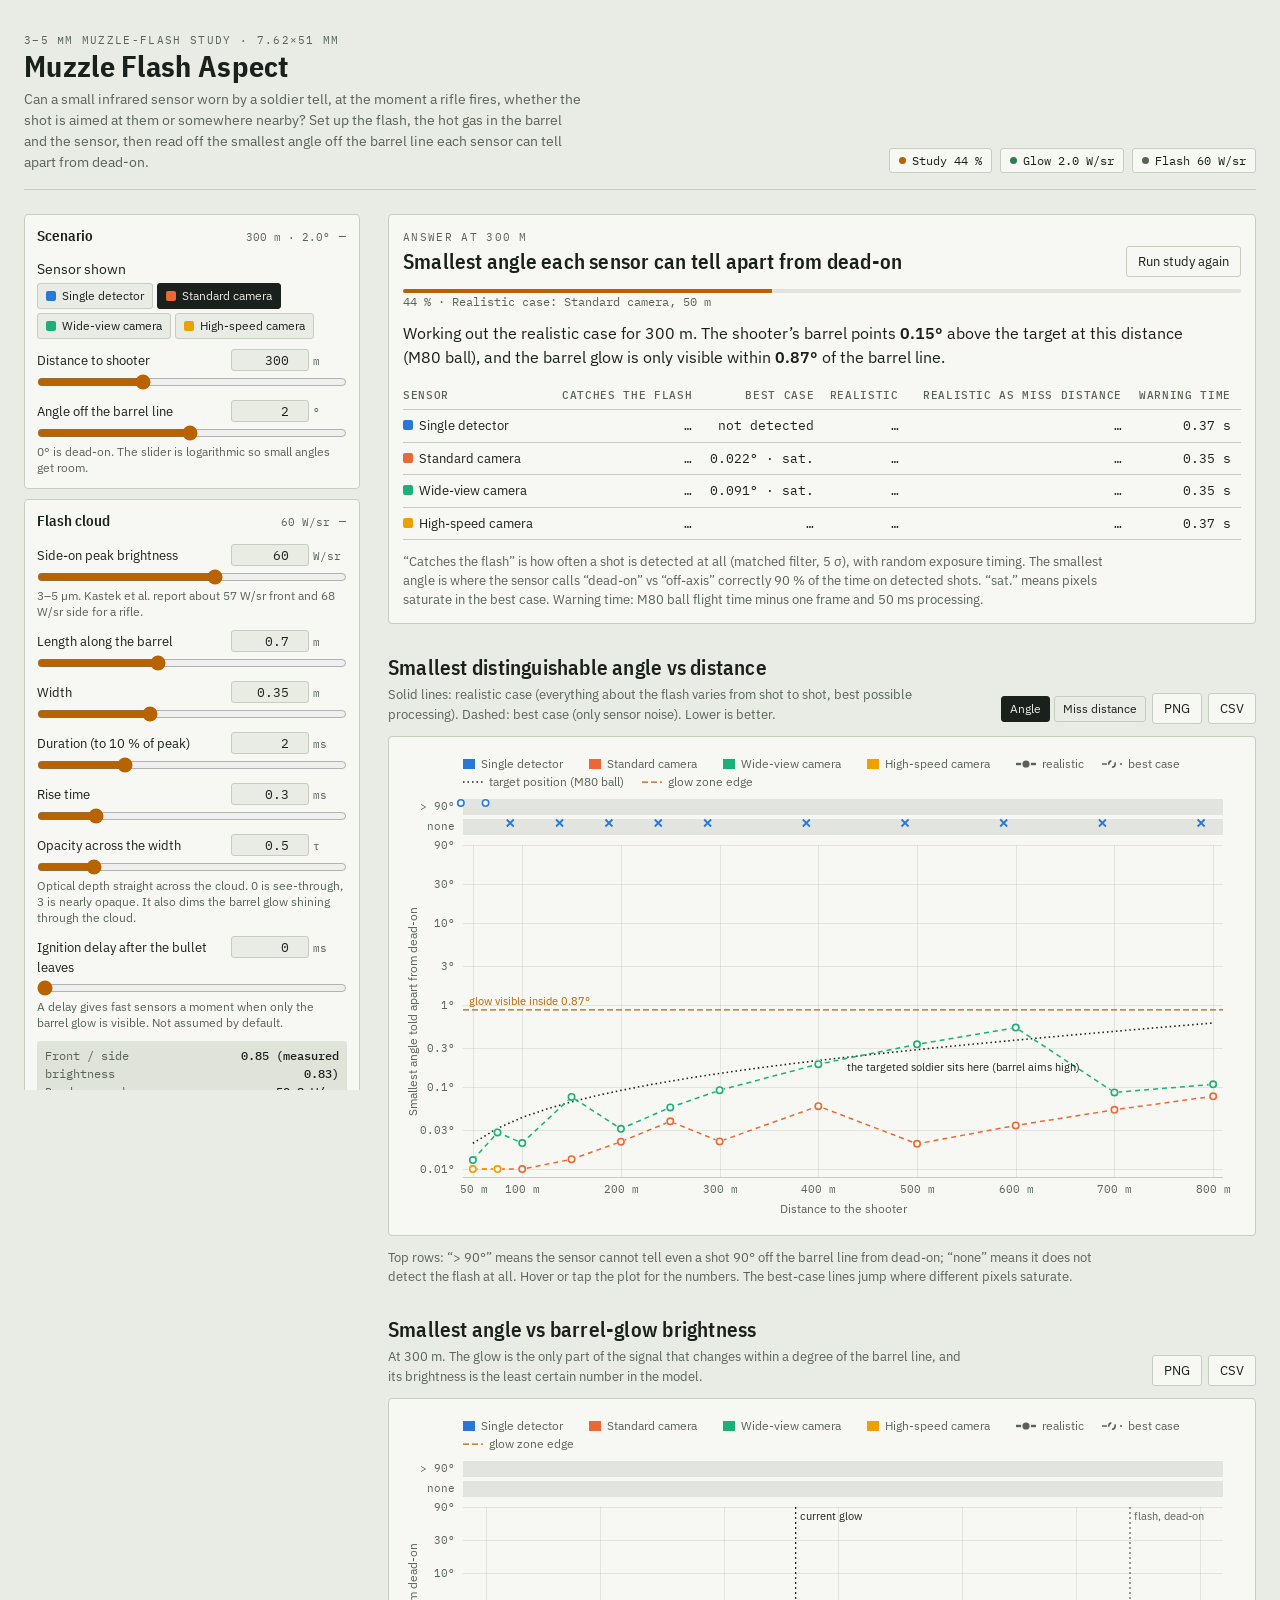
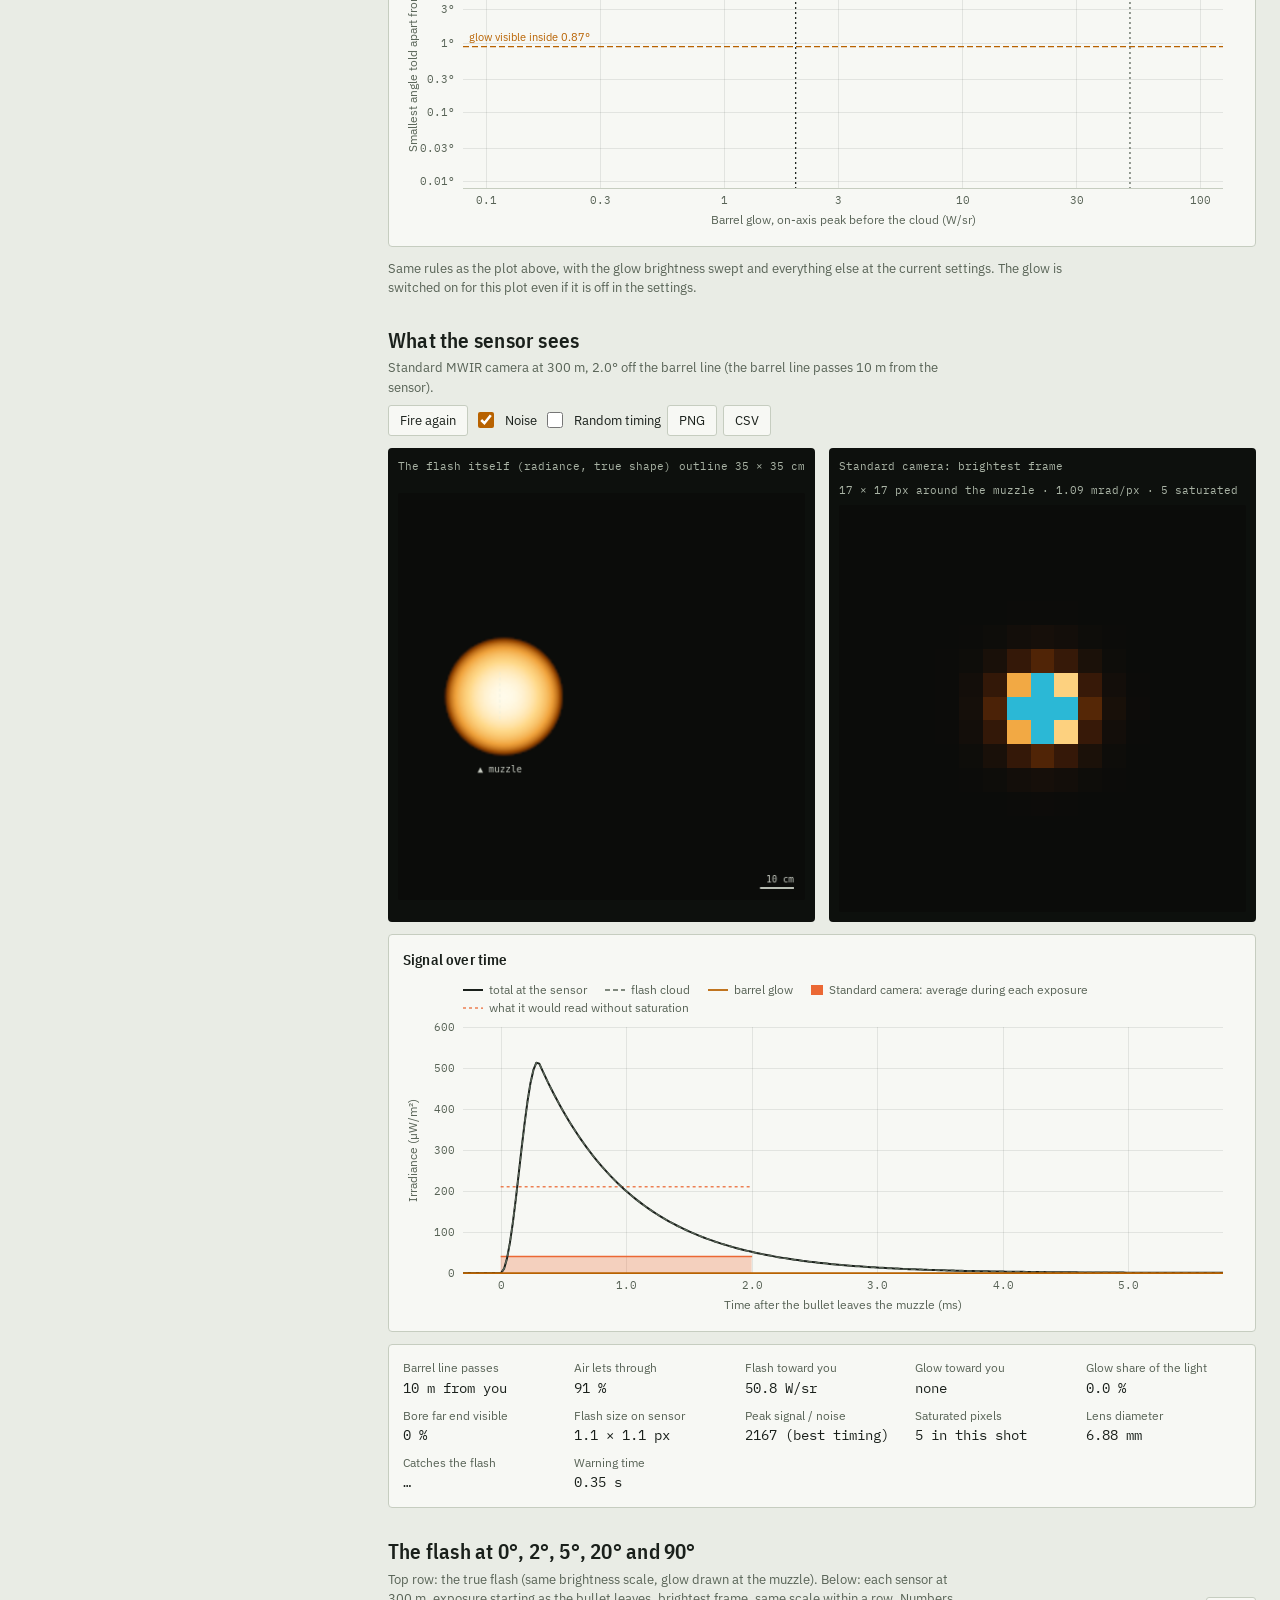
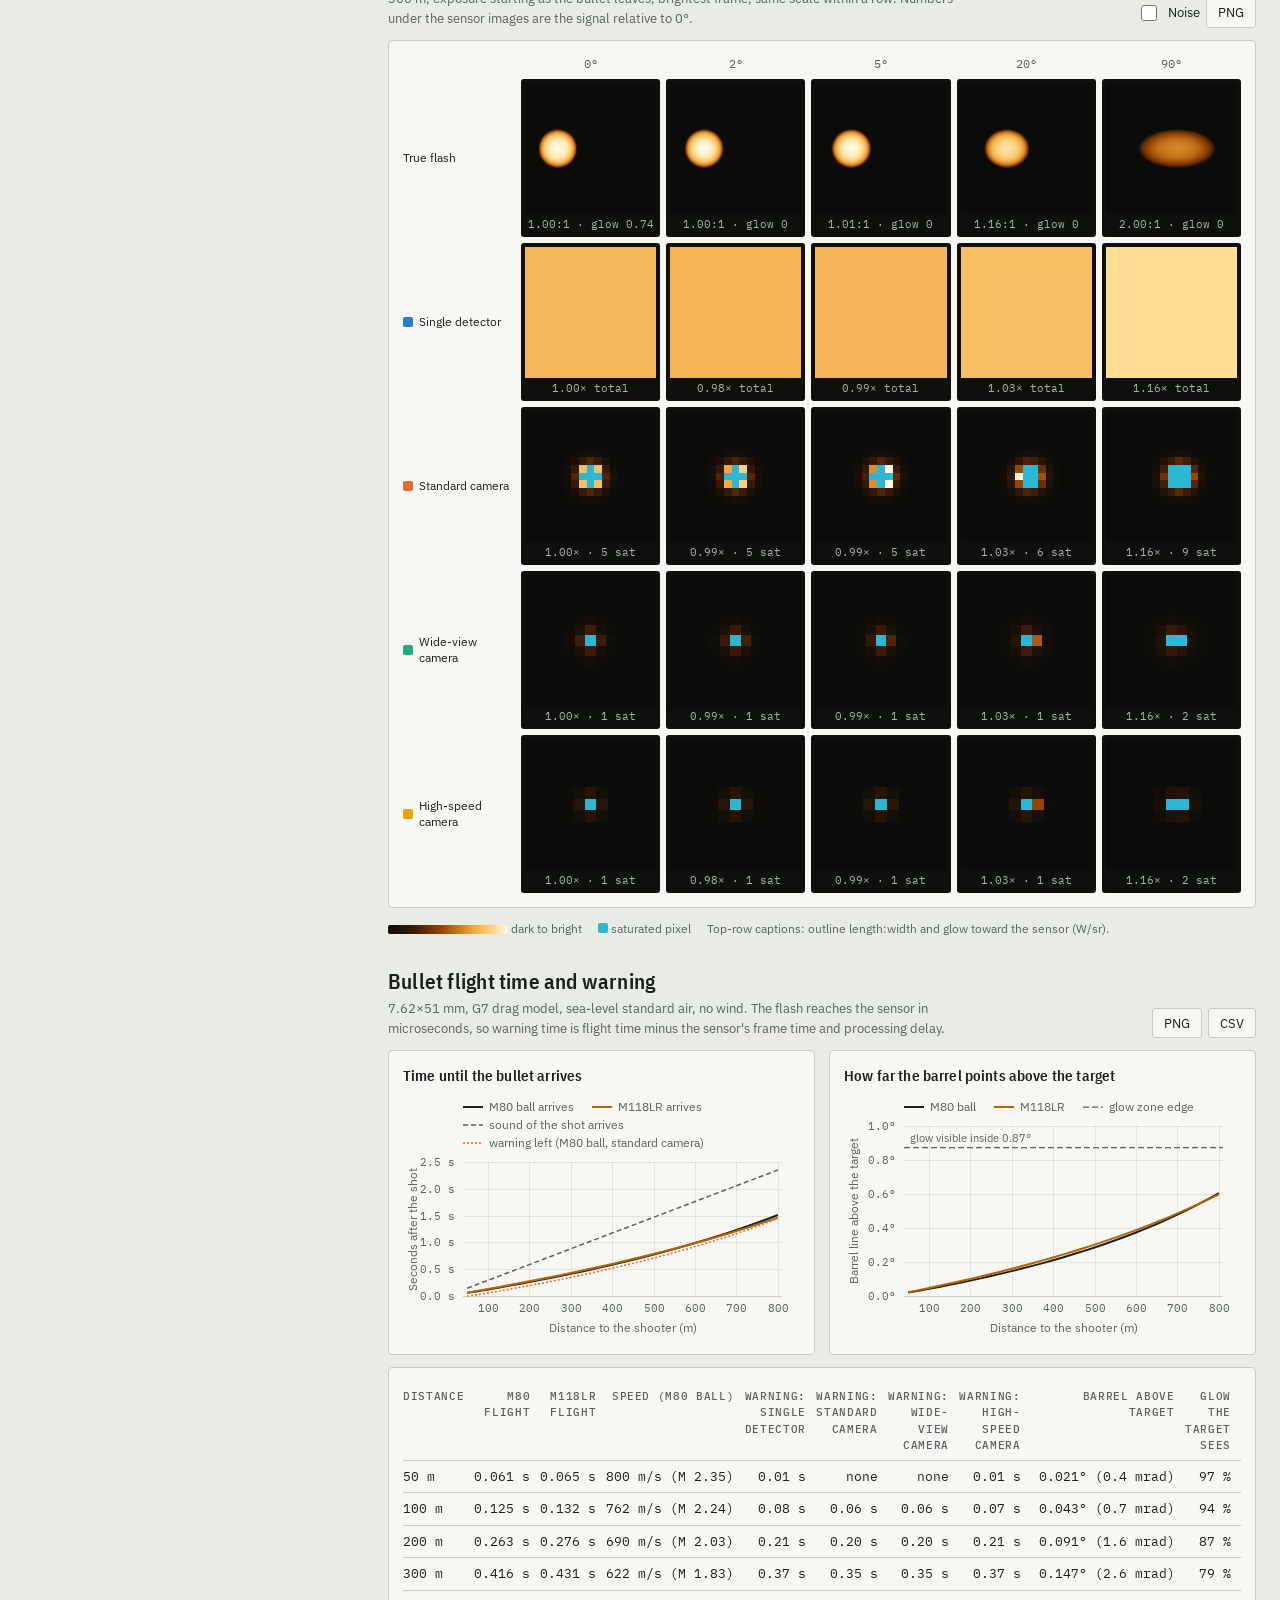
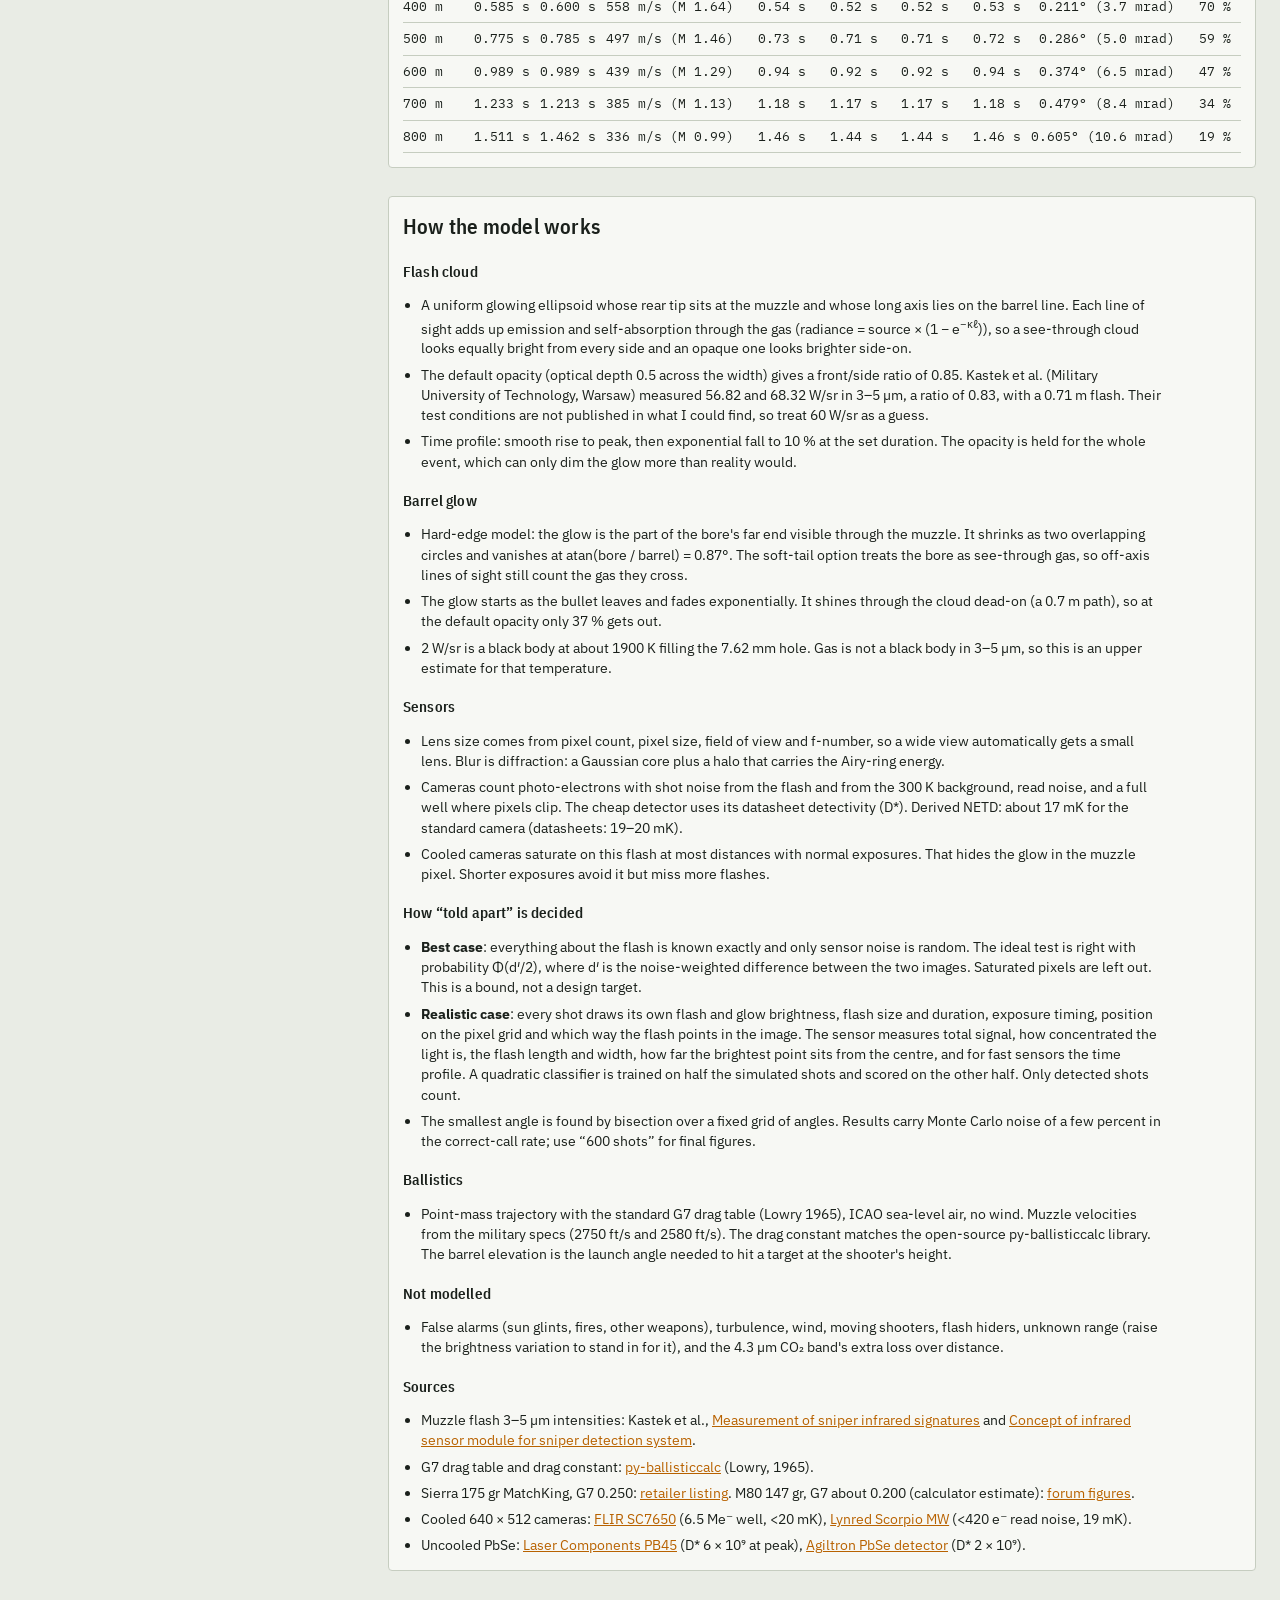
==== flash-sim/index.html @ 9031a37e "Add muzzle flash aspect simulator Browser sim asking whether a wearable 3-5 um sensor can tell, from" ====
<!doctype html>
<html lang="en">
<head>
<meta charset="utf-8">
<meta name="viewport" content="width=device-width, initial-scale=1, viewport-fit=cover">
</head>
<body>
<title>Muzzle Flash Aspect</title>
<meta name="claude:viewport-fit-sides" content="cover">
<link rel="preconnect" href="https://fonts.googleapis.com">
<link rel="preconnect" href="https://fonts.gstatic.com" crossorigin>
<link rel="stylesheet" href="https://fonts.googleapis.com/css2?family=IBM+Plex+Mono:wght@400;500&family=IBM+Plex+Sans+Condensed:wght@500;600;700&family=IBM+Plex+Sans:wght@400;500;600&display=swap">
<style>
/* Layout: range-test console. Settings rail on the left, the answer and its plots in the main column, the evidence (images, traces, ballistics) below. Same family as sim/. */
:root {
  --bg: #e9ece5;
  --surface: #f7f8f4;
  --surface-2: #dfe3d9;
  --ink: #1a201b;
  --muted: #586356;
  --line: #c6cdc0;
  --accent: #b86200;
  --accent-ink: #ffffff;
  --ok: #2e7d4f;
  --warn: #a8700f;
  --bad: #b3261e;
  --view-bg: #0d100d;
  --view-ink: #e6ebe1;
  --s1: #2a78d6;
  --s2: #eb6834;
  --s3: #1baf7a;
  --s4: #eda100;
  --sat: #2bb8d6;
  --font-display: "IBM Plex Sans Condensed", "Arial Narrow", system-ui, sans-serif;
  --font-body: "IBM Plex Sans", system-ui, -apple-system, "Segoe UI", sans-serif;
  --font-data: "IBM Plex Mono", ui-monospace, "SFMono-Regular", Menlo, monospace;
}
@media (prefers-color-scheme: dark) {
  :root:not([data-theme="light"]) {
    --bg: #111511; --surface: #191e19; --surface-2: #222922; --ink: #e1e7dc; --muted: #93a08f; --line: #2d362d;
    --accent: #f0a23b; --accent-ink: #1a1408; --ok: #5cc48a; --warn: #e3b04b; --bad: #ef6b5e;
    --view-bg: #080a08; --view-ink: #e6ebe1;
    --s1: #3987e5; --s2: #d95926; --s3: #199e70; --s4: #c98500; --sat: #3fc9e6;
    color-scheme: dark;
  }
}
:root[data-theme="dark"] {
  --bg: #111511; --surface: #191e19; --surface-2: #222922; --ink: #e1e7dc; --muted: #93a08f; --line: #2d362d;
  --accent: #f0a23b; --accent-ink: #1a1408; --ok: #5cc48a; --warn: #e3b04b; --bad: #ef6b5e;
  --view-bg: #080a08; --view-ink: #e6ebe1;
  --s1: #3987e5; --s2: #d95926; --s3: #199e70; --s4: #c98500; --sat: #3fc9e6;
  color-scheme: dark;
}
* { box-sizing: border-box; }
body {
  background: var(--bg); color: var(--ink); font-family: var(--font-body); font-size: 14px; line-height: 1.5;
  padding-left: max(16px, env(safe-area-inset-left, 0px)); padding-right: max(16px, env(safe-area-inset-right, 0px));
  padding-block: 0 56px;
}
.wrap { max-width: 1360px; margin: 0 auto; display: grid; gap: 24px; }
h1, h2, h3 { font-family: var(--font-display); text-wrap: balance; margin: 0; letter-spacing: 0.01em; }
h1 { font-size: 30px; font-weight: 700; line-height: 1.15; }
h2 { font-size: 21px; font-weight: 600; }
h3 { font-size: 15px; font-weight: 600; }
p { margin: 0; max-width: 72ch; }
a { color: var(--accent); }
.eyebrow { font-family: var(--font-data); font-size: 11px; letter-spacing: 0.12em; text-transform: uppercase; color: var(--muted); }
.mono, .num { font-family: var(--font-data); font-variant-numeric: tabular-nums; }
.muted { color: var(--muted); }
header.top { display: flex; flex-wrap: wrap; justify-content: space-between; align-items: end; gap: 12px 24px; padding-block: 24px 16px; border-bottom: 1px solid var(--line); }
header.top .lede { color: var(--muted); max-width: 70ch; margin-top: 6px; }
.status-strip { display: flex; gap: 8px; flex-wrap: wrap; }
.chip { display: inline-flex; align-items: center; gap: 6px; font-family: var(--font-data); font-size: 11.5px; padding: 3px 9px; border-radius: 3px; border: 1px solid var(--line); background: var(--surface); white-space: nowrap; }
.chip i { width: 7px; height: 7px; border-radius: 50%; background: var(--muted); display: inline-block; }
.chip.ok i { background: var(--ok); } .chip.warn i { background: var(--warn); } .chip.bad i { background: var(--bad); } .chip.run i { background: var(--accent); }

.layout { display: grid; grid-template-columns: minmax(290px, 340px) minmax(0, 1fr); gap: 24px; align-items: start; }
@media (max-width: 1020px) { .layout { grid-template-columns: minmax(0, 1fr); } }

/* settings rail */
.rail { display: grid; grid-template-columns: minmax(0, 1fr); gap: 10px; min-width: 0; position: sticky; top: calc(env(safe-area-inset-top, 0px) + 12px); max-height: calc(100vh - 24px); overflow-y: auto; padding-right: 4px; overscroll-behavior: contain; }
@media (max-width: 1020px) { .rail { position: static; max-height: none; overflow: visible; order: 2; } .main { order: 1; } }
details.group { min-width: 0; background: var(--surface); border: 1px solid var(--line); border-radius: 4px; }
details.group > summary { list-style: none; cursor: pointer; padding: 10px 12px; display: flex; justify-content: space-between; align-items: baseline; gap: 8px; font-family: var(--font-display); font-weight: 600; font-size: 14.5px; }
details.group > summary::-webkit-details-marker { display: none; }
details.group > summary::after { content: "+"; font-family: var(--font-data); color: var(--muted); }
details.group[open] > summary::after { content: "–"; }
details.group > summary .sub { font-family: var(--font-data); font-size: 11px; color: var(--muted); font-weight: 400; margin-left: auto; }
.group-body { padding: 2px 12px 12px; display: grid; gap: 10px; }
.ctl { display: grid; gap: 3px; }
.ctl-head { display: flex; justify-content: space-between; align-items: baseline; gap: 8px; }
.ctl label { font-size: 13px; }
.ctl .val { display: inline-flex; align-items: baseline; gap: 4px; }
.ctl input[type="number"] { width: 78px; font-family: var(--font-data); font-size: 12.5px; padding: 2px 4px; text-align: right; background: var(--bg); color: var(--ink); border: 1px solid var(--line); border-radius: 3px; }
.ctl .unit { font-family: var(--font-data); font-size: 11px; color: var(--muted); min-width: 34px; }
.ctl .hint { font-size: 11.5px; color: var(--muted); line-height: 1.4; }
input[type="range"] { width: 100%; accent-color: var(--accent); margin: 0; }
select, button { font: inherit; }
select { background: var(--bg); color: var(--ink); border: 1px solid var(--line); border-radius: 3px; padding: 3px 6px; font-size: 13px; width: 100%; min-width: 0; text-overflow: ellipsis; }
.toggle { display: flex; align-items: center; gap: 8px; font-size: 13px; }
.toggle input { accent-color: var(--accent); width: 16px; height: 16px; }
.derived { font-family: var(--font-data); font-size: 11.5px; color: var(--muted); display: grid; grid-template-columns: auto auto; gap: 1px 10px; padding: 6px 8px; background: var(--surface-2); border-radius: 3px; }
.derived b { color: var(--ink); font-weight: 500; text-align: right; }
.seg { display: flex; flex-wrap: wrap; gap: 4px; }
.seg button { border: 1px solid var(--line); background: var(--bg); color: var(--ink); padding: 3px 8px; border-radius: 3px; font-size: 12px; cursor: pointer; display: inline-flex; align-items: center; gap: 6px; }
.seg button[aria-pressed="true"] { background: var(--ink); color: var(--bg); border-color: var(--ink); }
.swatch { width: 10px; height: 10px; border-radius: 2px; display: inline-block; flex: none; }
.btn { border: 1px solid var(--line); background: var(--surface); color: var(--ink); padding: 5px 11px; border-radius: 3px; cursor: pointer; font-size: 12.5px; display: inline-flex; align-items: center; gap: 6px; }
.btn:hover { border-color: var(--muted); }
.btn.primary { background: var(--accent); border-color: var(--accent); color: var(--accent-ink); font-weight: 600; }
.btn[disabled] { opacity: 0.5; cursor: default; }
button:focus-visible, select:focus-visible, input:focus-visible, summary:focus-visible { outline: 2px solid var(--accent); outline-offset: 2px; }
.rail-actions { display: flex; gap: 8px; flex-wrap: wrap; }

/* main column */
.main { display: grid; gap: 28px; min-width: 0; }
section.panel { display: grid; gap: 12px; min-width: 0; }
.panel-head { display: flex; flex-wrap: wrap; justify-content: space-between; align-items: end; gap: 8px 16px; }
.panel-head p { color: var(--muted); font-size: 13px; margin-top: 2px; }
.tools { display: flex; gap: 6px; flex-wrap: wrap; align-items: center; }
.card { background: var(--surface); border: 1px solid var(--line); border-radius: 4px; padding: 14px; min-width: 0; }
.chart-box { position: relative; width: 100%; }
.chart-box canvas { display: block; width: 100%; }
.tip { position: absolute; pointer-events: none; background: var(--surface); border: 1px solid var(--line); border-radius: 3px; padding: 6px 8px; font-family: var(--font-data); font-size: 11.5px; line-height: 1.45; box-shadow: 0 2px 10px rgba(0,0,0,0.12); white-space: nowrap; z-index: 3; }
.tip .row { display: flex; gap: 8px; align-items: center; justify-content: space-between; }
.tip .swatch { width: 9px; height: 3px; border-radius: 1px; }
.note { font-size: 12.5px; color: var(--muted); max-width: 90ch; }

/* answer block */
.answer { display: grid; gap: 12px; }
.answer-lead { font-size: 15.5px; max-width: 80ch; }
.answer-lead strong { font-weight: 600; }
.progress { height: 4px; background: var(--surface-2); border-radius: 2px; overflow: hidden; }
.progress > i { display: block; height: 100%; width: 0; background: var(--accent); transition: width 0.2s; }
.progress-label { font-family: var(--font-data); font-size: 11.5px; color: var(--muted); }
.tbl-wrap { overflow-x: auto; }
table { border-collapse: collapse; width: 100%; font-size: 13px; }
th, td { text-align: left; padding: 6px 10px 6px 0; border-bottom: 1px solid var(--line); vertical-align: top; }
th { font-family: var(--font-data); font-size: 11px; letter-spacing: 0.06em; text-transform: uppercase; color: var(--muted); font-weight: 500; }
td.num, th.num { text-align: right; font-family: var(--font-data); font-variant-numeric: tabular-nums; }
td.num { white-space: nowrap; }
.pill { display: inline-block; font-family: var(--font-data); font-size: 11px; padding: 1px 6px; border-radius: 3px; border: 1px solid var(--line); white-space: nowrap; }
.pill.bad { color: var(--bad); border-color: currentColor; } .pill.ok { color: var(--ok); border-color: currentColor; } .pill.warn { color: var(--warn); border-color: currentColor; }

/* live view */
.live { display: grid; grid-template-columns: minmax(0, 1fr) minmax(0, 1fr); gap: 14px; }
@media (max-width: 760px) { .live { grid-template-columns: minmax(0, 1fr); } }
.viewer { background: var(--view-bg); border-radius: 4px; padding: 10px; display: grid; gap: 6px; color: var(--view-ink); min-width: 0; }
.viewer canvas { width: 100%; height: auto; aspect-ratio: 1 / 1; image-rendering: pixelated; display: block; border-radius: 2px; }
.viewer canvas.wide { aspect-ratio: 16 / 10; image-rendering: auto; }
.viewer .cap { font-family: var(--font-data); font-size: 11px; color: #a9b3a5; display: flex; justify-content: space-between; gap: 8px; flex-wrap: wrap; }
.readouts { display: grid; grid-template-columns: repeat(auto-fill, minmax(150px, 1fr)); gap: 8px 16px; }
.readout { display: grid; gap: 1px; }
.readout .k { font-size: 11.5px; color: var(--muted); }
.readout .v { font-family: var(--font-data); font-size: 14px; font-variant-numeric: tabular-nums; }

/* angle strip */
.strip-wrap { overflow-x: auto; }
.strip { display: grid; grid-template-columns: 112px repeat(5, minmax(84px, 1fr)); gap: 6px; min-width: 560px; align-items: center; }
.strip .hd { font-family: var(--font-data); font-size: 12px; text-align: center; color: var(--muted); }
.strip .rowlab { font-size: 12px; line-height: 1.3; display: flex; gap: 6px; align-items: center; }
.strip .cell { background: var(--view-bg); border-radius: 3px; padding: 4px; display: grid; gap: 3px; }
.strip .cell canvas { width: 100%; aspect-ratio: 1 / 1; image-rendering: pixelated; display: block; }
.strip .cell .c { font-family: var(--font-data); font-size: 10.5px; color: #a9b3a5; text-align: center; white-space: nowrap; overflow: hidden; text-overflow: ellipsis; }
.legend-row { display: flex; flex-wrap: wrap; gap: 6px 16px; font-size: 12px; color: var(--muted); align-items: center; }
.ramp { width: 120px; height: 9px; border-radius: 2px; display: inline-block; vertical-align: middle; }

.two { display: grid; grid-template-columns: minmax(0, 1fr) minmax(0, 1fr); gap: 14px; }
@media (max-width: 860px) { .two { grid-template-columns: minmax(0, 1fr); } }

.notes { display: grid; gap: 10px; font-size: 13.5px; }
.notes ul { margin: 0; padding-left: 18px; display: grid; gap: 6px; max-width: 95ch; }
.notes h3 { margin-top: 6px; }
.toast { position: fixed; left: 50%; bottom: calc(18px + env(safe-area-inset-bottom, 0px)); transform: translateX(-50%); background: var(--ink); color: var(--bg); padding: 8px 14px; border-radius: 4px; font-size: 13px; z-index: 20; }
@media (prefers-reduced-motion: reduce) { .progress > i { transition: none; } }
</style>

<div class="wrap">
  <header class="top">
    <div>
      <div class="eyebrow">3–5 µm muzzle-flash study · 7.62×51 mm</div>
      <h1>Muzzle Flash Aspect</h1>
      <p class="lede">Can a small infrared sensor worn by a soldier tell, at the moment a rifle fires, whether the shot is aimed at them or somewhere nearby? Set up the flash, the hot gas in the barrel and the sensor, then read off the smallest angle off the barrel line each sensor can tell apart from dead-on.</p>
    </div>
    <div class="status-strip" id="chips"></div>
  </header>

  <div class="layout">
    <aside class="rail" id="rail" aria-label="Settings"></aside>

    <main class="main">
      <section class="panel answer card" aria-labelledby="answer-h">
        <div class="panel-head">
          <div>
            <div class="eyebrow" id="answer-eyebrow">Answer at 300 m</div>
            <h2 id="answer-h">Smallest angle each sensor can tell apart from dead-on</h2>
          </div>
          <div class="tools"><button class="btn" id="run-btn" type="button">Run study again</button></div>
        </div>
        <div>
          <div class="progress" aria-hidden="true"><i id="prog-bar"></i></div>
          <div class="progress-label" id="prog-label" role="status">Starting…</div>
        </div>
        <p class="answer-lead" id="answer-lead"></p>
        <div class="tbl-wrap"><table id="answer-table"></table></div>
        <p class="note" id="answer-note"></p>
      </section>

      <section class="panel" aria-labelledby="main-h">
        <div class="panel-head">
          <div>
            <h2 id="main-h">Smallest distinguishable angle vs distance</h2>
            <p>Solid lines: realistic case (everything about the flash varies from shot to shot, best possible processing). Dashed: best case (only sensor noise). Lower is better.</p>
          </div>
          <div class="tools">
            <div class="seg" role="group" aria-label="Plot units">
              <button type="button" id="mode-angle" aria-pressed="true">Angle</button>
              <button type="button" id="mode-miss" aria-pressed="false">Miss distance</button>
            </div>
            <button class="btn" type="button" id="exp-main-png">PNG</button>
            <button class="btn" type="button" id="exp-main-csv">CSV</button>
          </div>
        </div>
        <div class="card"><div class="chart-box" id="chart-main"></div></div>
        <p class="note">Top rows: “&gt; 90°” means the sensor cannot tell even a shot 90° off the barrel line from dead-on; “none” means it does not detect the flash at all. Hover or tap the plot for the numbers. The best-case lines jump where different pixels saturate.</p>
      </section>

      <section class="panel" aria-labelledby="sweep-h">
        <div class="panel-head">
          <div>
            <h2 id="sweep-h">Smallest angle vs barrel-glow brightness</h2>
            <p id="sweep-sub">At 300 m. The glow is the only part of the signal that changes within a degree of the barrel line, and its brightness is the least certain number in the model.</p>
          </div>
          <div class="tools">
            <button class="btn" type="button" id="exp-sweep-png">PNG</button>
            <button class="btn" type="button" id="exp-sweep-csv">CSV</button>
          </div>
        </div>
        <div class="card"><div class="chart-box" id="chart-sweep"></div></div>
        <p class="note">Same rules as the plot above, with the glow brightness swept and everything else at the current settings. The glow is switched on for this plot even if it is off in the settings.</p>
      </section>

      <section class="panel" aria-labelledby="live-h">
        <div class="panel-head">
          <div>
            <h2 id="live-h">What the sensor sees</h2>
            <p id="live-sub">One shot at the distance and angle set in the Scenario group.</p>
          </div>
          <div class="tools">
            <button class="btn" type="button" id="fire-btn">Fire again</button>
            <label class="toggle"><input type="checkbox" id="live-noise" checked> Noise</label>
            <label class="toggle"><input type="checkbox" id="live-random" > Random timing</label>
            <button class="btn" type="button" id="exp-live-png">PNG</button>
            <button class="btn" type="button" id="exp-live-csv">CSV</button>
          </div>
        </div>
        <div class="live">
          <div class="viewer">
            <div class="cap"><span>The flash itself (radiance, true shape)</span><span id="true-cap"></span></div>
            <canvas id="true-canvas" width="440" height="440" style="image-rendering:auto"></canvas>
          </div>
          <div class="viewer">
            <div class="cap"><span id="sens-title">Sensor image</span><span id="sens-cap"></span></div>
            <canvas id="sens-canvas" width="320" height="320"></canvas>
          </div>
        </div>
        <div class="card">
          <h3 style="margin-bottom:6px">Signal over time</h3>
          <div class="chart-box" id="chart-time"></div>
        </div>
        <div class="readouts card" id="readouts"></div>
      </section>

      <section class="panel" aria-labelledby="strip-h">
        <div class="panel-head">
          <div>
            <h2 id="strip-h">The flash at 0°, 2°, 5°, 20° and 90°</h2>
            <p id="strip-sub">Top row: the true flash. Below: each sensor at the scenario distance, exposure starting as the bullet leaves.</p>
          </div>
          <div class="tools">
            <label class="toggle"><input type="checkbox" id="strip-noise"> Noise</label>
            <button class="btn" type="button" id="exp-strip-png">PNG</button>
          </div>
        </div>
        <div class="card strip-wrap"><div class="strip" id="strip"></div></div>
        <div class="legend-row" id="strip-legend"></div>
      </section>

      <section class="panel" aria-labelledby="bal-h">
        <div class="panel-head">
          <div>
            <h2 id="bal-h">Bullet flight time and warning</h2>
            <p>7.62×51 mm, G7 drag model, sea-level standard air, no wind. The flash reaches the sensor in microseconds, so warning time is flight time minus the sensor's frame time and processing delay.</p>
          </div>
          <div class="tools">
            <button class="btn" type="button" id="exp-bal-png">PNG</button>
            <button class="btn" type="button" id="exp-bal-csv">CSV</button>
          </div>
        </div>
        <div class="two">
          <div class="card"><h3 style="margin-bottom:6px">Time until the bullet arrives</h3><div class="chart-box" id="chart-tof"></div></div>
          <div class="card"><h3 style="margin-bottom:6px">How far the barrel points above the target</h3><div class="chart-box" id="chart-se"></div></div>
        </div>
        <div class="card tbl-wrap"><table id="bal-table"></table></div>
      </section>

      <section class="panel notes card" aria-labelledby="notes-h" id="notes"></section>
    </main>
  </div>
</div>
<div class="toast" id="toast" hidden></div>
<script id="core-src">/*
 * Muzzle Flash Aspect: physics core.
 * Pure functions, no DOM. Runs in the browser (window.FlashCore) and in Node (module.exports).
 * SI units internally: metres, seconds, radians, watts. Angles in the public API are degrees where named *Deg.
 */
(function (root) {
  'use strict';

  // ------------------------------------------------------------------ constants
  const PHYS = { h: 6.62607015e-34, c: 2.99792458e8, kB: 1.380649e-23 };
  const BAND = [3e-6, 5e-6];          // sensor band, m
  const LAMBDA_EFF = 4.3e-6;          // effective flash wavelength: photon energy and diffraction blur
  const E_PHOT = PHYS.h * PHYS.c / LAMBDA_EFF;
  const DEG = Math.PI / 180;
  const RHO_STD = 1.2250;             // ICAO sea-level air density, kg/m^3
  const SOUND_STD = 340.29;           // ICAO sea-level speed of sound, m/s
  const G = 9.80665;
  const LB_IN2_TO_KG_M2 = 703.0696;   // 1 lb/in^2 in kg/m^2 (ballistic coefficient units)

  // ------------------------------------------------------------------ maths helpers
  // erf, Abramowitz & Stegun 7.1.26 (|error| < 1.5e-7)
  function erf(x) {
    const s = x < 0 ? -1 : 1;
    const ax = Math.abs(x);
    const t = 1 / (1 + 0.3275911 * ax);
    const y = 1 - ((((1.061405429 * t - 1.453152027) * t + 1.421413741) * t - 0.284496736) * t + 0.254829592) * t * Math.exp(-ax * ax);
    return s * y;
  }
  function normCdf(x) { return 0.5 * (1 + erf(x / Math.SQRT2)); }
  // Inverse normal CDF (Acklam), relative error < 1.2e-9
  function normInv(p) {
    if (p <= 0) return -Infinity;
    if (p >= 1) return Infinity;
    const a = [-3.969683028665376e+01, 2.209460984245205e+02, -2.759285104469687e+02, 1.383577518672690e+02, -3.066479806614716e+01, 2.506628277459239e+00];
    const b = [-5.447609879822406e+01, 1.615858368580409e+02, -1.556989798598866e+02, 6.680131188771972e+01, -1.328068155288572e+01];
    const c = [-7.784894002430293e-03, -3.223964580411365e-01, -2.400758277161838e+00, -2.549732539343734e+00, 4.374664141464968e+00, 2.938163982698783e+00];
    const d = [7.784695709041462e-03, 3.224671290700398e-01, 2.445134137142996e+00, 3.754408661907416e+00];
    const pl = 0.02425;
    let q, r;
    if (p < pl) {
      q = Math.sqrt(-2 * Math.log(p));
      return (((((c[0] * q + c[1]) * q + c[2]) * q + c[3]) * q + c[4]) * q + c[5]) / ((((d[0] * q + d[1]) * q + d[2]) * q + d[3]) * q + 1);
    }
    if (p > 1 - pl) {
      q = Math.sqrt(-2 * Math.log(1 - p));
      return -(((((c[0] * q + c[1]) * q + c[2]) * q + c[3]) * q + c[4]) * q + c[5]) / ((((d[0] * q + d[1]) * q + d[2]) * q + d[3]) * q + 1);
    }
    q = p - 0.5; r = q * q;
    return (((((a[0] * r + a[1]) * r + a[2]) * r + a[3]) * r + a[4]) * r + a[5]) * q / (((((b[0] * r + b[1]) * r + b[2]) * r + b[3]) * r + b[4]) * r + 1);
  }
  // Seeded PRNG (mulberry32) with Gaussian draws (Box-Muller)
  function makeRng(seed) {
    let a = seed >>> 0;
    let spare = null;
    function u() {
      a = (a + 0x6D2B79F5) | 0;
      let t = Math.imul(a ^ (a >>> 15), 1 | a);
      t = (t + Math.imul(t ^ (t >>> 7), 61 | t)) ^ t;
      return ((t ^ (t >>> 14)) >>> 0) / 4294967296;
    }
    function n() {
      if (spare !== null) { const s = spare; spare = null; return s; }
      let u1 = u();
      while (u1 <= 1e-300) u1 = u();
      const u2 = u();
      const r = Math.sqrt(-2 * Math.log(u1));
      spare = r * Math.sin(2 * Math.PI * u2);
      return r * Math.cos(2 * Math.PI * u2);
    }
    return { u, n };
  }
  function hashSeed() {
    let h = 2166136261 >>> 0;
    for (let i = 0; i < arguments.length; i++) {
      let v = Math.floor(arguments[i] * 1000003) | 0;
      for (let k = 0; k < 4; k++) { h ^= (v & 0xff); h = Math.imul(h, 16777619) >>> 0; v >>>= 8; }
    }
    return h >>> 0;
  }
  function simpson(f, a, b, n) {
    if (n % 2) n++;
    const h = (b - a) / n;
    let s = f(a) + f(b);
    for (let i = 1; i < n; i++) s += f(a + i * h) * (i % 2 ? 4 : 2);
    return s * h / 3;
  }
  function logSumExp(arr, n) {
    let m = -Infinity;
    for (let i = 0; i < n; i++) if (arr[i] > m) m = arr[i];
    if (m === -Infinity) return -Infinity;
    let s = 0;
    for (let i = 0; i < n; i++) s += Math.exp(arr[i] - m);
    return m + Math.log(s);
  }

  // ------------------------------------------------------------------ black-body helpers
  const C2 = PHYS.h * PHYS.c / PHYS.kB;
  // Photon radiance in band, photons s^-1 m^-2 sr^-1
  function planckPhotonRadiance(T, l1, l2) {
    l1 = l1 || BAND[0]; l2 = l2 || BAND[1];
    if (!(T > 0)) return 0;
    return simpson(l => 2 * PHYS.c / Math.pow(l, 4) / Math.expm1(C2 / (l * T)), l1, l2, 400);
  }
  // Band radiance, W m^-2 sr^-1
  function planckBandRadiance(T, l1, l2) {
    l1 = l1 || BAND[0]; l2 = l2 || BAND[1];
    if (!(T > 0)) return 0;
    return simpson(l => 2 * PHYS.h * PHYS.c * PHYS.c / Math.pow(l, 5) / Math.expm1(C2 / (l * T)), l1, l2, 400);
  }
  // Black-body temperature that gives radiance L (W m^-2 sr^-1) in band (bisection)
  function bandRadianceToTemperature(L) {
    if (!(L > 0)) return 0;
    let lo = 200, hi = 6000;
    for (let i = 0; i < 60; i++) {
      const mid = 0.5 * (lo + hi);
      if (planckBandRadiance(mid) < L) lo = mid; else hi = mid;
    }
    return 0.5 * (lo + hi);
  }

  // ------------------------------------------------------------------ defaults
  const DEFAULTS = {
    flash: {
      length: 0.7,        // m, along the barrel line
      width: 0.35,        // m
      peakSide: 60,       // W/sr, side-on peak radiant intensity, 3-5 um
      duration: 2.0e-3,   // s, onset to 10 % of peak
      rise: 0.3e-3,       // s, onset to peak
      opacity: 0.5,       // optical depth straight across the cloud's width
      onset: 0            // s, delay of cloud ignition after the bullet leaves
    },
    glow: {
      on: true,
      peak: 2.0,          // W/sr, on-axis peak before passing through the cloud
      decay: 1.0e-3,      // s, exponential fade time
      model: 'edge',      // 'edge' = seen only while the far end of the bore is visible; 'column' = see-through gas column
      bore: 7.62e-3,      // m
      barrel: 0.5         // m
    },
    suppressor: { on: false, flashFactor: 10, glowMode: 'unchanged' }, // glowMode: unchanged | dimmed | hidden
    atmosphere: { beta: 0.3, sceneT: 300 },  // beta: extinction per km (Beer-Lambert); scene temperature K
    study: { flashVar: 0.30, glowVar: 0.15, shapeVar: 0.15, timeVar: 0.15, detSNR: 5, pc: 0.90, latency: 0.05, ammo: 'M80', quality: 'normal', sweepRange: 300 }
  };

  // Sensor presets. All optics are derived from pixel count, pitch, field of view and f-number,
  // so a wide view automatically gets a small lens.
  const SENSORS = [
    {
      id: 'single', name: 'Single detector', short: 'Single detector',
      desc: 'One uncooled PbSe-type element, 2 × 2 mm, 3–5 µm filter. No image.',
      nx: 1, ny: 1, pitch: 2e-3, fov: 60, fnum: 1.0, tau: 0.8,
      frameRate: 10000, tint: 1.0e-4, qe: 0.5, well: Infinity, read: 0, dark: 0, dstar: 2e9
    },
    {
      id: 'std', name: 'Standard MWIR camera', short: 'Standard camera',
      desc: 'Cooled 640 × 512 camera, 15 µm pixels, 60 frames/s, 40° view.',
      nx: 640, ny: 512, pitch: 15e-6, fov: 40, fnum: 2.0, tau: 0.85,
      frameRate: 60, tint: 2.0e-3, qe: 0.8, well: 6.5e6, read: 400, dark: 0, dstar: 0
    },
    {
      id: 'wide', name: 'Standard MWIR camera, wide view', short: 'Wide-view camera',
      desc: 'Same camera with a 120° lens. Covers more sky with coarser pixels and a smaller lens.',
      nx: 640, ny: 512, pitch: 15e-6, fov: 120, fnum: 2.0, tau: 0.85,
      frameRate: 60, tint: 2.0e-3, qe: 0.8, well: 6.5e6, read: 400, dark: 0, dstar: 0
    },
    {
      id: 'fast', name: 'High-speed MWIR camera (best case)', short: 'High-speed camera',
      desc: 'Cooled lab camera, 320 × 256 window of a 25 µm array at 2000 frames/s. Not wearable.',
      nx: 320, ny: 256, pitch: 25e-6, fov: 40, fnum: 2.0, tau: 0.85,
      frameRate: 2000, tint: 0.45e-3, qe: 0.8, well: 1.1e7, read: 500, dark: 0, dstar: 0
    }
  ];

  function clone(o) { return JSON.parse(JSON.stringify(o, (k, v) => (v === Infinity ? 'Infinity' : v)), (k, v) => (v === 'Infinity' ? Infinity : v)); }
  function defaultParams() {
    return { flash: clone(DEFAULTS.flash), glow: clone(DEFAULTS.glow), suppressor: clone(DEFAULTS.suppressor), atmosphere: clone(DEFAULTS.atmosphere), study: clone(DEFAULTS.study) };
  }
  function defaultSensors() { return SENSORS.map(clone); }

  // ------------------------------------------------------------------ flash cloud (ellipsoid)
  // Homogeneous ellipsoid, semi-axes a (along barrel) and b, rear tip at the muzzle.
  // Absorption coefficient kappa = opacity / width. Emission coefficient j (W m^-3 sr^-1).
  // Radiance of a line of sight with chord l: L = (j/kappa) (1 - exp(-kappa l)).
  // Seen at angle theta from the barrel axis the projected outline is an ellipse with semi-axes ap, b,
  // and the chord through the projected point at normalised elliptical radius r is lc sqrt(1 - r^2).
  function plumeGeom(fl, th) {
    const a = fl.length / 2, b = fl.width / 2;
    const s = Math.sin(th), c = Math.cos(th);
    const ap = Math.sqrt(a * a * s * s + b * b * c * c);
    return { a, b, ap, lc: 2 * a * b / ap, uc: a * s, kappa: fl.opacity / fl.width };
  }
  // H(tau) = F(tau)/tau with F(tau) = 1/2 - (1 - e^-tau (1 + tau))/tau^2.  H(0) = 1/3.
  function Hfun(t) {
    if (t < 0.02) return 1 / 3 - t / 8 + t * t / 30 - t * t * t / 144 + t * t * t * t / 840;
    return 0.5 / t - (1 - Math.exp(-t) * (1 + t)) / (t * t * t);
  }
  // phi(x) = (1 - e^-x)/x
  function phiFun(x) { return x < 1e-6 ? 1 - x / 2 : -Math.expm1(-x) / x; }
  function flashScale(p) { return p.suppressor && p.suppressor.on ? 1 / Math.max(1, p.suppressor.flashFactor) : 1; }
  // Emission coefficient set so that the side-on peak equals peakSide.
  function plumeEmission(p) {
    const fl = p.flash, a = fl.length / 2, b = fl.width / 2;
    const kappa = fl.opacity / fl.width;
    return fl.peakSide * flashScale(p) / (4 * Math.PI * a * b * b * Hfun(kappa * fl.width));
  }
  // Peak radiant intensity of the cloud seen at angle th (W/sr): I = j 4 pi a b^2 H(kappa lc)
  function plumeIntensity(p, th) {
    const g = plumeGeom(p.flash, th);
    return plumeEmission(p) * 4 * Math.PI * g.a * g.b * g.b * Hfun(g.kappa * g.lc);
  }
  // Radiance at a projected point (u along the projected barrel, v across), metres from the muzzle
  function plumeRadiance(p, th, u, v, geom) {
    const g = geom || plumeGeom(p.flash, th);
    const du = (u - g.uc) / g.ap, dv = v / g.b;
    const r2 = du * du + dv * dv;
    if (r2 >= 1) return 0;
    const l = g.lc * Math.sqrt(1 - r2);
    return plumeEmission(p) * l * phiFun(g.kappa * l);
  }
  // Path length inside the cloud for light leaving the muzzle (rear tip) towards the sensor
  function glowCloudPath(fl, th) {
    const a = fl.length / 2, b = fl.width / 2;
    const c = Math.cos(th), s = Math.sin(th);
    if (c <= 0) return 0;
    return 2 * c / a / (c * c / (a * a) + s * s / (b * b));
  }

  // ------------------------------------------------------------------ barrel glow
  // Visible fraction of the bore's hot gas seen down the barrel at angle th.
  // 'edge':   fraction of the bore's far end visible through the muzzle (overlap of two circles).
  // 'column': see-through gas: each line of sight counts its path length inside the bore, up to the full barrel.
  // Both multiplied by cos(th) for the projected muzzle area.
  function boreFraction(gl, th) {
    if (th <= 0) return 1;
    const r = gl.bore / 2, s = gl.barrel * Math.tan(th), c = Math.cos(th);
    if (gl.model !== 'column') {
      if (s >= 2 * r) return 0;
      const x = s / (2 * r);
      return (2 / Math.PI) * (Math.acos(x) - x * Math.sqrt(1 - x * x)) * c;
    }
    // integrate over chords across the muzzle: y = r sin(f), chord length 2w, w = r cos(f)
    const N = 400;
    let acc = 0;
    for (let i = 0; i < N; i++) {
      const f = -Math.PI / 2 + (i + 0.5) * Math.PI / N;
      const w = r * Math.cos(f);
      const len = 2 * w;
      const inner = len <= s ? len * len / (2 * s) : len - s / 2;
      acc += inner * r * Math.cos(f) * (Math.PI / N);
    }
    return Math.min(1, acc / (Math.PI * r * r)) * c;
  }
  function glowCutoffDeg(gl) { return Math.atan(gl.bore / gl.barrel) / DEG; }
  function glowSuppressorScale(p) {
    if (!p.suppressor || !p.suppressor.on) return 1;
    if (p.suppressor.glowMode === 'hidden') return 0;
    if (p.suppressor.glowMode === 'dimmed') return 1 / Math.max(1, p.suppressor.flashFactor);
    return 1;
  }
  function glowCloudTransmission(p, th) {
    const g = plumeGeom(p.flash, th);
    return Math.exp(-g.kappa * glowCloudPath(p.flash, th));
  }
  // Peak glow intensity reaching the sensor direction (after the cloud), W/sr
  function glowIntensity(p, th) {
    if (!p.glow.on) return 0;
    return p.glow.peak * boreFraction(p.glow, th) * glowSuppressorScale(p) * glowCloudTransmission(p, th);
  }
  // Equivalent black-body temperature of the glow (radiance = peak / bore area)
  function glowEquivalentTemperature(gl) {
    const A = Math.PI * gl.bore * gl.bore / 4;
    return bandRadianceToTemperature(gl.peak / A);
  }

  // ------------------------------------------------------------------ time profiles
  // Cloud: sin^2 rise over 'rise', then exponential fall reaching 10 % of peak at 'duration' after onset.
  function plumePulse(fl, scale) {
    scale = scale || 1;
    const t0 = fl.onset || 0;
    const tr = Math.max(1e-6, fl.rise * scale);
    const D = Math.max(fl.duration * scale, tr * 1.05);
    const td = (D - tr) / Math.LN10;
    function g(t) {
      const s = t - t0;
      if (s <= 0) return 0;
      if (s < tr) { const q = Math.sin(Math.PI * s / (2 * tr)); return q * q; }
      return Math.exp(-(s - tr) / td);
    }
    function Gc(t) {
      const s = t - t0;
      if (s <= 0) return 0;
      if (s < tr) return s / 2 - tr / (2 * Math.PI) * Math.sin(Math.PI * s / tr);
      return tr / 2 + td * (1 - Math.exp(-(s - tr) / td));
    }
    return { g, G: Gc, tEnd: t0 + tr + td * Math.log(100), energy: tr / 2 + td, t0, tr, td };
  }
  // Glow: visible from the moment the bullet leaves (t = 0), exponential fade.
  function glowPulse(gl, scale) {
    const tau = Math.max(1e-6, gl.decay * (scale || 1));
    return {
      g: t => (t < 0 ? 0 : Math.exp(-t / tau)),
      G: t => (t <= 0 ? 0 : tau * (1 - Math.exp(-t / tau))),
      tEnd: tau * Math.log(100), energy: tau, tau
    };
  }
  function atmTransmission(p, R) { return Math.exp(-(p.atmosphere.beta || 0) * R / 1000); }

  // ------------------------------------------------------------------ sensor radiometry
  // PSF: diffraction from a circular aperture, fitted as 84 % core Gaussian (sigma 0.42 lambda/D, matches the
  // Airy core) plus 16 % halo Gaussian (sigma 2.0 lambda/D, carries the ring energy). Encircled energy within
  // 1.22 and 2.23 lambda/D: 0.85 and 0.91 (Airy: 0.84 and 0.91).
  const PSF_CORE_W = 0.84, PSF_CORE_K = 0.42, PSF_HALO_K = 2.0;
  function sensorDerived(s, atm) {
    const ifov = s.fov * DEG / s.nx;                  // rad per pixel (equal-angle lens mapping)
    const f = s.pitch / ifov;
    const D = f / s.fnum;
    const Aap = Math.PI * D * D / 4;
    const Apix = s.pitch * s.pitch;
    const sigPsf = PSF_CORE_K * LAMBDA_EFF / D;
    const sigHalo = PSF_HALO_K * LAMBDA_EFF / D;
    const Tf = 1 / s.frameRate;
    const tint = Math.min(s.tint, Tf);
    const T = (atm && atm.sceneT) || 300;
    const Lq = planckPhotonRadiance(T);
    const geomFactor = Math.PI / (4 * s.fnum * s.fnum + 1);
    const bgRate = s.qe * geomFactor * Lq * Apix;     // electrons/s/pixel from a black-body scene and optics at T
    const Nbg = bgRate * tint;
    const df = 1 / (2 * tint);
    const nep = s.dstar > 0 ? Math.sqrt(Apix * 1e4 * df) / s.dstar : 0;  // noise power in the sample bandwidth, W
    const sigDet = nep / E_PHOT * s.qe * tint;        // detector noise expressed in electrons
    const varBase = Nbg + (s.dark || 0) * tint + s.read * s.read + sigDet * sigDet;
    const dLq = (planckPhotonRadiance(T + 0.5) - planckPhotonRadiance(T - 0.5));
    const dN = s.qe * geomFactor * dLq * Apix * tint;
    const netd = Math.sqrt(varBase) / dN;
    return {
      ifov, f, D, Aap, Apix, sigPsf, sigHalo, sigPsfPx: sigPsf / ifov,
      haloPx: Math.sqrt(Math.max(0, sigHalo * sigHalo - sigPsf * sigPsf)) / ifov,
      Tf, tint, bgRate, Nbg, bgMean: Nbg + (s.dark || 0) * tint, varBase, sigma: Math.sqrt(varBase), nep, netd,
      wellFill: isFinite(s.well) ? Nbg / s.well : 0, tintClamped: s.tint > Tf
    };
  }
  // Electrons per (W/sr of source) per (second of the normalised time profile) at range R
  function electronsPerJoulePerSr(p, s, sd, R) {
    return sd.Aap * s.tau * s.qe / E_PHOT / (R * R) * atmTransmission(p, R);
  }

  // ------------------------------------------------------------------ image formation
  // Point samples of the cloud's projected radiance on a polar grid in normalised elliptical coordinates.
  // The grid deforms smoothly with viewing angle and size, so two renders differ only through the physics.
  // Weights sum to 1; the absolute level comes from the analytic intensity.
  const _sampleCache = new Map();
  function plumeSamples(fl, th, nr, nps, noCache) {
    const key = noCache ? null : [fl.length, fl.width, fl.opacity, th.toFixed(12), nr, nps].join('|');
    if (key) { const hit = _sampleCache.get(key); if (hit) return hit; }
    const g = plumeGeom(fl, th);
    const n = nr * nps;
    const u = new Float64Array(n), v = new Float64Array(n), w = new Float64Array(n);
    let tot = 0, k = 0;
    for (let i = 0; i < nr; i++) {
      const rho = (i + 0.5) / nr;
      const l = g.lc * Math.sqrt(1 - rho * rho);
      const wr = l * phiFun(g.kappa * l) * rho;          // radiance x ring area element
      for (let m = 0; m < nps; m++) {
        const psi = (m + 0.5) * 2 * Math.PI / nps;
        u[k] = g.uc + rho * Math.cos(psi) * g.ap;
        v[k] = rho * Math.sin(psi) * g.b;
        w[k] = wr; tot += wr; k++;
      }
    }
    for (let i = 0; i < n; i++) w[i] /= tot;
    const out = { u, v, w };
    if (key) { if (_sampleCache.size > 600) _sampleCache.clear(); _sampleCache.set(key, out); }
    return out;
  }
  // Quadrature density for a sensor and range (independent of angle)
  function quadrature(p, sd, R) {
    const Lpx = Math.max(p.flash.length, p.flash.width) / (R * sd.ifov);
    const nr = Math.max(6, Math.min(40, Math.ceil(1.8 * Lpx)));
    const nps = Math.max(32, 8 * Math.ceil(0.75 * nr));
    return { nr, nps };
  }
  // Separable pixel response: Gaussian PSF core integrated over square pixels. Adds weight*PRF into img.
  function splat(img, h, x, y, weight, sp) {
    const W = 2 * h + 1;
    const ext = 0.5 + 4 * sp;
    const i0 = Math.max(-h, Math.floor(x - ext)), i1 = Math.min(h, Math.ceil(x + ext));
    const j0 = Math.max(-h, Math.floor(y - ext)), j1 = Math.min(h, Math.ceil(y + ext));
    if (i0 > i1 || j0 > j1) return;
    const k = 1 / (Math.SQRT2 * Math.max(sp, 1e-4));
    const wx = [], wy = [];
    let prev = erf((i0 - 0.5 - x) * k);
    for (let i = i0; i <= i1; i++) { const e = erf((i + 0.5 - x) * k); wx.push(0.5 * (e - prev)); prev = e; }
    prev = erf((j0 - 0.5 - y) * k);
    for (let j = j0; j <= j1; j++) { const e = erf((j + 0.5 - y) * k); wy.push(0.5 * (e - prev)); prev = e; }
    for (let j = j0; j <= j1; j++) {
      const wyj = wy[j - j0] * weight;
      if (wyj === 0) continue;
      const row = (j + h) * W + h;
      for (let i = i0; i <= i1; i++) img[row + i] += wx[i - i0] * wyj;
    }
  }
  // Add the PSF halo: img = core_w * img + (1 - core_w) * (img (x) Gaussian), separable, energy leaving the ROI is lost.
  function applyHalo(img, W, sig) {
    if (W === 1 || sig <= 0) return img;
    const r = Math.max(1, Math.ceil(3 * sig));
    const ker = new Float64Array(2 * r + 1);
    let ks = 0;
    for (let i = -r; i <= r; i++) {
      const v = erf((i + 0.5) / (Math.SQRT2 * sig)) - erf((i - 0.5) / (Math.SQRT2 * sig));
      ker[i + r] = v; ks += v;
    }
    for (let i = 0; i < ker.length; i++) ker[i] /= ks;
    const tmp = new Float64Array(W * W), out = new Float64Array(W * W);
    for (let j = 0; j < W; j++) for (let i = 0; i < W; i++) {
      let a = 0;
      for (let q = -r; q <= r; q++) { const ii = i + q; if (ii >= 0 && ii < W) a += img[j * W + ii] * ker[q + r]; }
      tmp[j * W + i] = a;
    }
    for (let j = 0; j < W; j++) for (let i = 0; i < W; i++) {
      let a = 0;
      for (let q = -r; q <= r; q++) { const jj = j + q; if (jj >= 0 && jj < W) a += tmp[jj * W + i] * ker[q + r]; }
      out[j * W + i] = PSF_CORE_W * img[j * W + i] + (1 - PSF_CORE_W) * a;
    }
    return out;
  }
  function roiHalf(p, s, sd, R) {
    if (s.nx === 1) return 0;
    const L = 1.5 * Math.max(p.flash.length, p.flash.width);   // room for shot-to-shot size variation
    return Math.min(48, Math.ceil(L / (R * sd.ifov) + 0.5 + 4 * sd.sigPsfPx + 2 * sd.haloPx + 0.5));
  }
  // Fractions of cloud and glow energy landing in each ROI pixel.
  // Muzzle at sub-pixel offset (dx, dy) from the centre pixel; cloud axis points along angle phi in the image.
  function renderSpatial(q, s, sd, R, th, phi, dx, dy, h, noCache) {
    const W = 2 * h + 1, npix = W * W;
    let plume = new Float64Array(npix), glow = new Float64Array(npix);
    if (s.nx === 1) { plume[0] = 1; glow[0] = 1; return { plume, glow }; }
    const qd = quadrature(q, sd, R);
    const smp = plumeSamples(q.flash, th, qd.nr, qd.nps, noCache);
    const cs = Math.cos(phi), sn = Math.sin(phi);
    const kpx = 1 / (R * sd.ifov);
    const sp = sd.sigPsfPx;
    for (let n = 0; n < smp.w.length; n++) {
      const u = smp.u[n], v = smp.v[n];
      splat(plume, h, (u * cs - v * sn) * kpx + dx, (u * sn + v * cs) * kpx + dy, smp.w[n], sp);
    }
    splat(glow, h, dx, dy, 1, sp);
    plume = applyHalo(plume, W, sd.haloPx);
    glow = applyHalo(glow, W, sd.haloPx);
    return { plume, glow };
  }
  function frameStarts(sd, phase, K) {
    const st = new Float64Array(K);
    for (let k = 0; k < K; k++) st[k] = -phase + k * sd.Tf;
    return st;
  }

  // ------------------------------------------------------------------ evaluation context
  // Everything fixed for one (sensor, range) pair.
  function makeContext(p, s, R) {
    const sd = sensorDerived(s, p.atmosphere);
    const h = roiHalf(p, s, sd, R);
    const W = 2 * h + 1;
    const npix = W * W;
    const pp = plumePulse(p.flash, 1.5), gp = glowPulse(p.glow, 1.5);   // room for timing variation
    const tEnd = Math.max(pp.tEnd, p.glow.on ? gp.tEnd : 0);
    const K = Math.max(1, Math.ceil((tEnd + sd.Tf) / sd.Tf));
    const eK = electronsPerJoulePerSr(p, s, sd, R);
    const nomPP = plumePulse(p.flash, 1), nomGP = glowPulse(p.glow, 1);
    const multiFrame = Math.max(nomPP.tEnd, p.glow.on ? nomGP.tEnd : 0) / sd.Tf >= 3;
    return { p, s, sd, R, h, W, npix, K, n: npix * K, eK, multiFrame, well: s.well, sat: s.well - sd.bgMean };
  }
  // Mean signal (electrons above background), dense over (frame, pixel), for one realisation.
  function buildMean(ctx, q, th, spatial, phase, ap, ag, out) {
    const { sd, K, npix, eK } = ctx;
    const pp = plumePulse(q.flash, 1), gp = glowPulse(q.glow, 1);
    const st = frameStarts(sd, phase, K);
    const Ip = plumeIntensity(q, th) * (ap == null ? 1 : ap);
    const Ig = glowIntensity(q, th) * (ag == null ? 1 : ag);
    const mean = out || new Float64Array(ctx.n);
    for (let k = 0; k < K; k++) {
      const wp = (pp.G(st[k] + sd.tint) - pp.G(st[k])) * Ip * eK;
      const wg = Ig > 0 ? (gp.G(st[k] + sd.tint) - gp.G(st[k])) * Ig * eK : 0;
      const off = k * npix;
      if (wp <= 0 && wg <= 0) { for (let i = 0; i < npix; i++) mean[off + i] = 0; continue; }
      for (let i = 0; i < npix; i++) mean[off + i] = wp * spatial.plume[i] + wg * spatial.glow[i];
    }
    return mean;
  }
  // Detection statistic: per-pixel matched filter over frames on the expected pulse shape.
  // stat = max over pixels of sum_k x_k mu_k / (sigma sqrt(sum_k mu_k^2)).
  function matchedStat(ctx, x, mu) {
    const { npix, K } = ctx;
    let best = 0;
    for (let i = 0; i < npix; i++) {
      let num = 0, den = 0;
      for (let k = 0; k < K; k++) { const m = mu[k * npix + i]; if (m > 0) { num += x[k * npix + i] * m; den += m * m; } }
      if (den > 0) { const st = num / Math.sqrt(den); if (st > best) best = st; }
    }
    return best / ctx.sd.sigma;
  }

  // ------------------------------------------------------------------ best case (only sensor noise)
  // Everything about the flash is known: timing (exposure starts as the bullet leaves), muzzle centred on a pixel,
  // nominal brightness, size and orientation. Ideal observer for two known signals in Gaussian noise:
  // P(correct) = Phi(d'/2), d'^2 = sum (mu1 - mu0)^2 / var, saturated pixels excluded.
  function bestCaseMean(ctx, th) {
    const sp = renderSpatial(ctx.p, ctx.s, ctx.sd, ctx.R, th, 0, 0, 0, ctx.h);
    return buildMean(ctx, ctx.p, th, sp, 0, 1, 1);
  }
  function bestCaseDprime(ctx, th, mu0) {
    const mu1 = bestCaseMean(ctx, th);
    const v0 = ctx.sd.varBase, sat = ctx.sat;
    let d2 = 0;
    for (let i = 0; i < ctx.n; i++) {
      const a = mu0[i], b = mu1[i];
      if (a === 0 && b === 0) continue;
      if (a >= sat || b >= sat) continue;
      const df = b - a;
      d2 += df * df / (v0 + 0.5 * (a + b));
    }
    return Math.sqrt(d2);
  }
  function bestCaseReference(ctx) {
    const mu0 = bestCaseMean(ctx, 0);
    let peak = 0;
    for (let i = 0; i < ctx.n; i++) if (mu0[i] > peak) peak = mu0[i];
    const clipped = mu0.map(v => Math.min(v, ctx.sat));
    return { mu0, peakSNR: matchedStat(ctx, clipped, mu0), pixelSNR: Math.min(peak, ctx.sat) / ctx.sd.sigma, saturated: peak >= ctx.sat };
  }

  // ------------------------------------------------------------------ realistic case
  // Every unknown varies continuously from shot to shot: flash and glow brightness, flash size and duration,
  // muzzle position on the pixel grid, which way the flash points in the image, and exposure timing.
  // The sensor measures features of the image and time series; a quadratic classifier trained on simulated
  // shots decides 'dead-on' or 'off-axis'. P(correct) is measured on shots it was not trained on.
  function qualityN(q) { return q === 'fast' ? 150 : q === 'fine' ? 600 : 300; }
  function variantParams(p, rng) {
    const st = p.study;
    const f = () => Math.max(0.4, 1 + (st.shapeVar || 0) * rng.n());
    const ft = () => Math.max(0.4, 1 + (st.timeVar || 0) * rng.n());
    const fl = Object.assign({}, p.flash), gl = Object.assign({}, p.glow);
    fl.length = p.flash.length * f(); fl.width = p.flash.width * f();
    const dsc = ft(); fl.duration = p.flash.duration * dsc; fl.rise = p.flash.rise * dsc;
    gl.decay = p.glow.decay * ft();
    return { flash: fl, glow: gl, suppressor: p.suppressor, atmosphere: p.atmosphere, study: st };
  }
  function featureKind(ctx) {
    if (ctx.s.nx === 1) return 'temporal';
    return ctx.multiFrame ? 'imaging+temporal' : 'imaging';
  }
  const FEATURE_NAMES = {
    temporal: ['log total signal', 'peak sample share', 'share before peak', 'pulse width'],
    imaging: ['log total signal', 'brightest-pixel share', 'log length', 'log width', 'brightest-pixel offset'],
    'imaging+temporal': ['log total signal', 'brightest-pixel share', 'log length', 'log width', 'brightest-pixel offset',
      'peak frame share', 'share before peak', 'pulse width', 'brightest-pixel share before peak']
  };
  function computeFeatures(ctx, x, kind) {
    const { npix, K, W, h } = ctx;
    const sig = ctx.sd.sigma;
    const f = [];
    // frame totals
    const sk = new Float64Array(K);
    let E = 0;
    for (let k = 0; k < K; k++) { let a = 0; for (let i = 0; i < npix; i++) a += x[k * npix + i]; sk[k] = a; E += a; }
    f.push(Math.log(Math.max(E, sig)));
    if (kind !== 'temporal') {
      const S = new Float64Array(npix);
      for (let k = 0; k < K; k++) for (let i = 0; i < npix; i++) S[i] += x[k * npix + i];
      let pk = -Infinity, ipk = 0;
      for (let i = 0; i < npix; i++) if (S[i] > pk) { pk = S[i]; ipk = i; }
      f.push(Math.max(pk, 0) / Math.max(E, pk, sig));
      const thr = 3 * sig * Math.sqrt(K);
      let sw = 0, sx = 0, sy = 0;
      for (let i = 0; i < npix; i++) if (S[i] > thr) { const xi = (i % W) - h, yi = Math.floor(i / W) - h; sw += S[i]; sx += S[i] * xi; sy += S[i] * yi; }
      let l1 = 0, l2 = 0, off = 0;
      if (sw > 0) {
        const cx = sx / sw, cy = sy / sw;
        let cxx = 0, cyy = 0, cxy = 0;
        for (let i = 0; i < npix; i++) if (S[i] > thr) { const dx = (i % W) - h - cx, dy = Math.floor(i / W) - h - cy; cxx += S[i] * dx * dx; cyy += S[i] * dy * dy; cxy += S[i] * dx * dy; }
        cxx /= sw; cyy /= sw; cxy /= sw;
        const tr = cxx + cyy, dt = Math.sqrt(Math.max(0, (cxx - cyy) * (cxx - cyy) / 4 + cxy * cxy));
        l1 = tr / 2 + dt; l2 = Math.max(0, tr / 2 - dt);
        off = Math.hypot((ipk % W) - h - cx, Math.floor(ipk / W) - h - cy);
      }
      f.push(Math.log(Math.sqrt(l1) + 0.1), Math.log(Math.sqrt(l2) + 0.1), off);
      if (kind === 'imaging') return f;
      // temporal part for multi-frame imagers, plus the brightest pixel's own time profile
      pushTemporal(f, sk, K);
      let km = 0; for (let k = 1; k < K; k++) if (sk[k] > sk[km]) km = k;
      let a = 0, b = 0;
      for (let k = 0; k < K; k++) { const v = Math.max(0, x[k * npix + ipk]); b += v; if (k < km) a += v; }
      f.push(b > 0 ? a / b : 0);
      return f;
    }
    pushTemporal(f, sk, K);
    return f;
  }
  function pushTemporal(f, sk, K) {
    let tot = 0, km = 0;
    for (let k = 0; k < K; k++) { tot += Math.max(0, sk[k]); if (sk[k] > sk[km]) km = k; }
    if (tot <= 0) { f.push(0, 0, 0); return; }
    let before = 0, m1 = 0;
    for (let k = 0; k < K; k++) { const v = Math.max(0, sk[k]); if (k < km) before += v; m1 += v * k; }
    m1 /= tot;
    let m2 = 0;
    for (let k = 0; k < K; k++) { const v = Math.max(0, sk[k]); m2 += v * (k - m1) * (k - m1); }
    f.push(Math.max(0, sk[km]) / tot, before / tot, Math.sqrt(m2 / tot));
  }
  function makeBuf(ctx) { return { x: new Float64Array(ctx.n), mean: new Float64Array(ctx.n) }; }
  // One simulated shot with random unknowns. Returns {detected, f}.
  function drawRealistic(ctx, thDeg, rng, buf, kind) {
    const { p, s, sd, R, h, n } = ctx;
    const st = p.study;
    const q = variantParams(p, rng);
    const ap = Math.max(0.05, 1 + st.flashVar * rng.n());
    const ag = Math.max(0.05, 1 + st.glowVar * rng.n());
    const phi = 2 * Math.PI * rng.u(), dx = rng.u() - 0.5, dy = rng.u() - 0.5, phase = rng.u() * sd.Tf;
    const spatial = renderSpatial(q, s, sd, R, thDeg * DEG, phi, dx, dy, h, true);
    const mean = buildMean(ctx, q, thDeg * DEG, spatial, phase, ap, ag, buf.mean);
    const x = buf.x, v0 = sd.varBase, sat = ctx.sat;
    for (let i = 0; i < n; i++) {
      const mu = mean[i];
      let v = mu + Math.sqrt(v0 + (mu > 0 ? mu : 0)) * rng.n();
      if (v > sat) v = sat;
      x[i] = v;
    }
    const detected = matchedStat(ctx, x, mean) >= st.detSNR;
    return { detected, f: detected ? computeFeatures(ctx, x, kind) : null };
  }
  // Gaussian fit with a small ridge, via Cholesky
  function fitGauss(rows) {
    const d = rows[0].length, n = rows.length;
    const mu = new Float64Array(d);
    for (const r of rows) for (let j = 0; j < d; j++) mu[j] += r[j] / n;
    const C = [];
    for (let a = 0; a < d; a++) { C.push(new Float64Array(d)); }
    for (const r of rows) for (let a = 0; a < d; a++) { const da = r[a] - mu[a]; for (let b = 0; b <= a; b++) C[a][b] += da * (r[b] - mu[b]) / (n - 1); }
    for (let a = 0; a < d; a++) for (let b = 0; b < a; b++) C[b][a] = C[a][b];
    for (let a = 0; a < d; a++) C[a][a] += 1e-4 * C[a][a] + 1e-10;
    // Cholesky
    const L = C.map(r => new Float64Array(d));
    for (let i = 0; i < d; i++) {
      for (let j = 0; j <= i; j++) {
        let sum = C[i][j];
        for (let k = 0; k < j; k++) sum -= L[i][k] * L[j][k];
        if (i === j) L[i][i] = Math.sqrt(Math.max(sum, 1e-300)); else L[i][j] = sum / L[j][j];
      }
    }
    let logdet = 0;
    for (let i = 0; i < d; i++) logdet += 2 * Math.log(L[i][i]);
    return { mu, L, logdet, d };
  }
  function gaussLogPdf(g, r) {
    const d = g.d, z = new Float64Array(d);
    for (let i = 0; i < d; i++) {
      let s = r[i] - g.mu[i];
      for (let k = 0; k < i; k++) s -= g.L[i][k] * z[k];
      z[i] = s / g.L[i][i];
    }
    let q = 0;
    for (let i = 0; i < d; i++) q += z[i] * z[i];
    return -0.5 * (q + g.logdet);
  }
  // Rank-based normal scores: each feature is mapped through the empirical distribution of the training data,
  // so heavy tails (shots where only the flash's faint tail was caught) cannot dominate the Gaussian fits.
  function makeNormalizer(rows) {
    const d = rows[0].length, n = rows.length;
    const cols = [];
    for (let j = 0; j < d; j++) cols.push(Float64Array.from(rows.map(r => r[j])).sort());
    return function (r) {
      const out = new Float64Array(d);
      for (let j = 0; j < d; j++) {
        const c = cols[j], v = r[j];
        let lo = 0, hi = n;
        while (lo < hi) { const m = (lo + hi) >> 1; if (c[m] < v) lo = m + 1; else hi = m; }
        let hi2 = lo;
        while (hi2 < n && c[hi2] === v) hi2++;
        const rank = 0.5 * (lo + hi2);                      // mid-rank for ties
        out[j] = normInv((rank + 0.5) / (n + 1));
      }
      return out;
    };
  }
  // Two-fold cross-validated balanced accuracy of a quadratic classifier on normal scores
  function qdaPc(F0, F1) {
    let acc = 0;
    for (let fold = 0; fold < 2; fold++) {
      const tr0 = F0.filter((_, i) => i % 2 !== fold), te0 = F0.filter((_, i) => i % 2 === fold);
      const tr1 = F1.filter((_, i) => i % 2 !== fold), te1 = F1.filter((_, i) => i % 2 === fold);
      const norm = makeNormalizer(tr0.concat(tr1));
      const g0 = fitGauss(tr0.map(norm)), g1 = fitGauss(tr1.map(norm));
      let c0 = 0, c1 = 0;
      for (const r of te0) { const z = norm(r); if (gaussLogPdf(g0, z) >= gaussLogPdf(g1, z)) c0++; }
      for (const r of te1) { const z = norm(r); if (gaussLogPdf(g1, z) > gaussLogPdf(g0, z)) c1++; }
      acc += 0.5 * (c0 / te0.length + c1 / te1.length);
    }
    return acc / 2;
  }
  // Collect N detected shots at angle thDeg (up to 4N attempts). Generator; returns {F, attempts}.
  function* collectShots(ctx, thDeg, cls, N, sIdx, rIdx, buf, kind) {
    const F = [];
    let attempts = 0;
    for (let i = 0; F.length < N && i < 4 * N; i++) {
      const rng = makeRng(hashSeed(sIdx, rIdx, cls, i));
      const r = drawRealistic(ctx, thDeg, rng, buf, kind);
      attempts++;
      if (r.detected) F.push(r.f);
      if ((i & 3) === 3) yield 1;
    }
    return { F, attempts };
  }

  // ------------------------------------------------------------------ threshold searches
  const ANG_GRID = [0.02, 0.03, 0.05, 0.07, 0.1, 0.15, 0.2, 0.3, 0.4, 0.5, 0.6, 0.7, 0.8, 0.9, 1.0, 1.2, 1.5, 2, 3, 4, 5, 7, 10, 15, 20, 30, 45, 60, 75, 90];
  function interpLogTheta(thLo, pLo, thHi, pHi, req) {
    const f = (pHi === pLo) ? 0.5 : Math.min(1, Math.max(0, (req - pLo) / (pHi - pLo)));
    return Math.exp(Math.log(thLo) + f * (Math.log(thHi) - Math.log(thLo)));
  }
  // Best case: smallest angle above which the ideal observer is right at least pc of the time.
  function bestCaseThreshold(p, s, R) {
    const ctx = makeContext(p, s, R);
    const ref = bestCaseReference(ctx);
    const req = p.study.pc;
    const dreq = 2 * normInv(req);
    const res = { detected: ref.peakSNR >= p.study.detSNR, peakSNR: ref.peakSNR, saturated: ref.saturated, value: null, flag: null };
    if (!res.detected) { res.flag = 'undetected'; return res; }
    const grid = [];
    for (let i = 0; i <= 44; i++) grid.push(0.01 * Math.pow(9000, i / 44)); // 0.01 .. 90 deg
    const dp = grid.map(g => bestCaseDprime(ctx, g * DEG, ref.mu0));
    let k = grid.length;
    while (k > 0 && dp[k - 1] >= dreq) k--;
    if (k === grid.length) { res.flag = 'gt90'; return res; }
    if (k === 0) { res.value = grid[0]; res.flag = 'lt'; return res; }
    let lo = grid[k - 1], hi = grid[k];
    for (let it = 0; it < 12; it++) {
      const mid = Math.sqrt(lo * hi);
      if (bestCaseDprime(ctx, mid * DEG, ref.mu0) >= dreq) hi = mid; else lo = mid;
    }
    res.value = Math.sqrt(lo * hi);
    return res;
  }
  // Realistic: P(correct) rises with angle; bisection over ANG_GRID. Generator returning a result object.
  function* realisticThreshold(p, s, R, sIdx, rIdx) {
    const ctx = makeContext(p, s, R);
    const kind = featureKind(ctx);
    const N = qualityN(p.study.quality);
    const buf = makeBuf(ctx);
    const res = { value: null, flag: null, pd: null, evals: [], kind };
    const h0 = yield* collectShots(ctx, 0, 0, N, sIdx, rIdx, buf, kind);
    res.pd = h0.F.length / h0.attempts;
    if (h0.F.length < 40) { res.flag = 'undetected'; return res; }
    const req = p.study.pc;
    const cache = new Map();
    function* pcAt(i) {
      if (cache.has(i)) return cache.get(i);
      const h1 = yield* collectShots(ctx, ANG_GRID[i], 1, N, sIdx, rIdx, buf, kind);
      const n = Math.min(h0.F.length, h1.F.length);
      const pc = n < 40 ? null : qdaPc(h0.F.slice(0, n), h1.F.slice(0, n));
      cache.set(i, pc);
      res.evals.push([ANG_GRID[i], pc, n]);
      return pc;
    }
    const last = ANG_GRID.length - 1;
    const pTop = yield* pcAt(last);
    if (pTop === null) { res.flag = 'undetected'; return res; }
    if (pTop < req) { res.flag = 'gt90'; return res; }
    let lo = -1, hi = last;
    while (hi - lo > 1) {
      const mid = (lo + hi) >> 1;
      const pm = yield* pcAt(mid);
      if (pm !== null && pm >= req) hi = mid; else lo = mid;
    }
    if (lo < 0) { res.value = ANG_GRID[0]; res.flag = 'lt'; return res; }
    const pl = cache.get(lo);
    res.value = interpLogTheta(ANG_GRID[lo], pl == null ? 0.5 : pl, ANG_GRID[hi], cache.get(hi), req);
    return res;
  }

  // ------------------------------------------------------------------ ballistics (G7, ICAO standard atmosphere, no wind)
  const G7_TABLE = [
    [0.00, 0.1198], [0.05, 0.1197], [0.10, 0.1196], [0.15, 0.1194], [0.20, 0.1193], [0.25, 0.1194], [0.30, 0.1194], [0.35, 0.1194],
    [0.40, 0.1193], [0.45, 0.1193], [0.50, 0.1194], [0.55, 0.1193], [0.60, 0.1194], [0.65, 0.1197], [0.70, 0.1202], [0.725, 0.1207],
    [0.75, 0.1215], [0.775, 0.1226], [0.80, 0.1242], [0.825, 0.1266], [0.85, 0.1306], [0.875, 0.1368], [0.90, 0.1464], [0.925, 0.1660],
    [0.95, 0.2054], [0.975, 0.2993], [1.0, 0.3803], [1.025, 0.4015], [1.05, 0.4043], [1.075, 0.4034], [1.10, 0.4014], [1.125, 0.3987],
    [1.15, 0.3955], [1.20, 0.3884], [1.25, 0.3810], [1.30, 0.3732], [1.35, 0.3657], [1.40, 0.3580], [1.50, 0.3440], [1.55, 0.3376],
    [1.60, 0.3315], [1.65, 0.3260], [1.70, 0.3209], [1.75, 0.3160], [1.80, 0.3117], [1.85, 0.3078], [1.90, 0.3042], [1.95, 0.3010],
    [2.00, 0.2980], [2.05, 0.2951], [2.10, 0.2922], [2.15, 0.2892], [2.20, 0.2864], [2.25, 0.2835], [2.30, 0.2807], [2.35, 0.2779],
    [2.40, 0.2752], [2.45, 0.2725], [2.50, 0.2697], [2.55, 0.2670], [2.60, 0.2643], [2.65, 0.2615], [2.70, 0.2588], [2.75, 0.2561],
    [2.80, 0.2533], [2.85, 0.2506], [2.90, 0.2479], [2.95, 0.2451], [3.00, 0.2424], [3.10, 0.2368], [3.20, 0.2313], [3.30, 0.2258],
    [3.40, 0.2205], [3.50, 0.2154], [3.60, 0.2106], [3.70, 0.2060], [3.80, 0.2017], [3.90, 0.1975], [4.00, 0.1935], [4.20, 0.1861],
    [4.40, 0.1793], [4.60, 0.1730], [4.80, 0.1672], [5.00, 0.1618]
  ];
  function cdG7(M) {
    const t = G7_TABLE;
    if (M <= t[0][0]) return t[0][1];
    if (M >= t[t.length - 1][0]) return t[t.length - 1][1];
    let lo = 0, hi = t.length - 1;
    while (hi - lo > 1) { const mid = (lo + hi) >> 1; if (t[mid][0] <= M) lo = mid; else hi = mid; }
    const f = (M - t[lo][0]) / (t[hi][0] - t[lo][0]);
    return t[lo][1] + f * (t[hi][1] - t[lo][1]);
  }
  const AMMO = {
    M80: { id: 'M80', name: 'M80 ball', detail: '147 gr (9.5 g) FMJ, 838 m/s, G7 BC 0.200 (estimate)', mv: 838, bc7: 0.200 },
    M118LR: { id: 'M118LR', name: 'M118LR', detail: '175 gr (11.3 g) Sierra MatchKing, 786 m/s, G7 BC 0.250', mv: 786, bc7: 0.250 }
  };
  // Integrate a flat-fire trajectory launched at angle alpha (rad) above the line to the target.
  function trajectory(ammo, alpha, xMax) {
    const k0 = RHO_STD * Math.PI / (8 * ammo.bc7 * LB_IN2_TO_KG_M2);
    let x = 0, y = 0, vx = ammo.mv * Math.cos(alpha), vy = ammo.mv * Math.sin(alpha), t = 0;
    const dt = 2e-4;
    const out = [[0, 0, 0, ammo.mv]];
    function acc(vx_, vy_) {
      const v = Math.hypot(vx_, vy_);
      const k = k0 * cdG7(v / SOUND_STD) * v;
      return [-k * vx_, -k * vy_ - G];
    }
    while (x < xMax && t < 6) {
      const a1 = acc(vx, vy);
      const a2 = acc(vx + 0.5 * dt * a1[0], vy + 0.5 * dt * a1[1]);
      const a3 = acc(vx + 0.5 * dt * a2[0], vy + 0.5 * dt * a2[1]);
      const a4 = acc(vx + dt * a3[0], vy + dt * a3[1]);
      const nx = x + dt * (vx + dt / 6 * (a1[0] + a2[0] + a3[0]));
      const ny = y + dt * (vy + dt / 6 * (a1[1] + a2[1] + a3[1]));
      vx += dt / 6 * (a1[0] + 2 * a2[0] + 2 * a3[0] + a4[0]);
      vy += dt / 6 * (a1[1] + 2 * a2[1] + 2 * a3[1] + a4[1]);
      x = nx; y = ny; t += dt;
      out.push([t, x, y, Math.hypot(vx, vy)]);
    }
    return out;
  }
  function interpAtX(tr, X) {
    for (let i = 1; i < tr.length; i++) {
      if (tr[i][1] >= X) {
        const a = tr[i - 1], b = tr[i];
        const f = (X - a[1]) / (b[1] - a[1]);
        return { t: a[0] + f * (b[0] - a[0]), y: a[2] + f * (b[2] - a[2]), v: a[3] + f * (b[3] - a[3]) };
      }
    }
    return null;
  }
  // Launch angle (above the muzzle-to-target line) that puts the bullet on target at range R.
  function superelevation(ammo, R) {
    let a0 = 0, a1 = 0.002;
    let f0 = interpAtX(trajectory(ammo, a0, R + 1), R).y;
    let f1 = interpAtX(trajectory(ammo, a1, R + 1), R).y;
    for (let i = 0; i < 30 && Math.abs(f1) > 1e-6; i++) {
      const a2 = a1 - f1 * (a1 - a0) / (f1 - f0);
      a0 = a1; f0 = f1; a1 = a2;
      f1 = interpAtX(trajectory(ammo, a1, R + 1), R).y;
    }
    return a1;
  }
  function ballisticsTable(ammo, ranges) {
    const flat = trajectory(ammo, 0, Math.max.apply(null, ranges) + 5);
    return ranges.map(R => {
      const r = interpAtX(flat, R);
      const se = superelevation(ammo, R);
      return { R, tof: r.t, v: r.v, mach: r.v / SOUND_STD, dropBore: -r.y, superDeg: se / DEG, superMrad: se * 1000, soundArrival: R / SOUND_STD };
    });
  }

  // ------------------------------------------------------------------ live view helpers
  // Irradiance at the sensor (W/m^2) over time, for cloud and glow separately.
  function irradianceSeries(p, R, thDeg, t0, t1, n) {
    const th = thDeg * DEG;
    const Tat = atmTransmission(p, R);
    const Ip = plumeIntensity(p, th) * Tat / (R * R), Ig = glowIntensity(p, th) * Tat / (R * R);
    const pp = plumePulse(p.flash, 1), gp = glowPulse(p.glow, 1);
    const t = [], ep = [], eg = [];
    for (let i = 0; i < n; i++) {
      const ti = t0 + (t1 - t0) * i / (n - 1);
      t.push(ti); ep.push(Ip * pp.g(ti)); eg.push(Ig * gp.g(ti));
    }
    return { t, ep, eg };
  }
  // One simulated capture: per-frame images (electrons above background), saturation flags,
  // and the equivalent irradiance per frame (sum over the region / collecting factor).
  function simulateCapture(p, s, R, thDeg, opts) {
    opts = opts || {};
    const th = thDeg * DEG;
    const ctx = makeContext(p, s, R);
    const { sd, npix, K, h } = ctx;
    const spatial = renderSpatial(p, s, sd, R, th, opts.orient || 0, opts.dx || 0, opts.dy || 0, h);
    const phase = opts.phase == null ? 0 : opts.phase;
    const mean = buildMean(ctx, p, th, spatial, phase, 1, 1);
    const sat = ctx.sat;
    const rng = opts.noise ? makeRng(opts.seed || 1) : null;
    const frames = [];
    const starts = frameStarts(sd, phase, K);
    // irradiance-equivalent of one electron in one frame: E = N * E_ph / (Aap tau qe tint)
    const eToIrr = E_PHOT / (sd.Aap * s.tau * s.qe * sd.tint);
    for (let k = 0; k < K; k++) {
      const img = new Float64Array(npix), satm = new Uint8Array(npix);
      let sum = 0, nsat = 0;
      for (let i = 0; i < npix; i++) {
        const mu = mean[k * npix + i];
        let v = mu;
        if (rng) v = mu + Math.sqrt(sd.varBase + Math.max(mu, 0)) * rng.n();
        if (v >= sat) { v = sat; satm[i] = 1; nsat++; }
        img[i] = v; sum += v;
      }
      frames.push({ start: starts[k], end: starts[k] + sd.tint, img, sat: satm, nsat, sum, irr: sum * eToIrr, meanSum: 0 });
    }
    for (let k = 0; k < K; k++) {
      let ms = 0;
      for (let i = 0; i < npix; i++) ms += mean[k * npix + i];
      frames[k].meanSum = ms; frames[k].meanIrr = ms * eToIrr;
    }
    return { ctx, frames, h, W: 2 * h + 1, sigma: sd.sigma, satLevel: sat, eToIrr };
  }
  // High-resolution radiance map of the cloud for display (W m^-2 sr^-1), muzzle at the left-centre region.
  function radianceMap(p, thDeg, nx, ny, spanX, spanY, x0) {
    const th = thDeg * DEG;
    const g = plumeGeom(p.flash, th);
    const out = new Float64Array(nx * ny);
    let mx = 0;
    for (let j = 0; j < ny; j++) {
      const v = (0.5 - (j + 0.5) / ny) * spanY;
      for (let i = 0; i < nx; i++) {
        const u = x0 + (i + 0.5) / nx * spanX;
        const L = plumeRadiance(p, th, u, v, g);
        out[j * nx + i] = L; if (L > mx) mx = L;
      }
    }
    return { data: out, max: mx };
  }

  const API = {
    PHYS, BAND, LAMBDA_EFF, E_PHOT, DEG, SOUND_STD, ANG_GRID, AMMO, SENSORS, DEFAULTS, G7_TABLE, FEATURE_NAMES,
    erf, normCdf, normInv, makeRng, hashSeed, planckPhotonRadiance, planckBandRadiance, bandRadianceToTemperature,
    defaultParams, defaultSensors, clone,
    plumeGeom, Hfun, plumeEmission, plumeIntensity, plumeRadiance, glowCloudPath, boreFraction, glowCutoffDeg,
    glowCloudTransmission, glowIntensity, glowEquivalentTemperature, flashScale, glowSuppressorScale,
    plumePulse, glowPulse, atmTransmission, sensorDerived, electronsPerJoulePerSr,
    plumeSamples, quadrature, renderSpatial, applyHalo, roiHalf, makeContext, buildMean, matchedStat,
    bestCaseMean, bestCaseReference, bestCaseDprime, bestCaseThreshold,
    qualityN, variantParams, featureKind, computeFeatures, drawRealistic, fitGauss, gaussLogPdf, qdaPc, collectShots,
    makeBuf, realisticThreshold,
    cdG7, trajectory, superelevation, ballisticsTable, interpAtX,
    irradianceSeries, simulateCapture, radianceMap
  };
  if (typeof module !== 'undefined' && module.exports) module.exports = API;
  else root.FlashCore = API;
})(typeof window !== 'undefined' ? window : this);
</script>
<script>/* Muzzle Flash Aspect: page logic (controls, study runner, charts, images, exports). */
(function () {
  'use strict';
  const C = window.FlashCore;
  const D = C.DEG;
  const RANGES = [50, 75, 100, 150, 200, 250, 300, 400, 500, 600, 700, 800];
  const BAL_RANGES = []; for (let r = 25; r <= 800; r += 25) BAL_RANGES.push(r);
  const SWEEP = [0.1, 0.2, 0.5, 1, 2, 5, 10, 20, 50, 100];
  const STRIP_ANGLES = [0, 2, 5, 20, 90];

  const state = {
    p: C.defaultParams(),
    sensors: C.defaultSensors(),
    view: { sensor: 1, range: 300, angle: 2, noise: true, random: false, seed: 1, stripNoise: false },
    mode: 'angle',
    editSensor: 1,
    results: null,
    job: null,
    progress: { frac: 0, label: 'Starting…', running: false, stale: true }
  };

  // ------------------------------------------------------------------ helpers
  const $ = id => document.getElementById(id);
  const el = (tag, attrs, kids) => {
    const e = document.createElement(tag);
    if (attrs) for (const k in attrs) {
      if (k === 'class') e.className = attrs[k];
      else if (k === 'text') e.textContent = attrs[k];
      else if (k === 'html') e.innerHTML = attrs[k];
      else if (k.startsWith('on')) e.addEventListener(k.slice(2), attrs[k]);
      else e.setAttribute(k, attrs[k]);
    }
    (kids || []).forEach(c => c != null && e.appendChild(typeof c === 'string' ? document.createTextNode(c) : c));
    return e;
  };
  const clamp = (v, a, b) => Math.min(b, Math.max(a, v));
  function sig(v, n) {
    if (!isFinite(v)) return String(v);
    if (v === 0) return '0';
    const a = Math.abs(v);
    const d = Math.max(0, Math.min(6, n - 1 - Math.floor(Math.log10(a))));
    return v.toFixed(d);
  }
  function fmtAngle(v) {
    if (v == null) return '—';
    if (v === 0) return '0°';
    if (v < 0.1) return v.toFixed(3) + '°';
    if (v < 1) return v.toFixed(2) + '°';
    if (v < 10) return v.toFixed(1) + '°';
    return Math.round(v) + '°';
  }
  function fmtLen(m) {
    if (m == null || !isFinite(m)) return '—';
    if (m < 0.01) return (m * 1000).toFixed(1) + ' mm';
    if (m < 1) return (m * 100).toFixed(m < 0.1 ? 1 : 0) + ' cm';
    if (m < 10) return m.toFixed(1) + ' m';
    return Math.round(m) + ' m';
  }
  const PREFIX = [[1e-12, 'p'], [1e-9, 'n'], [1e-6, 'µ'], [1e-3, 'm'], [1, '']];
  function siScale(maxv) {
    let best = PREFIX[0];
    for (const pr of PREFIX) if (maxv >= pr[0]) best = pr;
    return { k: 1 / best[0], p: best[1] };
  }
  function resText(r) {
    if (!r) return '…';
    if (r.flag === 'undetected') return 'not detected';
    if (r.flag === 'gt90') return '> 90°';
    if (r.flag === 'lt') return '< ' + fmtAngle(r.value);
    return fmtAngle(r.value);
  }
  function nearestRangeIndex(R) {
    let bi = 0;
    RANGES.forEach((r, i) => { if (Math.abs(r - R) < Math.abs(RANGES[bi] - R)) bi = i; });
    return bi;
  }
  let toastTimer = null;
  function toast(msg) {
    const t = $('toast'); t.textContent = msg; t.hidden = false;
    clearTimeout(toastTimer); toastTimer = setTimeout(() => { t.hidden = true; }, 2600);
  }

  // ------------------------------------------------------------------ theme
  const LIGHT = {
    bg: '#ffffff', ink: '#1a201b', muted: '#586356', line: '#c6cdc0', accent: '#b86200',
    s: ['#2a78d6', '#eb6834', '#1baf7a', '#eda100'], sat: '#2bb8d6', grid: 'rgba(26,32,27,0.09)'
  };
  let TH = null;
  function readTheme() {
    const cs = getComputedStyle(document.documentElement);
    const g = n => cs.getPropertyValue(n).trim();
    const dark = (cs.getPropertyValue('color-scheme') || '').indexOf('dark') >= 0 ||
      document.documentElement.getAttribute('data-theme') === 'dark' ||
      (!document.documentElement.getAttribute('data-theme') && window.matchMedia && matchMedia('(prefers-color-scheme: dark)').matches);
    TH = {
      bg: g('--surface'), ink: g('--ink'), muted: g('--muted'), line: g('--line'), accent: g('--accent'),
      s: [g('--s1'), g('--s2'), g('--s3'), g('--s4')], sat: g('--sat'),
      grid: dark ? 'rgba(225,231,220,0.08)' : 'rgba(26,32,27,0.09)'
    };
  }
  const FONT_BODY = '"IBM Plex Sans", system-ui, sans-serif';
  const FONT_DATA = '"IBM Plex Mono", ui-monospace, monospace';

  // ------------------------------------------------------------------ chart engine (canvas)
  function axisMap(ax, a, b) {
    if (ax.type === 'log') {
      const l0 = Math.log(ax.min), l1 = Math.log(ax.max);
      return v => a + (Math.log(clamp(v, ax.min * 1e-3, ax.max * 1e3)) - l0) / (l1 - l0) * (b - a);
    }
    return v => a + (v - ax.min) / (ax.max - ax.min) * (b - a);
  }
  function axisInv(ax, a, b) {
    if (ax.type === 'log') { const l0 = Math.log(ax.min), l1 = Math.log(ax.max); return px => Math.exp(l0 + (px - a) / (b - a) * (l1 - l0)); }
    return px => ax.min + (px - a) / (b - a) * (ax.max - ax.min);
  }
  function drawChart(g, W, H, spec, T, hoverX, exportMode) {
    g.save();
    g.clearRect(0, 0, W, H);
    if (exportMode) { g.fillStyle = T.bg; g.fillRect(0, 0, W, H); }
    let top = 4;
    if (exportMode && spec.title) {
      g.fillStyle = T.ink; g.font = `600 17px ${FONT_BODY}`; g.textBaseline = 'alphabetic';
      g.fillText(spec.title, 14, top + 20); top += 28;
      if (spec.subtitle) { g.fillStyle = T.muted; g.font = `12px ${FONT_BODY}`; g.fillText(spec.subtitle, 14, top + 12); top += 20; }
    }
    const padL = 60, padR = 18;
    const foot = exportMode && spec.footnote ? (Array.isArray(spec.footnote) ? spec.footnote : [spec.footnote]) : [];
    const padB = 44 + foot.length * 15;
    // legend
    g.font = `12px ${FONT_BODY}`;
    let lx = padL, ly = top + 12;
    for (const it of (spec.legend || [])) {
      const w = 26 + g.measureText(it.label).width + 18;
      if (lx + w > W - padR && lx > padL) { lx = padL; ly += 18; }
      g.save();
      if (it.kind === 'block') { g.fillStyle = it.color; g.fillRect(lx, ly - 8, 12, 10); }
      else {
        g.strokeStyle = it.color; g.lineWidth = it.width || 2; g.setLineDash(it.dash || []);
        g.beginPath(); g.moveTo(lx, ly - 3); g.lineTo(lx + 20, ly - 3); g.stroke();
        if (it.marker) drawMarker(g, lx + 10, ly - 3, it.marker, it.color, T);
      }
      g.restore();
      g.fillStyle = T.muted; g.textBaseline = 'alphabetic';
      g.fillText(it.label, lx + (it.kind === 'block' ? 18 : 26), ly + 1);
      lx += w;
    }
    top = (spec.legend && spec.legend.length) ? ly + 12 : top + 6;
    const bands = spec.bands || [];
    const bandH = 20;
    const bandTop = top;
    const y0 = top + bands.length * bandH + (bands.length ? 8 : 4);
    const x0 = padL, x1 = W - padR, y1 = H - padB;
    const sx = axisMap(spec.x, x0, x1), sy = axisMap(spec.y, y1, y0);
    // bands
    bands.forEach((b, i) => {
      const by = bandTop + i * bandH;
      g.fillStyle = T.grid; g.fillRect(x0, by + 2, x1 - x0, bandH - 4);
      g.fillStyle = T.muted; g.font = `11px ${FONT_DATA}`; g.textAlign = 'right'; g.textBaseline = 'middle';
      g.fillText(b.short, x0 - 8, by + bandH / 2);
    });
    // grid + ticks
    g.lineWidth = 1; g.strokeStyle = T.grid; g.setLineDash([]);
    g.font = `11px ${FONT_DATA}`; g.fillStyle = T.muted;
    g.textAlign = 'right'; g.textBaseline = 'middle';
    for (const t of spec.y.ticks) {
      const yy = Math.round(sy(t)) + 0.5;
      g.beginPath(); g.moveTo(x0, yy); g.lineTo(x1, yy); g.stroke();
      g.fillText(spec.y.fmt ? spec.y.fmt(t) : String(t), x0 - 8, yy);
    }
    g.textAlign = 'center'; g.textBaseline = 'top';
    for (const t of spec.x.ticks) {
      const xx = Math.round(sx(t)) + 0.5;
      g.beginPath(); g.moveTo(xx, y0); g.lineTo(xx, y1); g.stroke();
      g.fillText(spec.x.fmt ? spec.x.fmt(t) : String(t), xx, y1 + 7);
    }
    g.strokeStyle = T.line; g.beginPath(); g.moveTo(x0, y1 + 0.5); g.lineTo(x1, y1 + 0.5); g.stroke();
    // axis labels
    g.fillStyle = T.muted; g.font = `12px ${FONT_BODY}`; g.textAlign = 'center'; g.textBaseline = 'alphabetic';
    if (spec.x.label) g.fillText(spec.x.label, (x0 + x1) / 2, y1 + 36);
    if (spec.y.label) { g.save(); g.translate(14, (y0 + y1) / 2); g.rotate(-Math.PI / 2); g.fillText(spec.y.label, 0, 0); g.restore(); }
    // clip plot area
    g.save(); g.beginPath(); g.rect(x0, y0 - 2, x1 - x0, y1 - y0 + 4); g.clip();
    for (const r of (spec.rects || [])) {
      const a = sx(r.x0), b = sx(r.x1);
      g.globalAlpha = r.alpha == null ? 0.25 : r.alpha; g.fillStyle = r.color;
      const ya = sy(Math.max(spec.y.min, r.y)), yb = sy(spec.y.min);
      g.fillRect(Math.min(a, b), Math.min(ya, yb), Math.max(1.5, Math.abs(b - a)), Math.abs(yb - ya));
      g.globalAlpha = 1;
      if (r.edge) { g.strokeStyle = r.color; g.lineWidth = 1.5; g.beginPath(); g.moveTo(Math.min(a, b), ya); g.lineTo(Math.max(a, b) + 0.5, ya); g.stroke(); }
    }
    for (const rf of (spec.refs || [])) {
      g.strokeStyle = rf.color || T.muted; g.lineWidth = rf.width || 1.25; g.setLineDash(rf.dash || [4, 4]);
      g.beginPath();
      if (rf.kind === 'h') { const yy = sy(rf.y); g.moveTo(x0, yy); g.lineTo(x1, yy); }
      else if (rf.kind === 'v') { const xx = sx(rf.x); g.moveTo(xx, y0); g.lineTo(xx, y1); }
      else if (rf.kind === 'curve') rf.pts.forEach((pt, i) => { const X = sx(pt[0]), Y = sy(pt[1]); if (i) g.lineTo(X, Y); else g.moveTo(X, Y); });
      else if (rf.kind === 'seg') { g.moveTo(sx(rf.x0), sy(rf.y)); g.lineTo(sx(rf.x1), sy(rf.y)); }
      g.stroke(); g.setLineDash([]);
    }
    for (const s of spec.series) {
      g.strokeStyle = s.color; g.lineWidth = s.width || 2; g.setLineDash(s.dash || []); g.lineJoin = 'round';
      g.beginPath();
      let pen = false;
      for (const pt of s.pts) {
        if (pt.y == null || !isFinite(pt.y)) { pen = false; continue; }
        const X = sx(pt.x), Y = sy(pt.y);
        if (pen) g.lineTo(X, Y); else { g.moveTo(X, Y); pen = true; }
      }
      g.stroke(); g.setLineDash([]);
    }
    g.restore();
    // markers (unclipped so edge points stay whole)
    for (const s of spec.series) {
      if (!s.marker) continue;
      for (const pt of s.pts) {
        if (pt.y != null && isFinite(pt.y)) drawMarker(g, sx(pt.x), sy(pt.y), s.marker, s.color, T);
        else if (pt.flag && s.bandSlot != null) {
          const bi = bands.findIndex(b => b.key === pt.flag);
          if (bi < 0) continue;
          const by = bandTop + bi * bandH + bandH / 2 + (s.bandRow ? 4 : -4);
          drawMarker(g, sx(pt.x) + s.bandSlot, by, pt.flag === 'undetected' ? 'x' : s.marker, s.color, T);
        }
      }
    }
    // reference labels
    g.font = `11px ${FONT_BODY}`; g.textBaseline = 'bottom';
    for (const rf of (spec.refs || [])) {
      if (!rf.label) continue;
      g.fillStyle = rf.color || T.muted;
      if (rf.kind === 'h') { g.textAlign = rf.align || 'left'; g.fillText(rf.label, rf.align === 'right' ? x1 - 4 : x0 + 6, sy(rf.y) - 3); }
      else if (rf.kind === 'v') { g.textAlign = 'left'; g.save(); g.translate(sx(rf.x) + 4, y0 + 4); g.textBaseline = 'top'; g.fillText(rf.label, 0, 0); g.restore(); }
      else if (rf.kind === 'curve' && rf.pts.length) {
        const pt = rf.pts[rf.labelAt == null ? rf.pts.length - 1 : clamp(rf.labelAt, 0, rf.pts.length - 1)];
        if (rf.labelBelow) { g.textAlign = 'left'; g.textBaseline = 'top'; g.fillText(rf.label, sx(pt[0]) + 4, sy(pt[1]) + 5); g.textBaseline = 'bottom'; }
        else { g.textAlign = 'right'; g.fillText(rf.label, Math.min(sx(pt[0]), x1 - 2), sy(pt[1]) - 4); }
      }
    }
    // hover crosshair
    if (hoverX != null) {
      const xx = sx(hoverX);
      g.strokeStyle = T.muted; g.lineWidth = 1; g.setLineDash([2, 3]);
      g.beginPath(); g.moveTo(xx, bandTop); g.lineTo(xx, y1); g.stroke(); g.setLineDash([]);
    }
    if (foot.length) {
      g.fillStyle = T.muted; g.font = `11px ${FONT_BODY}`; g.textAlign = 'left'; g.textBaseline = 'alphabetic';
      foot.forEach((f, i) => g.fillText(f, 14, H - 8 - (foot.length - 1 - i) * 15));
    }
    g.restore();
    return { x0, x1, y0, y1, sx, sy, inv: axisInv(spec.x, x0, x1) };
  }
  function drawMarker(g, x, y, kind, color, T) {
    g.save();
    if (kind === 'dot') {
      g.fillStyle = T.bg; g.beginPath(); g.arc(x, y, 5, 0, 2 * Math.PI); g.fill();
      g.fillStyle = color; g.beginPath(); g.arc(x, y, 3.6, 0, 2 * Math.PI); g.fill();
    } else if (kind === 'ring') {
      g.fillStyle = T.bg; g.beginPath(); g.arc(x, y, 4.4, 0, 2 * Math.PI); g.fill();
      g.strokeStyle = color; g.lineWidth = 1.6; g.beginPath(); g.arc(x, y, 3.2, 0, 2 * Math.PI); g.stroke();
    } else if (kind === 'x') {
      g.strokeStyle = color; g.lineWidth = 1.8; g.beginPath();
      g.moveTo(x - 3.5, y - 3.5); g.lineTo(x + 3.5, y + 3.5); g.moveTo(x + 3.5, y - 3.5); g.lineTo(x - 3.5, y + 3.5); g.stroke();
    }
    g.restore();
  }
  class Chart {
    constructor(box, heightFn) {
      this.box = box; this.heightFn = heightFn || (w => clamp(w * 0.55, 260, 430));
      this.canvas = el('canvas'); this.tip = el('div', { class: 'tip', hidden: '' });
      box.appendChild(this.canvas); box.appendChild(this.tip);
      this.spec = null; this.hoverX = null; this.layout = null;
      this.canvas.addEventListener('pointermove', e => this.onMove(e));
      this.canvas.addEventListener('pointerleave', () => { this.hoverX = null; this.tip.hidden = true; this.draw(); });
      if (window.ResizeObserver) { let lastW = 0; new ResizeObserver(() => { const w = this.box.clientWidth; if (Math.abs(w - lastW) > 1) { lastW = w; this.draw(); } }).observe(box); }
    }
    set(spec) { this.spec = spec; this.draw(); }
    draw() {
      if (!this.spec || !TH) return;
      const w = Math.max(280, this.box.clientWidth || 600), h = this.heightFn(w);
      const dpr = window.devicePixelRatio || 1;
      this.canvas.width = Math.round(w * dpr); this.canvas.height = Math.round(h * dpr);
      this.canvas.style.height = h + 'px';
      const g = this.canvas.getContext('2d'); g.setTransform(dpr, 0, 0, dpr, 0, 0);
      this.layout = drawChart(g, w, h, this.spec, TH, this.hoverX, false);
    }
    onMove(e) {
      if (!this.spec || !this.layout) return;
      const r = this.canvas.getBoundingClientRect();
      const px = e.clientX - r.left, py = e.clientY - r.top;
      const L = this.layout;
      if (px < L.x0 - 10 || px > L.x1 + 10) { this.hoverX = null; this.tip.hidden = true; this.draw(); return; }
      const xs = this.spec.hoverXs || [...new Set(this.spec.series.flatMap(s => s.pts.map(p => p.x)))].sort((a, b) => a - b);
      if (!xs.length) return;
      let best = xs[0], bd = Infinity;
      for (const x of xs) { const d = Math.abs(L.sx(x) - px); if (d < bd) { bd = d; best = x; } }
      this.hoverX = best; this.draw();
      const html = this.spec.tooltip ? this.spec.tooltip(best) : null;
      if (!html) { this.tip.hidden = true; return; }
      this.tip.innerHTML = html; this.tip.hidden = false;
      const tw = this.tip.offsetWidth, bw = this.box.clientWidth;
      let left = L.sx(best) + 14; if (left + tw > bw) left = L.sx(best) - tw - 14;
      this.tip.style.left = Math.max(0, left) + 'px'; this.tip.style.top = clamp(py - 20, 0, 9999) + 'px';
    }
    exportBlob(width, height) {
      const cv = document.createElement('canvas'); const s = 2;
      cv.width = width * s; cv.height = height * s;
      const g = cv.getContext('2d'); g.setTransform(s, 0, 0, s, 0, 0);
      drawChart(g, width, height, this.spec, LIGHT, null, true);
      return new Promise(res => cv.toBlob(res, 'image/png'));
    }
  }

  // ------------------------------------------------------------------ downloads
  async function saveFile(filename, data) {
    try {
      if (window.claude && typeof window.claude.use === 'function') {
        const dl = await window.claude.use('downloads');
        if (dl) {
          try { await dl.save({ filename, data }); toast('Saved ' + filename); }
          catch (e) {
            const code = e && e.code;
            if (code === 'declined') toast('Save cancelled');
            else if (code === 'rate_limited') toast('Another save is still open. Try again in a moment.');
            else toast('This view cannot save files (' + (code || 'unavailable') + ').');
          }
          return;
        }
      }
    } catch (e) { /* fall through to a plain browser download */ }
    const blob = data instanceof Blob ? data : new Blob([data], { type: filename.endsWith('.csv') ? 'text/csv' : 'application/octet-stream' });
    const a = document.createElement('a');
    a.href = URL.createObjectURL(blob); a.download = filename;
    document.body.appendChild(a); a.click();
    setTimeout(() => { URL.revokeObjectURL(a.href); a.remove(); }, 1500);
    toast('Saved ' + filename);
  }
  function settingsLines() {
    const p = state.p, f = p.flash, gl = p.glow, st = p.study;
    return [
      `Flash cloud: ${f.length} m x ${f.width} m, side-on peak ${f.peakSide} W/sr (3-5 um), duration ${(f.duration * 1e3).toFixed(2)} ms, rise ${(f.rise * 1e3).toFixed(2)} ms, opacity ${f.opacity}, ignition delay ${(f.onset * 1e3).toFixed(2)} ms`,
      `Barrel glow: ${gl.on ? 'on' : 'off'}, on-axis peak ${gl.peak} W/sr before the cloud, fade ${(gl.decay * 1e3).toFixed(2)} ms, model ${gl.model}, bore ${(gl.bore * 1e3).toFixed(2)} mm, barrel ${gl.barrel} m`,
      `Suppressor: ${p.suppressor.on ? 'on, flash /' + p.suppressor.flashFactor + ', glow ' + p.suppressor.glowMode : 'off'}`,
      `Air: extinction ${p.atmosphere.beta} /km, scene ${p.atmosphere.sceneT} K`,
      `Realistic case: flash brightness +/-${Math.round(st.flashVar * 100)}%, glow +/-${Math.round(st.glowVar * 100)}%, size +/-${Math.round(st.shapeVar * 100)}%, timing +/-${Math.round(st.timeVar * 100)}% (1 sigma); detection ${st.detSNR} sigma; required ${Math.round(st.pc * 100)}% correct; ${C.qualityN(st.quality)} detected shots per class`,
      'Sensors: ' + state.sensors.map(s => `${s.short} ${s.nx}x${s.ny} ${s.fov}deg F/${s.fnum} ${s.frameRate} Hz exposure ${(s.tint * 1e3).toFixed(3)} ms`).join('; ')
    ];
  }
  function csv(rows) { return rows.map(r => r.map(v => { const s = v == null ? '' : String(v); return /[",\n]/.test(s) ? '"' + s.replace(/"/g, '""') + '"' : s; }).join(',')).join('\n') + '\n'; }
  function csvWithHeader(rows) { return settingsLines().map(l => '# ' + l).join('\n') + '\n' + csv(rows); }

  // ------------------------------------------------------------------ controls
  const KIND = { MODEL: 1, VIEW: 2, STUDY: 3, BALLISTIC: 4 };
  const ctlRefs = [];
  function numCtl(o) {
    const id = 'c-' + o.id;
    const wrap = el('div', { class: 'ctl' });
    const num = el('input', { type: 'number', id: id + '-n', step: o.step || 'any', 'aria-label': o.label + (o.unit ? ' (' + o.unit + ')' : '') });
    const rng = el('input', { type: 'range', id, min: o.log || o.map ? 0 : o.min, max: o.log || o.map ? 1000 : o.max, step: o.log || o.map ? 1 : (o.step || 'any') });
    const toSlider = v => {
      if (o.map) return o.map.to(v);
      if (o.log) return Math.round(1000 * Math.log(v / o.min) / Math.log(o.max / o.min));
      return v;
    };
    const fromSlider = s => {
      if (o.map) return o.map.from(+s);
      if (o.log) return o.min * Math.pow(o.max / o.min, s / 1000);
      return +s;
    };
    const show = () => { const v = o.get(); num.value = o.fmt ? o.fmt(v) : v; rng.value = toSlider(v); };
    rng.addEventListener('input', () => { let v = fromSlider(rng.value); if (o.round) v = o.round(v); o.set(v); num.value = o.fmt ? o.fmt(o.get()) : o.get(); changed(o.kind); });
    num.addEventListener('change', () => { let v = parseFloat(num.value); if (!isFinite(v)) { show(); return; } v = clamp(v, o.min, o.max); o.set(v); show(); changed(o.kind); });
    wrap.appendChild(el('div', { class: 'ctl-head' }, [el('label', { for: id, text: o.label }), el('span', { class: 'val' }, [num, el('span', { class: 'unit', text: o.unit || '' })])]));
    wrap.appendChild(rng);
    if (o.hint) wrap.appendChild(el('div', { class: 'hint', text: o.hint }));
    show();
    ctlRefs.push(show);
    return wrap;
  }
  function selectCtl(o) {
    const id = 'c-' + o.id;
    const s = el('select', { id });
    o.options.forEach(([v, t]) => s.appendChild(el('option', { value: v, text: t })));
    s.value = o.get();
    s.addEventListener('change', () => { o.set(s.value); changed(o.kind); });
    ctlRefs.push(() => { s.value = o.get(); });
    const w = el('div', { class: 'ctl' }, [el('div', { class: 'ctl-head' }, [el('label', { for: id, text: o.label })]), s]);
    if (o.hint) w.appendChild(el('div', { class: 'hint', text: o.hint }));
    return w;
  }
  function toggleCtl(o) {
    const id = 'c-' + o.id;
    const cb = el('input', { type: 'checkbox', id });
    cb.checked = !!o.get();
    cb.addEventListener('change', () => { o.set(cb.checked); changed(o.kind); });
    ctlRefs.push(() => { cb.checked = !!o.get(); });
    const w = el('div', { class: 'ctl' }, [el('label', { class: 'toggle', for: id }, [cb, o.label])]);
    if (o.hint) w.appendChild(el('div', { class: 'hint', text: o.hint }));
    return w;
  }
  function group(title, open, kids, subFn) {
    const sub = el('span', { class: 'sub' });
    const d = el('details', { class: 'group' }, [el('summary', {}, [el('span', { text: title }), sub]), el('div', { class: 'group-body' }, kids)]);
    if (open) d.open = true;
    if (subFn) ctlRefs.push(() => { sub.textContent = subFn(); });
    return d;
  }
  const ANGLE_MAP = {
    to: v => (v <= 0 ? 0 : Math.round(1 + 999 * Math.log(v / 0.05) / Math.log(90 / 0.05))),
    from: s => (s <= 0 ? 0 : 0.05 * Math.pow(90 / 0.05, (s - 1) / 999))
  };
  let derivedBoxes = {};
  function buildRail() {
    const p = state.p, v = state.view;
    const rail = $('rail');
    rail.innerHTML = '';
    // Scenario
    const sensSeg = el('div', { class: 'seg', role: 'group', 'aria-label': 'Sensor for the live view' });
    state.sensors.forEach((s, i) => {
      const b = el('button', { type: 'button', 'aria-pressed': String(i === v.sensor) }, [el('span', { class: 'swatch', style: `background:var(--s${i + 1})` }), s.short]);
      b.addEventListener('click', () => { v.sensor = i; [...sensSeg.children].forEach((c, j) => c.setAttribute('aria-pressed', String(j === i))); changed(KIND.VIEW); });
      sensSeg.appendChild(b);
    });
    rail.appendChild(group('Scenario', true, [
      el('div', { class: 'ctl' }, [el('div', { class: 'ctl-head' }, [el('span', { text: 'Sensor shown' })]), sensSeg]),
      numCtl({ id: 'range', label: 'Distance to shooter', unit: 'm', min: 50, max: 800, step: 5, get: () => v.range, set: x => { v.range = Math.round(x / 5) * 5; }, kind: KIND.VIEW }),
      numCtl({ id: 'angle', label: 'Angle off the barrel line', unit: '°', min: 0, max: 90, step: 0.01, map: ANGLE_MAP, get: () => v.angle, set: x => { v.angle = x; }, fmt: x => +x.toPrecision(3), round: x => +x.toPrecision(2), kind: KIND.VIEW, hint: '0° is dead-on. The slider is logarithmic so small angles get room.' })
    ], () => `${v.range} m · ${fmtAngle(v.angle)}`));
    // Flash
    rail.appendChild(group('Flash cloud', true, [
      numCtl({ id: 'fpeak', label: 'Side-on peak brightness', unit: 'W/sr', min: 5, max: 100, step: 1, get: () => p.flash.peakSide, set: x => { p.flash.peakSide = x; }, kind: KIND.MODEL, hint: '3–5 µm. Kastek et al. report about 57 W/sr front and 68 W/sr side for a rifle.' }),
      numCtl({ id: 'flen', label: 'Length along the barrel', unit: 'm', min: 0.2, max: 1.5, step: 0.01, get: () => p.flash.length, set: x => { p.flash.length = x; }, kind: KIND.MODEL }),
      numCtl({ id: 'fwid', label: 'Width', unit: 'm', min: 0.1, max: 0.8, step: 0.01, get: () => p.flash.width, set: x => { p.flash.width = x; }, kind: KIND.MODEL }),
      numCtl({ id: 'fdur', label: 'Duration (to 10 % of peak)', unit: 'ms', min: 0.5, max: 6, step: 0.1, get: () => p.flash.duration * 1e3, set: x => { p.flash.duration = x / 1e3; }, kind: KIND.MODEL }),
      numCtl({ id: 'frise', label: 'Rise time', unit: 'ms', min: 0.05, max: 1.5, step: 0.01, get: () => p.flash.rise * 1e3, set: x => { p.flash.rise = x / 1e3; }, kind: KIND.MODEL }),
      numCtl({ id: 'fopa', label: 'Opacity across the width', unit: 'τ', min: 0, max: 3, step: 0.05, get: () => p.flash.opacity, set: x => { p.flash.opacity = x; }, kind: KIND.MODEL, hint: 'Optical depth straight across the cloud. 0 is see-through, 3 is nearly opaque. It also dims the barrel glow shining through the cloud.' }),
      numCtl({ id: 'fdel', label: 'Ignition delay after the bullet leaves', unit: 'ms', min: 0, max: 1, step: 0.05, get: () => p.flash.onset * 1e3, set: x => { p.flash.onset = x / 1e3; }, kind: KIND.MODEL, hint: 'A delay gives fast sensors a moment when only the barrel glow is visible. Not assumed by default.' }),
      derivedBox('flash')
    ], () => `${p.flash.peakSide} W/sr`));
    // Glow
    rail.appendChild(group('Barrel glow', true, [
      toggleCtl({ id: 'gon', label: 'Hot gas in the barrel is visible', get: () => p.glow.on, set: x => { p.glow.on = x; }, kind: KIND.MODEL }),
      numCtl({ id: 'gpeak', label: 'On-axis peak brightness', unit: 'W/sr', min: 0.1, max: 100, log: true, step: 'any', fmt: x => +x.toPrecision(3), get: () => p.glow.peak, set: x => { p.glow.peak = x; }, kind: KIND.MODEL, hint: 'Before passing through the cloud. 1–4 W/sr matches gas at 1500–2500 K filling a 7.62 mm hole.' }),
      numCtl({ id: 'gdec', label: 'Fade time', unit: 'ms', min: 0.2, max: 5, step: 0.05, get: () => p.glow.decay * 1e3, set: x => { p.glow.decay = x / 1e3; }, kind: KIND.MODEL }),
      selectCtl({ id: 'gmodel', label: 'How it fades off-axis', options: [['edge', 'Hard edge: only while the far end of the bore is visible'], ['column', 'Soft tail: see-through gas column']], get: () => p.glow.model, set: x => { p.glow.model = x; }, kind: KIND.MODEL }),
      numCtl({ id: 'gbore', label: 'Bore diameter', unit: 'mm', min: 5, max: 13, step: 0.01, get: () => p.glow.bore * 1e3, set: x => { p.glow.bore = x / 1e3; }, kind: KIND.MODEL }),
      numCtl({ id: 'gbar', label: 'Barrel length', unit: 'm', min: 0.3, max: 0.8, step: 0.01, get: () => p.glow.barrel, set: x => { p.glow.barrel = x; }, kind: KIND.MODEL }),
      derivedBox('glow')
    ], () => p.glow.on ? `${sig(p.glow.peak, 2)} W/sr` : 'off'));
    // Suppressor
    rail.appendChild(group('Suppressor', false, [
      toggleCtl({ id: 'son', label: 'Suppressor fitted', get: () => p.suppressor.on, set: x => { p.suppressor.on = x; }, kind: KIND.MODEL }),
      numCtl({ id: 'sfac', label: 'Flash made dimmer by', unit: '×', min: 2, max: 50, step: 1, get: () => p.suppressor.flashFactor, set: x => { p.suppressor.flashFactor = Math.round(x); }, kind: KIND.MODEL }),
      selectCtl({ id: 'sglow', label: 'Barrel glow with the suppressor', options: [['unchanged', 'Unchanged'], ['dimmed', 'Dimmed by the same factor'], ['hidden', 'Hidden completely']], get: () => p.suppressor.glowMode, set: x => { p.suppressor.glowMode = x; }, kind: KIND.MODEL, hint: 'Unknown, so it is a separate choice.' })
    ], () => p.suppressor.on ? `on, ÷${p.suppressor.flashFactor}` : 'off'));
    // Air
    rail.appendChild(group('Air', false, [
      numCtl({ id: 'beta', label: 'Loss rate in 3–5 µm', unit: '/km', min: 0, max: 2, step: 0.05, get: () => p.atmosphere.beta, set: x => { p.atmosphere.beta = x; }, kind: KIND.MODEL, hint: 'Simple exponential loss. 0.3 /km loses 21 % at 800 m. Real 3–5 µm loss depends on humidity and is stronger for hot CO₂ emission; run MODTRAN for real numbers.' }),
      numCtl({ id: 'sceneT', label: 'Background temperature', unit: 'K', min: 250, max: 330, step: 1, get: () => p.atmosphere.sceneT, set: x => { p.atmosphere.sceneT = x; }, kind: KIND.MODEL, hint: 'Sets the background light in each pixel and so the cameras’ noise and how full their pixels are.' })
    ], () => `${p.atmosphere.beta} /km`));
    // Sensors
    rail.appendChild(buildSensorGroup());
    // Study
    const st = p.study;
    rail.appendChild(group('Study settings', false, [
      numCtl({ id: 'pc', label: 'Required correct calls', unit: '%', min: 70, max: 99, step: 1, get: () => Math.round(st.pc * 100), set: x => { st.pc = Math.round(x) / 100; }, kind: KIND.STUDY, hint: 'A sensor can tell an angle apart from dead-on when it calls the two correctly this often.' }),
      numCtl({ id: 'det', label: 'Detection threshold', unit: 'σ', min: 3, max: 10, step: 0.5, get: () => st.detSNR, set: x => { st.detSNR = x; }, kind: KIND.STUDY }),
      numCtl({ id: 'fvar', label: 'Flash brightness variation', unit: '%', min: 0, max: 60, step: 1, get: () => Math.round(st.flashVar * 100), set: x => { st.flashVar = x / 100; }, kind: KIND.STUDY, hint: 'Shot-to-shot spread (1 σ), realistic case only.' }),
      numCtl({ id: 'gvar', label: 'Glow brightness variation', unit: '%', min: 0, max: 60, step: 1, get: () => Math.round(st.glowVar * 100), set: x => { st.glowVar = x / 100; }, kind: KIND.STUDY }),
      numCtl({ id: 'svar', label: 'Flash size variation', unit: '%', min: 0, max: 40, step: 1, get: () => Math.round(st.shapeVar * 100), set: x => { st.shapeVar = x / 100; }, kind: KIND.STUDY }),
      numCtl({ id: 'tvar', label: 'Flash and glow timing variation', unit: '%', min: 0, max: 40, step: 1, get: () => Math.round(st.timeVar * 100), set: x => { st.timeVar = x / 100; }, kind: KIND.STUDY }),
      selectCtl({ id: 'qual', label: 'Simulated shots per angle', options: [['fast', '150 (fast)'], ['normal', '300'], ['fine', '600 (slow)']], get: () => st.quality, set: x => { st.quality = x; }, kind: KIND.STUDY }),
      numCtl({ id: 'swr', label: 'Distance for the glow-brightness plot', unit: 'm', min: 50, max: 800, step: 50, get: () => st.sweepRange, set: x => { st.sweepRange = Math.round(x / 50) * 50; }, kind: KIND.STUDY }),
      selectCtl({ id: 'ammo', label: 'Round', options: [['M80', 'M80 ball, 147 gr'], ['M118LR', 'M118LR sniper, 175 gr']], get: () => st.ammo, set: x => { st.ammo = x; }, kind: KIND.BALLISTIC }),
      numCtl({ id: 'lat', label: 'Processing delay', unit: 'ms', min: 0, max: 300, step: 5, get: () => Math.round(st.latency * 1e3), set: x => { st.latency = x / 1e3; }, kind: KIND.BALLISTIC })
    ], () => `${Math.round(st.pc * 100)} % correct`));
    rail.appendChild(el('div', { class: 'rail-actions' }, [
      el('button', { class: 'btn', type: 'button', onclick: () => { state.p = C.defaultParams(); state.sensors = C.defaultSensors(); state.view = Object.assign(state.view, { sensor: 1, range: 300, angle: 2 }); buildRail(); changed(KIND.MODEL); toast('Defaults restored'); } }, ['Restore defaults'])
    ]));
    refreshDerived();
    ctlRefs.forEach(f => f());
  }
  function derivedBox(key) { const b = el('div', { class: 'derived' }); derivedBoxes[key] = b; return b; }
  function buildSensorGroup() {
    const seg = el('div', { class: 'seg', role: 'group', 'aria-label': 'Sensor to edit' });
    const body = el('div', { style: 'display:grid;gap:10px' });
    function renderBody() {
      body.innerHTML = '';
      const s = state.sensors[state.editSensor];
      body.appendChild(el('p', { class: 'hint', text: s.desc }));
      const K = KIND.MODEL;
      body.appendChild(numCtl({ id: 'snx', label: 'Pixels across', unit: 'px', min: 1, max: 2048, step: 1, get: () => s.nx, set: x => { s.nx = Math.max(1, Math.round(x)); s.ny = Math.max(1, Math.round(s.nx * 0.8)); }, kind: K }));
      body.appendChild(numCtl({ id: 'spitch', label: 'Pixel size', unit: 'µm', min: 5, max: 3000, log: true, fmt: x => +x.toPrecision(3), get: () => s.pitch * 1e6, set: x => { s.pitch = x / 1e6; }, kind: K }));
      body.appendChild(numCtl({ id: 'sfov', label: 'Field of view (across)', unit: '°', min: 2, max: 140, step: 1, get: () => s.fov, set: x => { s.fov = x; }, kind: K }));
      body.appendChild(numCtl({ id: 'sfn', label: 'Lens f-number', unit: 'F/', min: 0.7, max: 8, step: 0.1, get: () => s.fnum, set: x => { s.fnum = x; }, kind: K }));
      body.appendChild(numCtl({ id: 'sfr', label: 'Frame rate', unit: 'Hz', min: 10, max: 20000, log: true, fmt: x => Math.round(x), get: () => s.frameRate, set: x => { s.frameRate = Math.round(x); }, kind: K }));
      body.appendChild(numCtl({ id: 'stint', label: 'Exposure time', unit: 'ms', min: 0.005, max: 50, log: true, fmt: x => +x.toPrecision(3), get: () => s.tint * 1e3, set: x => { s.tint = x / 1e3; }, kind: K, hint: 'Capped at one frame period.' }));
      body.appendChild(numCtl({ id: 'sqe', label: 'Quantum efficiency', unit: '', min: 0.05, max: 1, step: 0.01, get: () => s.qe, set: x => { s.qe = x; }, kind: K }));
      body.appendChild(numCtl({ id: 'stau', label: 'Optics transmission', unit: '', min: 0.2, max: 1, step: 0.01, get: () => s.tau, set: x => { s.tau = x; }, kind: K }));
      if (isFinite(s.well)) body.appendChild(numCtl({ id: 'swell', label: 'Full well', unit: 'Me⁻', min: 0.1, max: 100, log: true, fmt: x => +x.toPrecision(3), get: () => s.well / 1e6, set: x => { s.well = x * 1e6; }, kind: K, hint: 'Pixels clip here. Saturated pixels carry no shape or brightness information.' }));
      if (s.read > 0 || isFinite(s.well)) body.appendChild(numCtl({ id: 'sread', label: 'Read noise', unit: 'e⁻', min: 0, max: 2000, step: 10, get: () => s.read, set: x => { s.read = x; }, kind: K }));
      if (s.dstar > 0) body.appendChild(numCtl({ id: 'sdstar', label: 'Detectivity D*', unit: 'Jones', min: 1e8, max: 1e11, log: true, fmt: x => x.toExponential(2), get: () => s.dstar, set: x => { s.dstar = x; }, kind: K, hint: 'Uncooled PbSe datasheets give 2–6 × 10⁹ at peak; the default is lower because the response falls off above about 4.7 µm.' }));
      body.appendChild(derivedBox('sensor'));
      refreshDerived();
    }
    state.sensors.forEach((s, i) => {
      const b = el('button', { type: 'button', 'aria-pressed': String(i === state.editSensor) }, [el('span', { class: 'swatch', style: `background:var(--s${i + 1})` }), s.short]);
      b.addEventListener('click', () => { state.editSensor = i; [...seg.children].forEach((c, j) => c.setAttribute('aria-pressed', String(j === i))); renderBody(); });
      seg.appendChild(b);
    });
    renderBody();
    return group('Sensors', false, [seg, body], () => state.sensors[state.editSensor].short);
  }
  function kv(box, rows) { box.innerHTML = ''; rows.forEach(([k, v]) => { box.appendChild(el('span', { text: k })); box.appendChild(el('b', { text: v })); }); }
  function refreshDerived() {
    const p = state.p;
    if (derivedBoxes.flash) {
      const fr = C.plumeIntensity(p, 0) / C.plumeIntensity(p, 90 * D);
      kv(derivedBoxes.flash, [
        ['Front / side brightness', fr.toFixed(2) + ' (measured 0.83)'],
        ['Dead-on peak', sig(C.plumeIntensity(p, 0), 3) + ' W/sr'],
        ['Glow let through dead-on', Math.round(100 * C.glowCloudTransmission(p, 0)) + ' %']
      ]);
    }
    if (derivedBoxes.glow) {
      kv(derivedBoxes.glow, [
        ['Visible within', C.glowCutoffDeg(p.glow).toFixed(2) + '° of the barrel'],
        ['Same as a black body at', Math.round(C.glowEquivalentTemperature(p.glow)) + ' K'],
        ['Reaches a dead-on sensor', sig(C.glowIntensity(p, 0), 3) + ' W/sr']
      ]);
    }
    if (derivedBoxes.sensor) {
      const s = state.sensors[state.editSensor];
      const d = C.sensorDerived(s, p.atmosphere);
      const rows = [
        ['Lens diameter', (d.D * 1e3).toFixed(2) + ' mm'],
        ['Focal length', (d.f * 1e3).toFixed(2) + ' mm'],
        ['Pixel angle', s.nx > 1 ? (d.ifov * 1e3).toFixed(2) + ' mrad' : s.fov + '° (whole view)'],
        ['Exposure used', (d.tint * 1e3).toFixed(3) + ' ms' + (d.tintClamped ? ' (capped)' : '')]
      ];
      if (isFinite(s.well)) rows.push(['Background fills', Math.round(100 * d.wellFill) + ' % of a pixel']);
      rows.push(['Noise per reading', sig(d.sigma, 3) + ' e⁻'], ['NETD (300 K scene)', (d.netd * 1e3).toFixed(1) + ' mK']);
      kv(derivedBoxes.sensor, rows);
    }
  }

  // ------------------------------------------------------------------ change handling
  let liveTimer = null, studyTimer = null;
  function changed(kind) {
    ctlRefs.forEach(f => f());
    refreshDerived();
    renderChips();
    if (kind === KIND.MODEL || kind === KIND.STUDY) {
      cancelStudy();
      state.progress = { frac: 0, label: 'Settings changed. Updating…', running: false, stale: true };
      renderProgress();
      clearTimeout(studyTimer); studyTimer = setTimeout(startStudy, 650);
    }
    if (kind === KIND.MODEL || kind === KIND.BALLISTIC) { balCache = null; }
    clearTimeout(liveTimer);
    liveTimer = setTimeout(() => { renderLive(); renderStrip(); renderBallistics(); renderAnswer(); renderMain(); renderSweep(); }, 40);
  }
  function renderChips() {
    const p = state.p, c = $('chips');
    c.innerHTML = '';
    const chip = (cls, txt) => c.appendChild(el('span', { class: 'chip ' + cls }, [el('i'), txt]));
    const pr = state.progress;
    if (pr.running) chip('run', `Study ${Math.round(pr.frac * 100)} %`);
    else if (pr.stale) chip('warn', 'Study out of date');
    else chip('ok', 'Study up to date');
    chip(p.glow.on ? 'ok' : 'warn', p.glow.on ? `Glow ${sig(p.glow.peak, 2)} W/sr` : 'Glow off');
    if (p.suppressor.on) chip('warn', `Suppressor ÷${p.suppressor.flashFactor}`);
    chip('', `Flash ${p.flash.peakSide} W/sr`);
  }

  // ------------------------------------------------------------------ study runner (time-sliced)
  function* studyGen(P, sensors) {
    const nS = sensors.length;
    const res = { ranges: RANGES.slice(), best: sensors.map(() => []), real: sensors.map(() => []), sweepVals: SWEEP.slice(), sweepRange: P.study.sweepRange, sweepBest: sensors.map(() => []), sweepReal: sensors.map(() => []), done: false };
    state.results = res;
    const units = nS * RANGES.length * 2 + nS * SWEEP.length;
    let done = 0;
    const prog = (label) => { state.progress.frac = done / units; state.progress.label = label; };
    for (let si = 0; si < nS; si++) for (let ri = 0; ri < RANGES.length; ri++) {
      res.best[si][ri] = C.bestCaseThreshold(P, sensors[si], RANGES[ri]);
      done++; prog(`Best case: ${sensors[si].short}, ${RANGES[ri]} m`);
      yield 'best';
    }
    for (let si = 0; si < nS; si++) for (let ri = 0; ri < RANGES.length; ri++) {
      prog(`Realistic case: ${sensors[si].short}, ${RANGES[ri]} m`);
      const r = yield* C.realisticThreshold(P, sensors[si], RANGES[ri], si, ri);
      res.real[si][ri] = r; done++;
      yield 'real';
    }
    for (let gi = 0; gi < SWEEP.length; gi++) {
      const Q = C.clone(P); Q.glow.on = true; Q.glow.peak = SWEEP[gi];
      for (let si = 0; si < nS; si++) {
        prog(`Glow brightness ${SWEEP[gi]} W/sr: ${sensors[si].short}`);
        res.sweepBest[si][gi] = C.bestCaseThreshold(Q, sensors[si], P.study.sweepRange);
        const r = yield* C.realisticThreshold(Q, sensors[si], P.study.sweepRange, si, 100 + gi);
        res.sweepReal[si][gi] = r; done++;
        yield 'sweep';
      }
    }
    res.done = true;
  }
  function cancelStudy() { if (state.job) state.job.cancelled = true; state.job = null; }
  function startStudy() {
    cancelStudy();
    const P = C.clone(state.p), sensors = C.clone(state.sensors);
    const job = { gen: studyGen(P, sensors), cancelled: false, lastDraw: 0 };
    state.job = job;
    state.progress = { frac: 0, label: 'Starting…', running: true, stale: false };
    renderChips(); renderProgress();
    const pump = () => {
      if (job.cancelled) return;
      const t0 = performance.now();
      let r = null, kinds = new Set();
      while (performance.now() - t0 < 14) {
        r = job.gen.next();
        if (r.done) break;
        if (r.value && r.value !== 1) kinds.add(r.value);
      }
      const now = performance.now();
      if (r && r.done) {
        state.progress = { frac: 1, label: 'Study complete.', running: false, stale: false };
        state.job = null;
        renderProgress(); renderChips(); renderAnswer(); renderMain(); renderSweep(); renderLiveReadouts();
        return;
      }
      if (now - job.lastDraw > 350) {
        job.lastDraw = now;
        renderProgress(); renderChips();
        if (kinds.size) { renderAnswer(); renderMain(); renderSweep(); }
      }
      setTimeout(pump, 0);
    };
    setTimeout(pump, 0);
  }
  function renderProgress() {
    const pr = state.progress;
    $('prog-bar').style.width = Math.round(pr.frac * 100) + '%';
    $('prog-label').textContent = pr.running ? `${Math.round(pr.frac * 100)} % · ${pr.label}` : pr.label;
  }

  // ------------------------------------------------------------------ ballistics
  let balCache = null;
  function ballistics() {
    if (balCache) return balCache;
    balCache = { M80: C.ballisticsTable(C.AMMO.M80, BAL_RANGES), M118LR: C.ballisticsTable(C.AMMO.M118LR, BAL_RANGES) };
    return balCache;
  }
  function balAt(ammoId, R) {
    const t = ballistics()[ammoId];
    if (R <= t[0].R) return t[0];
    for (let i = 1; i < t.length; i++) if (t[i].R >= R) {
      const a = t[i - 1], b = t[i], f = (R - a.R) / (b.R - a.R);
      const o = {}; for (const k in a) o[k] = a[k] + f * (b[k] - a[k]);
      return o;
    }
    return t[t.length - 1];
  }
  function fmtWarn(t) { return t <= 0 ? 'none' : t.toFixed(2) + ' s'; }
  function warningTime(s, ammoId, R) {
    const sd = C.sensorDerived(s, state.p.atmosphere);
    return balAt(ammoId, R).tof - state.p.study.latency - sd.Tf;
  }

  // ------------------------------------------------------------------ answer block
  function renderAnswer() {
    const res = state.results, v = state.view, p = state.p;
    const ri = nearestRangeIndex(v.range), R = RANGES[ri];
    const ammo = p.study.ammo;
    const se = balAt(ammo, R).superDeg;
    $('answer-eyebrow').textContent = `Answer at ${R} m` + (R !== v.range ? ` (nearest computed distance to ${v.range} m)` : '');
    const tbl = $('answer-table');
    tbl.innerHTML = '';
    tbl.appendChild(el('thead', {}, [el('tr', {}, [
      el('th', { text: 'Sensor' }), el('th', { class: 'num', text: 'Catches the flash' }), el('th', { class: 'num', text: 'Best case' }),
      el('th', { class: 'num', text: 'Realistic' }), el('th', { class: 'num', text: 'Realistic as miss distance' }), el('th', { class: 'num', text: 'Warning time' })
    ])]));
    const tb = el('tbody');
    state.sensors.forEach((s, si) => {
      const b = res && res.best[si] ? res.best[si][ri] : null;
      const r = res && res.real[si] ? res.real[si][ri] : null;
      const pd = r && r.pd != null ? Math.round(r.pd * 100) + ' %' : '…';
      const miss = r && r.value != null ? (r.flag === 'lt' ? '< ' : '') + fmtLen(R * Math.tan(r.value * D)) : (r ? '—' : '…');
      const realCell = el('td', { class: 'num' });
      if (r && r.flag === 'gt90') realCell.appendChild(el('span', { class: 'pill bad', text: 'cannot tell' }));
      else if (r && r.flag === 'undetected') realCell.appendChild(el('span', { class: 'pill warn', text: 'not detected' }));
      else realCell.textContent = resText(r);
      tb.appendChild(el('tr', {}, [
        el('td', {}, [el('span', { class: 'swatch', style: `background:var(--s${si + 1});margin-right:6px` }), s.short]),
        el('td', { class: 'num', text: pd }),
        el('td', { class: 'num', text: b ? (b.flag === 'undetected' ? 'not detected' : resText(b)) + (b.saturated ? ' · sat.' : '') : '…' }),
        realCell,
        el('td', { class: 'num', text: miss }),
        el('td', { class: 'num', text: fmtWarn(warningTime(s, ammo, R)) })
      ]));
    });
    tbl.appendChild(tb);
    // lead sentence
    const lead = $('answer-lead');
    const cut = C.glowCutoffDeg(p.glow);
    if (!res || !res.real.every(a => a[ri])) {
      lead.innerHTML = `Working out the realistic case for ${R} m. The shooter’s barrel points <strong>${fmtAngle(se)}</strong> above the target at this distance (${C.AMMO[ammo].name}), and the barrel glow is only visible within <strong>${fmtAngle(cut)}</strong> of the barrel line.`;
    } else {
      const ok = state.sensors.map((s, si) => ({ s, r: res.real[si][ri] })).filter(o => o.r.value != null);
      const bestReal = ok.sort((a, b) => a.r.value - b.r.value)[0];
      const bestB = state.sensors.map((s, si) => ({ s, r: res.best[si][ri] })).filter(o => o.r.value != null).sort((a, b) => a.r.value - b.r.value)[0];
      let txt = '';
      if (!bestReal) txt = `At ${R} m, with these settings, <strong>no sensor can reliably tell a shot aimed at you from one aimed well to the side</strong> in the realistic case: even for a sensor 90° off the barrel line, none calls “dead-on” vs “off-axis” correctly ${Math.round(p.study.pc * 100)} % of the time.`;
      else {
        const md = R * Math.tan(bestReal.r.value * D);
        txt = `At ${R} m the best sensor in the realistic case is the <strong>${bestReal.s.short.toLowerCase()}</strong>, which tells dead-on apart from <strong>${resText(bestReal.r)}</strong> off the barrel line: a shot that passes <strong>${fmtLen(md)}</strong> from you.`;
        txt += bestReal.r.value > cut ? ' That is outside the barrel-glow zone, so it relies on the flash shape and brightness.' : ' That is inside the barrel-glow zone, so the glow is doing the work.';
      }
      if (bestB) txt += ` With only sensor noise (best case) the ${bestB.s.short.toLowerCase()} could reach ${resText(bestB.r)}, so the limit is how much each flash differs from the last, not sensor noise.`;
      txt += ` The shooter’s barrel points ${fmtAngle(se)} above the target here (${C.AMMO[ammo].name}).`;
      lead.innerHTML = txt;
    }
    $('answer-note').textContent = `“Catches the flash” is how often a shot is detected at all (matched filter, ${p.study.detSNR} σ), with random exposure timing. The smallest angle is where the sensor calls “dead-on” vs “off-axis” correctly ${Math.round(p.study.pc * 100)} % of the time on detected shots. “sat.” means pixels saturate in the best case. Warning time: ${C.AMMO[ammo].name} flight time minus one frame and ${Math.round(p.study.latency * 1e3)} ms processing.`;
  }

  // ------------------------------------------------------------------ main and sweep charts
  let chartMain, chartSweep, chartTime, chartTof, chartSe;
  const ANG_AXIS = { type: 'log', min: 0.008, max: 90, ticks: [0.01, 0.03, 0.1, 0.3, 1, 3, 10, 30, 90], fmt: t => t < 1 ? t + '°' : t + '°', label: 'Smallest angle told apart from dead-on' };
  const MISS_AXIS = { type: 'log', min: 0.003, max: 3000, ticks: [0.01, 0.1, 1, 10, 100, 1000], fmt: t => t >= 1 ? t + ' m' : (t * 100) + ' cm', label: 'Smallest miss distance told apart from a direct hit' };
  const BANDS = [{ key: 'gt90', short: '> 90°', long: 'cannot tell, even 90° off' }, { key: 'undetected', short: 'none', long: 'flash not detected' }];
  function seriesFrom(list, xs, si, isBest, toY) {
    return {
      name: state.sensors[si].short + (isBest ? ' · best case' : ' · realistic'),
      color: TH.s[si], dash: isBest ? [5, 4] : [], width: isBest ? 1.5 : 2.4, marker: isBest ? 'ring' : 'dot',
      bandSlot: (si - 1.5) * 8, bandRow: isBest ? 0 : 1,
      pts: xs.map((x, i) => {
        const r = list[i];
        if (!r) return { x, y: null };
        if (r.value != null) return { x, y: toY(r.value, x), flag: r.flag };
        return { x, y: null, flag: r.flag };
      })
    };
  }
  function legendItems(extra) {
    const L = state.sensors.map((s, i) => ({ kind: 'block', color: TH.s[i], label: s.short }));
    L.push({ kind: 'line', color: TH.muted, width: 2.4, label: 'realistic', marker: 'dot' }, { kind: 'line', color: TH.muted, width: 1.5, dash: [5, 4], label: 'best case', marker: 'ring' });
    return L.concat(extra || []);
  }
  function mainSpec() {
    const res = state.results, p = state.p, ammo = p.study.ammo;
    const miss = state.mode === 'miss';
    const toY = (deg, R) => (miss ? R * Math.tan(deg * D) : deg);
    const series = [];
    if (res) state.sensors.forEach((s, si) => {
      series.push(seriesFrom(res.best[si] || [], RANGES, si, true, toY));
      series.push(seriesFrom(res.real[si] || [], RANGES, si, false, toY));
    });
    const cut = C.glowCutoffDeg(p.glow);
    const tab = ballistics()[ammo];
    const refs = [
      { kind: 'curve', pts: tab.filter(r => r.R >= 50).map(r => [r.R, miss ? r.R * Math.tan(r.superDeg * D) : r.superDeg]), color: TH.ink, dash: [1.5, 3], width: 1.6, label: 'the targeted soldier sits here (barrel aims high)', labelAt: tab.findIndex(r => r.R >= 425) - tab.findIndex(r => r.R >= 50), labelBelow: true },
      miss ? { kind: 'curve', pts: RANGES.map(R => [R, R * Math.tan(cut * D)]), color: TH.accent, dash: [6, 3], label: `glow zone edge (${fmtAngle(cut)})` }
        : { kind: 'h', y: cut, color: TH.accent, dash: [6, 3], label: `glow visible inside ${fmtAngle(cut)}`, align: 'left' }
    ];
    return {
      x: { type: 'lin', min: 40, max: 810, ticks: [50, 100, 200, 300, 400, 500, 600, 700, 800], fmt: t => t + ' m', label: 'Distance to the shooter' },
      y: miss ? MISS_AXIS : ANG_AXIS,
      bands: BANDS, series, refs, hoverXs: RANGES,
      legend: legendItems([{ kind: 'line', color: TH.ink, dash: [1.5, 3], width: 1.6, label: `target position (${C.AMMO[ammo].name})` }, { kind: 'line', color: TH.accent, dash: [6, 3], width: 1.25, label: 'glow zone edge' }]),
      title: 'Smallest angle off the barrel line told apart from dead-on',
      subtitle: `${Math.round(p.study.pc * 100)} % correct calls. Solid: realistic case; dashed: best case (sensor noise only).`,
      footnote: settingsLines().slice(0, 5),
      tooltip: x => tipRows(RANGES.indexOf(x), x + ' m', res && res.best, res && res.real, toY, miss)
    };
  }
  function tipRows(i, head, best, real, toY, miss) {
    if (i < 0) return null;
    const f = (r, x) => {
      if (!r) return '…';
      if (r.value == null) return r.flag === 'gt90' ? '> 90°' : 'not seen';
      return miss ? fmtLen(toY(r.value, x)) : resText(r);
    };
    const x = parseFloat(head);
    let h = `<div style="margin-bottom:3px;color:var(--muted)">${head}</div>`;
    state.sensors.forEach((s, si) => {
      const b = best && best[si] ? best[si][i] : null, r = real && real[si] ? real[si][i] : null;
      h += `<div class="row"><span><span class="swatch" style="background:${TH.s[si]};display:inline-block;margin-right:5px"></span>${s.short}</span><span>${f(b, x)} · ${f(r, x)}${r && r.pd != null ? ` · ${Math.round(r.pd * 100)}%` : ''}</span></div>`;
    });
    h += `<div style="margin-top:3px;color:var(--muted)">best · realistic · catches</div>`;
    return h;
  }
  function renderMain() { if (chartMain) chartMain.set(mainSpec()); }
  function sweepSpec() {
    const res = state.results, p = state.p;
    const series = [];
    if (res) state.sensors.forEach((s, si) => {
      series.push(seriesFrom(res.sweepBest[si] || [], SWEEP, si, true, v => v));
      series.push(seriesFrom(res.sweepReal[si] || [], SWEEP, si, false, v => v));
    });
    const R = res ? res.sweepRange : p.study.sweepRange;
    const cut = C.glowCutoffDeg(p.glow);
    const refs = [
      { kind: 'h', y: cut, color: TH.accent, dash: [6, 3], label: `glow visible inside ${fmtAngle(cut)}` },
      { kind: 'v', x: clamp(p.glow.peak, 0.1, 100), color: TH.ink, dash: [2, 3], label: 'current glow' },
      { kind: 'v', x: C.plumeIntensity(p, 0), color: TH.muted, dash: [2, 3], label: 'flash, dead-on' }
    ];
    return {
      x: { type: 'log', min: 0.08, max: 125, ticks: [0.1, 0.3, 1, 3, 10, 30, 100], fmt: t => String(t), label: 'Barrel glow, on-axis peak before the cloud (W/sr)' },
      y: ANG_AXIS, bands: BANDS, series, refs, hoverXs: SWEEP,
      legend: legendItems([{ kind: 'line', color: TH.accent, dash: [6, 3], width: 1.25, label: 'glow zone edge' }]),
      title: `Smallest angle told apart from dead-on vs barrel-glow brightness, ${R} m`,
      subtitle: `${Math.round(p.study.pc * 100)} % correct calls. Solid: realistic case; dashed: best case (sensor noise only).`,
      footnote: settingsLines().slice(0, 5),
      tooltip: x => tipRows(SWEEP.indexOf(x), x + ' W/sr', res && res.sweepBest, res && res.sweepReal, v => v, false)
    };
  }
  function renderSweep() {
    const R = state.results ? state.results.sweepRange : state.p.study.sweepRange;
    $('sweep-sub').textContent = `At ${R} m. The glow is the only part of the signal that changes within a degree of the barrel line, and its brightness is the least certain number in the model.`;
    if (chartSweep) chartSweep.set(sweepSpec());
  }

  // ------------------------------------------------------------------ images
  // amber "white-hot" ramp; saturated pixels in cyan
  const RAMP = [[0, [11, 12, 10]], [0.22, [58, 26, 8]], [0.45, [150, 70, 0]], [0.7, [240, 162, 59]], [0.88, [255, 217, 138]], [1, [255, 251, 234]]];
  const LUT = (() => {
    const lut = new Uint8ClampedArray(256 * 3);
    for (let i = 0; i < 256; i++) {
      const t = i / 255;
      let k = 0; while (k < RAMP.length - 2 && t > RAMP[k + 1][0]) k++;
      const a = RAMP[k], b = RAMP[k + 1], f = (t - a[0]) / (b[0] - a[0]);
      for (let c = 0; c < 3; c++) lut[i * 3 + c] = a[1][c] + f * (b[1][c] - a[1][c]);
    }
    return lut;
  })();
  function rampCss() { return 'linear-gradient(90deg,' + RAMP.map(r => `rgb(${r[1].join(',')}) ${r[0] * 100}%`).join(',') + ')'; }
  function paint(canvas, data, W, H, vmax, satMask) {
    canvas.width = W; canvas.height = H;
    const g = canvas.getContext('2d');
    const im = g.createImageData(W, H);
    const satRGB = hexToRgb(TH.sat || '#2bb8d6');
    for (let i = 0; i < W * H; i++) {
      let r, gg, b;
      if (satMask && satMask[i]) { [r, gg, b] = satRGB; }
      else {
        const t = vmax > 0 ? clamp(data[i] / vmax, 0, 1) : 0;
        const k = Math.round(t * 255) * 3; r = LUT[k]; gg = LUT[k + 1]; b = LUT[k + 2];
      }
      im.data[i * 4] = r; im.data[i * 4 + 1] = gg; im.data[i * 4 + 2] = b; im.data[i * 4 + 3] = 255;
    }
    g.putImageData(im, 0, 0);
  }
  function hexToRgb(h) {
    h = h.replace('#', '');
    if (h.length === 3) h = h.split('').map(c => c + c).join('');
    const n = parseInt(h, 16);
    return [(n >> 16) & 255, (n >> 8) & 255, n & 255];
  }
  // true flash: window u in [-0.3, 1.0] m, v +/- 0.4 m
  const TRUE_WIN = { x0: -0.3, spanX: 1.2, spanY: 1.2 };
  function paintTrue(canvas, thDeg, vmaxOverride, nx, ny, decor) {
    const p = state.p;
    const m = C.radianceMap(p, thDeg, nx, ny, TRUE_WIN.spanX, TRUE_WIN.spanY, TRUE_WIN.x0);
    const vmax = vmaxOverride || m.max;
    const off = document.createElement('canvas');
    paint(off, m.data, nx, ny, vmax, null);
    const W = canvas.width, H = canvas.height;
    const g = canvas.getContext('2d');
    g.imageSmoothingEnabled = true; g.fillStyle = '#0b0c0a'; g.fillRect(0, 0, W, H);
    g.drawImage(off, 0, 0, W, H);
    // muzzle and glow marker
    const mx = (0 - TRUE_WIN.x0) / TRUE_WIN.spanX * W, my = H / 2;
    const gI = C.glowIntensity(p, thDeg * D);
    if (gI > 0) {
      const rr = Math.max(2, Math.min(W * 0.06, 3 + 9 * Math.sqrt(gI / 2)));
      const grad = g.createRadialGradient(mx, my, 0, mx, my, rr * 2);
      grad.addColorStop(0, 'rgba(255,255,255,0.95)'); grad.addColorStop(0.35, 'rgba(255,240,200,0.6)'); grad.addColorStop(1, 'rgba(255,240,200,0)');
      g.fillStyle = grad; g.beginPath(); g.arc(mx, my, rr * 2, 0, 2 * Math.PI); g.fill();
    }
    if (decor) {
      g.strokeStyle = 'rgba(230,235,225,0.55)'; g.lineWidth = Math.max(1, W / 480);
      g.setLineDash([3, 3]); g.beginPath(); g.moveTo(mx, my - H * 0.06); g.lineTo(mx, my + H * 0.06); g.stroke(); g.setLineDash([]);
      // 10 cm scale bar
      const px10 = 0.1 / TRUE_WIN.spanX * W;
      g.fillStyle = 'rgba(230,235,225,0.85)'; g.fillRect(W - px10 - 12, H - 14, px10, 2);
      g.font = `${Math.max(10, W / 44)}px ${FONT_DATA}`; g.textAlign = 'right'; g.textBaseline = 'bottom';
      g.fillText('10 cm', W - 12, H - 17);
      g.textAlign = 'center'; g.textBaseline = 'top';
      const bpx = state.p.flash.width / 2 / TRUE_WIN.spanY * H;
      g.fillText('▲ muzzle', mx, my + bpx + 10);
    }
    return m.max;
  }

  // ------------------------------------------------------------------ live view
  let lastCapture = null;
  function renderLive() {
    const p = state.p, v = state.view, s = state.sensors[v.sensor];
    const sd = C.sensorDerived(s, p.atmosphere);
    const rng = C.makeRng(v.seed * 7919 + 13);
    const opts = { noise: v.noise, seed: v.seed, phase: v.random ? rng.u() * sd.Tf : 0, dx: v.random ? rng.u() - 0.5 : 0, dy: v.random ? rng.u() - 0.5 : 0, orient: 0 };
    const cap = C.simulateCapture(p, s, v.range, v.angle, opts);
    lastCapture = { cap, s, v: Object.assign({}, v), opts };
    $('live-sub').textContent = `${s.name} at ${v.range} m, ${fmtAngle(v.angle)} off the barrel line (the barrel line passes ${fmtLen(v.range * Math.tan(v.angle * D))} from the sensor).`;
    // true flash
    const tc = $('true-canvas');
    paintTrue(tc, v.angle, null, 220, 220, true);
    const g = C.plumeGeom(p.flash, v.angle * D);
    $('true-cap').textContent = `outline ${(2 * g.ap * 100).toFixed(0)} × ${(2 * g.b * 100).toFixed(0)} cm`;
    // sensor image: frame with most signal
    let kbest = 0;
    cap.frames.forEach((f, k) => { if (f.meanSum > cap.frames[kbest].meanSum) kbest = k; });
    const fr = cap.frames[kbest];
    const sc = $('sens-canvas');
    let vmax = 0; for (let i = 0; i < fr.img.length; i++) if (fr.img[i] > vmax) vmax = fr.img[i];
    if (fr.nsat) vmax = cap.satLevel;
    paint(sc, fr.img, cap.W, cap.W, Math.max(vmax, 3 * cap.sigma), fr.sat);
    $('sens-title').textContent = s.nx > 1 ? `${s.short}: brightest frame` : `${s.short}: one element, no image`;
    $('sens-cap').textContent = s.nx > 1 ? `${cap.W} × ${cap.W} px around the muzzle · ${(cap.ctx.sd.ifov * 1e3).toFixed(2)} mrad/px${fr.nsat ? ' · ' + fr.nsat + ' saturated' : ''}` : 'total signal only';
    renderTimeChart(cap, s);
    renderLiveReadouts();
  }
  function renderTimeChart(cap, s) {
    const p = state.p, v = state.view;
    const pp = C.plumePulse(p.flash), gp = C.glowPulse(p.glow);
    const tEnd = Math.max(pp.tEnd, p.glow.on ? gp.tEnd : 0) * 1.25;
    const t0 = -0.3e-3, t1 = Math.max(tEnd, 2e-3);
    const ser = C.irradianceSeries(p, v.range, v.angle, t0, t1, 260);
    let ymax = 0;
    ser.ep.forEach((e, i) => { ymax = Math.max(ymax, e + ser.eg[i]); });
    const vis = cap.frames.filter(f => f.end > t0 && f.start < t1);
    vis.forEach(f => { ymax = Math.max(ymax, f.irr); });
    const scl = siScale(ymax || 1e-9);
    const k = scl.k;
    const series = [
      { name: 'total', color: TH.ink, width: 2, pts: ser.t.map((t, i) => ({ x: t * 1e3, y: (ser.ep[i] + ser.eg[i]) * k })) },
      { name: 'flash cloud', color: TH.muted, width: 1.5, dash: [5, 3], pts: ser.t.map((t, i) => ({ x: t * 1e3, y: ser.ep[i] * k })) },
      { name: 'barrel glow', color: TH.accent, width: 1.75, pts: ser.t.map((t, i) => ({ x: t * 1e3, y: ser.eg[i] * k })) }
    ];
    const si = state.view.sensor;
    const rects = vis.map(f => ({ x0: Math.max(t0, f.start) * 1e3, x1: Math.min(t1, f.end) * 1e3, y: Math.max(0, f.irr) * k, color: TH.s[si], alpha: 0.28, edge: true }));
    const anySat = vis.some(f => f.nsat > 0);
    const satRefs = anySat ? vis.map(f => ({ kind: 'seg', x0: Math.max(t0, f.start) * 1e3, x1: Math.min(t1, f.end) * 1e3, y: f.meanIrr * k, color: TH.s[si], dash: [3, 3] })) : [];
    vis.forEach(f => { ymax = Math.max(ymax, f.meanIrr); });
    const ytop = (ymax || 1e-9) * k * 1.08;
    const step = niceStep(ytop / 4);
    const yt = []; for (let y = 0; y < ytop + step - 1e-12; y += step) yt.push(+y.toPrecision(6));
    const spec = {
      x: { type: 'lin', min: t0 * 1e3, max: t1 * 1e3, ticks: niceTicks(t0 * 1e3, t1 * 1e3, 6), fmt: t => sig(t, 2), label: 'Time after the bullet leaves the muzzle (ms)' },
      y: { type: 'lin', min: 0, max: yt[yt.length - 1] || ytop, ticks: yt, fmt: t => sig(t, 3), label: `Irradiance (${scl.p}W/m²)` },
      series, rects, refs: satRefs,
      legend: [{ kind: 'line', color: TH.ink, width: 2, label: 'total at the sensor' }, { kind: 'line', color: TH.muted, dash: [5, 3], width: 1.5, label: 'flash cloud' }, { kind: 'line', color: TH.accent, width: 1.75, label: 'barrel glow' }, { kind: 'block', color: TH.s[si], label: `${s.short}: average during each exposure` }].concat(anySat ? [{ kind: 'line', color: TH.s[si], dash: [3, 3], width: 1.25, label: 'what it would read without saturation' }] : []),
      title: `Signal over time: ${s.short}, ${v.range} m, ${fmtAngle(v.angle)} off the barrel line`,
      subtitle: vis.length ? `${vis.length} exposure${vis.length > 1 ? 's' : ''} overlap the flash` : 'No exposure overlaps the flash in this shot',
      footnote: settingsLines().slice(0, 4),
      tooltip: x => {
        const i = series[0].pts.findIndex(pt => pt.x === x);
        if (i < 0) return null;
        let h = `<div style="color:var(--muted)">${sig(x, 3)} ms</div>`;
        series.forEach(sr => { h += `<div class="row"><span>${sr.name}</span><span>${sig(sr.pts[i].y, 3)} ${scl.p}W/m²</span></div>`; });
        const f = vis.find(fr => x >= fr.start * 1e3 && x <= fr.end * 1e3);
        if (f) h += `<div class="row"><span>exposure average</span><span>${sig(f.irr * k, 3)} ${scl.p}W/m²</span></div>`;
        return h;
      }
    };
    chartTime.set(spec);
  }
  function niceStep(x) { const e = Math.pow(10, Math.floor(Math.log10(x))); const f = x / e; return (f < 1.5 ? 1 : f < 3.5 ? 2 : f < 7.5 ? 5 : 10) * e; }
  function niceTicks(a, b, n) { const st = niceStep((b - a) / n); const out = []; for (let t = Math.ceil(a / st) * st; t <= b + 1e-9; t += st) out.push(+t.toPrecision(6)); return out; }
  function renderLiveReadouts() {
    if (!lastCapture) return;
    const p = state.p, v = state.view, s = state.sensors[v.sensor];
    const { cap } = lastCapture;
    const th = v.angle * D;
    const Ip = C.plumeIntensity(p, th), Ig = C.glowIntensity(p, th);
    const sd = cap.ctx.sd;
    const g = C.plumeGeom(p.flash, th);
    const Lpx = 2 * g.ap / (v.range * sd.ifov), Wpx = 2 * g.b / (v.range * sd.ifov);
    let peak = 0, nsat = 0;
    cap.frames.forEach(f => { f.img.forEach(x => { if (x > peak) peak = x; }); nsat += f.nsat; });
    const ref = C.bestCaseReference(cap.ctx);
    const ri = nearestRangeIndex(v.range);
    const rr = state.results && state.results.real[v.sensor] ? state.results.real[v.sensor][ri] : null;
    const items = [
      ['Barrel line passes', fmtLen(v.range * Math.tan(th)) + ' from you'],
      ['Air lets through', Math.round(100 * C.atmTransmission(p, v.range)) + ' %'],
      ['Flash toward you', sig(Ip, 3) + ' W/sr'],
      ['Glow toward you', Ig > 0 ? sig(Ig, 3) + ' W/sr' : 'none'],
      ['Glow share of the light', (100 * Ig / (Ip + Ig)).toFixed(1) + ' %'],
      ['Bore far end visible', p.glow.on ? Math.round(100 * C.boreFraction(p.glow, th)) + ' %' : '—'],
      ['Flash size on sensor', s.nx > 1 ? `${sig(Lpx, 2)} × ${sig(Wpx, 2)} px` : 'one element'],
      ['Peak signal / noise', sig(ref.peakSNR, 3) + ' (best timing)'],
      ['Saturated pixels', isFinite(s.well) ? (nsat ? nsat + ' in this shot' : 'none') : 'cannot saturate'],
      ['Lens diameter', (sd.D * 1e3).toFixed(2) + ' mm'],
      ['Catches the flash', rr && rr.pd != null ? Math.round(rr.pd * 100) + ' % of shots' : '…'],
      ['Warning time', fmtWarn(warningTime(s, p.study.ammo, v.range))]
    ];
    const box = $('readouts'); box.innerHTML = '';
    items.forEach(([k, val]) => box.appendChild(el('div', { class: 'readout' }, [el('span', { class: 'k', text: k }), el('span', { class: 'v', text: val })])));
  }

  // ------------------------------------------------------------------ angle strip
  let stripCells = null;
  function renderStrip() {
    const p = state.p, v = state.view;
    const box = $('strip');
    box.innerHTML = '';
    box.appendChild(el('div'));
    STRIP_ANGLES.forEach(a => box.appendChild(el('div', { class: 'hd', text: a + '°' })));
    stripCells = [];
    // true flash row: common brightness scale
    const maxes = STRIP_ANGLES.map(a => C.radianceMap(p, a, 110, 110, TRUE_WIN.spanX, TRUE_WIN.spanY, TRUE_WIN.x0).max);
    const vmaxT = Math.max.apply(null, maxes);
    box.appendChild(el('div', { class: 'rowlab', text: 'True flash' }));
    const row0 = [];
    STRIP_ANGLES.forEach(a => {
      const cv = el('canvas', { width: 160, height: 160, style: 'image-rendering:auto' });
      const g = C.plumeGeom(p.flash, a * D);
      const gl = C.glowIntensity(p, a * D);
      const cell = el('div', { class: 'cell' }, [cv, el('div', { class: 'c', text: `${(g.ap / g.b).toFixed(2)}:1 · glow ${gl > 0 ? sig(gl, 2) : '0'}` })]);
      box.appendChild(cell);
      paintTrueSquare(cv, a, vmaxT);
      row0.push(cv);
    });
    stripCells.push({ label: 'True flash', canvases: row0, captions: STRIP_ANGLES.map(a => { const g = C.plumeGeom(p.flash, a * D); return `${(g.ap / g.b).toFixed(2)}:1`; }) });
    // sensor rows
    state.sensors.forEach((s, si) => {
      const caps = STRIP_ANGLES.map(a => C.simulateCapture(p, s, v.range, a, { noise: v.stripNoise, seed: 3 + si, phase: 0 }));
      const frames = caps.map(cp => { let kb = 0; cp.frames.forEach((f, k) => { if (f.meanSum > cp.frames[kb].meanSum) kb = k; }); return cp.frames[kb]; });
      let vmax = 0, anySat = false;
      frames.forEach((f, i) => { f.img.forEach(x => { if (x > vmax) vmax = x; }); if (f.nsat) anySat = true; vmax = Math.max(vmax, 3 * caps[i].sigma); });
      if (anySat) vmax = caps[0].satLevel;
      const tot0 = frames[0].meanSum;
      box.appendChild(el('div', { class: 'rowlab' }, [el('span', { class: 'swatch', style: `background:var(--s${si + 1})` }), s.short]));
      const row = [], capsTxt = [];
      frames.forEach((f, i) => {
        const cv = el('canvas');
        let txt;
        if (s.nx > 1) { paint(cv, f.img, caps[i].W, caps[i].W, vmax, f.sat); txt = `${(f.meanSum / tot0).toFixed(2)}×${f.nsat ? ' · ' + f.nsat + ' sat' : ''}`; }
        else { const tot = caps[i].frames.reduce((a, fr) => a + fr.meanSum, 0), t0 = caps[0].frames.reduce((a, fr) => a + fr.meanSum, 0); paint(cv, [tot], 1, 1, t0 * 1.3, null); txt = `${(tot / t0).toFixed(2)}× total`; }
        box.appendChild(el('div', { class: 'cell' }, [cv, el('div', { class: 'c', text: txt })]));
        row.push(cv); capsTxt.push(txt);
      });
      stripCells.push({ label: s.short, canvases: row, captions: capsTxt });
    });
    $('strip-sub').textContent = `Top row: the true flash (same brightness scale, glow drawn at the muzzle). Below: each sensor at ${v.range} m, exposure starting as the bullet leaves, brightest frame, same scale within a row. Numbers under the sensor images are the signal relative to 0°.`;
    const lg = $('strip-legend'); lg.innerHTML = '';
    lg.appendChild(el('span', {}, [el('span', { class: 'ramp', style: `background:${rampCss()}` }), ' dark to bright']));
    lg.appendChild(el('span', {}, [el('span', { class: 'swatch', style: `background:var(--sat)` }), ' saturated pixel']));
    lg.appendChild(el('span', { text: 'Top-row captions: outline length:width and glow toward the sensor (W/sr).' }));
  }
  function paintTrueSquare(cv, a, vmax) {
    // square crop of the true window centred on the flash's long axis
    const W = cv.width;
    const tmp = el('canvas', { width: W, height: W });
    paintTrue(tmp, a, vmax, 110, 110, false);
    cv.getContext('2d').drawImage(tmp, 0, 0);
  }

  // ------------------------------------------------------------------ ballistics view
  function renderBallistics() {
    const tab = ballistics();
    const p = state.p, ammo = p.study.ammo;
    const sel = tab[ammo].filter(r => r.R >= 50);
    const xAx = { type: 'lin', min: 40, max: 810, ticks: [100, 200, 300, 400, 500, 600, 700, 800], fmt: t => String(t), label: 'Distance to the shooter (m)' };
    const yMaxT = Math.ceil(Math.max(tab.M80[tab.M80.length - 1].soundArrival, tab.M80[tab.M80.length - 1].tof) * 2) / 2;
    const yt = []; for (let y = 0; y <= yMaxT + 1e-9; y += 0.5) yt.push(+y.toFixed(1));
    const std = state.sensors[1];
    const lat = p.study.latency + C.sensorDerived(std, p.atmosphere).Tf;
    chartTof.set({
      x: xAx, y: { type: 'lin', min: 0, max: yMaxT, ticks: yt, fmt: t => t.toFixed(1) + ' s', label: 'Seconds after the shot' },
      series: [
        { name: 'M80 ball', color: TH.ink, width: 2, pts: tab.M80.filter(r => r.R >= 50).map(r => ({ x: r.R, y: r.tof })) },
        { name: 'M118LR', color: TH.accent, width: 2, pts: tab.M118LR.filter(r => r.R >= 50).map(r => ({ x: r.R, y: r.tof })) },
        { name: 'sound of the shot', color: TH.muted, width: 1.5, dash: [5, 3], pts: tab.M80.filter(r => r.R >= 50).map(r => ({ x: r.R, y: r.soundArrival })) },
        { name: `warning (${C.AMMO[ammo].name}, standard camera)`, color: TH.s[1], width: 1.5, dash: [2, 2], pts: sel.map(r => ({ x: r.R, y: Math.max(0, r.tof - lat) })) }
      ],
      legend: [{ kind: 'line', color: TH.ink, width: 2, label: 'M80 ball arrives' }, { kind: 'line', color: TH.accent, width: 2, label: 'M118LR arrives' }, { kind: 'line', color: TH.muted, dash: [5, 3], width: 1.5, label: 'sound of the shot arrives' }, { kind: 'line', color: TH.s[1], dash: [2, 2], width: 1.5, label: `warning left (${C.AMMO[ammo].name}, standard camera)` }],
      hoverXs: sel.map(r => r.R),
      title: 'Time until the bullet arrives', subtitle: '7.62×51 mm, G7 drag, ICAO sea-level air, no wind', footnote: [C.AMMO.M80.name + ': ' + C.AMMO.M80.detail, C.AMMO.M118LR.name + ': ' + C.AMMO.M118LR.detail],
      tooltip: x => {
        const a = balAt('M80', x), b = balAt('M118LR', x);
        return `<div style="color:var(--muted)">${x} m</div><div class="row"><span>M80 ball</span><span>${a.tof.toFixed(3)} s · ${Math.round(a.v)} m/s</span></div><div class="row"><span>M118LR</span><span>${b.tof.toFixed(3)} s · ${Math.round(b.v)} m/s</span></div><div class="row"><span>sound</span><span>${a.soundArrival.toFixed(3)} s</span></div>`;
      }
    });
    const cut = C.glowCutoffDeg(p.glow);
    const yMaxS = Math.max(1, Math.ceil(Math.max(cut, tab.M80[tab.M80.length - 1].superDeg) * 5 + 0.5) / 5);
    const ys = []; for (let y = 0; y <= yMaxS + 1e-9; y += 0.2) ys.push(+y.toFixed(1));
    chartSe.set({
      x: xAx, y: { type: 'lin', min: 0, max: yMaxS, ticks: ys, fmt: t => t.toFixed(1) + '°', label: 'Barrel line above the target' },
      series: [
        { name: 'M80 ball', color: TH.ink, width: 2, pts: tab.M80.filter(r => r.R >= 50).map(r => ({ x: r.R, y: r.superDeg })) },
        { name: 'M118LR', color: TH.accent, width: 2, pts: tab.M118LR.filter(r => r.R >= 50).map(r => ({ x: r.R, y: r.superDeg })) }
      ],
      refs: [{ kind: 'h', y: cut, color: TH.muted, dash: [6, 3], label: `glow visible inside ${fmtAngle(cut)}` }],
      legend: [{ kind: 'line', color: TH.ink, width: 2, label: 'M80 ball' }, { kind: 'line', color: TH.accent, width: 2, label: 'M118LR' }, { kind: 'line', color: TH.muted, dash: [6, 3], width: 1.25, label: 'glow zone edge' }],
      hoverXs: sel.map(r => r.R),
      title: 'How far the barrel points above the target', subtitle: 'Launch angle needed to hit a target at the same height', footnote: [],
      tooltip: x => {
        const a = balAt('M80', x), b = balAt('M118LR', x);
        const fa = Math.round(100 * C.boreFraction(p.glow, a.superDeg * D)), fb = Math.round(100 * C.boreFraction(p.glow, b.superDeg * D));
        return `<div style="color:var(--muted)">${x} m</div><div class="row"><span>M80 ball</span><span>${a.superDeg.toFixed(3)}° · target sees ${fa}% of glow</span></div><div class="row"><span>M118LR</span><span>${b.superDeg.toFixed(3)}° · target sees ${fb}% of glow</span></div>`;
      }
    });
    // table
    const rows = [50, 100, 200, 300, 400, 500, 600, 700, 800];
    const t = $('bal-table'); t.innerHTML = '';
    t.appendChild(el('thead', {}, [el('tr', {}, [
      el('th', { text: 'Distance' }), el('th', { class: 'num', text: 'M80 flight' }), el('th', { class: 'num', text: 'M118LR flight' }),
      el('th', { class: 'num', text: `Speed (${C.AMMO[ammo].name})` }),
      ...state.sensors.map(s => el('th', { class: 'num', text: `Warning: ${s.short}` })),
      el('th', { class: 'num', text: 'Barrel above target' }), el('th', { class: 'num', text: 'Glow the target sees' })
    ])]));
    const tb = el('tbody');
    rows.forEach(R => {
      const a = balAt('M80', R), b = balAt('M118LR', R), c = balAt(ammo, R);
      tb.appendChild(el('tr', {}, [
        el('td', { class: 'num', style: 'text-align:left', text: R + ' m' }),
        el('td', { class: 'num', text: a.tof.toFixed(3) + ' s' }), el('td', { class: 'num', text: b.tof.toFixed(3) + ' s' }),
        el('td', { class: 'num', text: `${Math.round(c.v)} m/s (M ${c.mach.toFixed(2)})` }),
        ...state.sensors.map(s => el('td', { class: 'num', text: fmtWarn(warningTime(s, ammo, R)) })),
        el('td', { class: 'num', text: `${c.superDeg.toFixed(3)}° (${c.superMrad.toFixed(1)} mrad)` }),
        el('td', { class: 'num', text: p.glow.on ? Math.round(100 * C.boreFraction(p.glow, c.superDeg * D)) + ' %' : '—' })
      ]));
    });
    t.appendChild(tb);
  }

  // ------------------------------------------------------------------ notes
  function renderNotes() {
    const n = $('notes');
    n.innerHTML = `
      <h2 id="notes-h">How the model works</h2>
      <h3>Flash cloud</h3>
      <ul>
        <li>A uniform glowing ellipsoid whose rear tip sits at the muzzle and whose long axis lies on the barrel line. Each line of sight adds up emission and self-absorption through the gas (radiance = source × (1 − e<sup>−κℓ</sup>)), so a see-through cloud looks equally bright from every side and an opaque one looks brighter side-on.</li>
        <li>The default opacity (optical depth 0.5 across the width) gives a front/side ratio of 0.85. Kastek et al. (Military University of Technology, Warsaw) measured 56.82 and 68.32 W/sr in 3–5 µm, a ratio of 0.83, with a 0.71 m flash. Their test conditions are not published in what I could find, so treat 60 W/sr as a guess.</li>
        <li>Time profile: smooth rise to peak, then exponential fall to 10 % at the set duration. The opacity is held for the whole event, which can only dim the glow more than reality would.</li>
      </ul>
      <h3>Barrel glow</h3>
      <ul>
        <li>Hard-edge model: the glow is the part of the bore's far end visible through the muzzle. It shrinks as two overlapping circles and vanishes at atan(bore / barrel) = 0.87°. The soft-tail option treats the bore as see-through gas, so off-axis lines of sight still count the gas they cross.</li>
        <li>The glow starts as the bullet leaves and fades exponentially. It shines through the cloud dead-on (a 0.7 m path), so at the default opacity only 37 % gets out.</li>
        <li>2 W/sr is a black body at about 1900 K filling the 7.62 mm hole. Gas is not a black body in 3–5 µm, so this is an upper estimate for that temperature.</li>
      </ul>
      <h3>Sensors</h3>
      <ul>
        <li>Lens size comes from pixel count, pixel size, field of view and f-number, so a wide view automatically gets a small lens. Blur is diffraction: a Gaussian core plus a halo that carries the Airy-ring energy.</li>
        <li>Cameras count photo-electrons with shot noise from the flash and from the 300 K background, read noise, and a full well where pixels clip. The cheap detector uses its datasheet detectivity (D*). Derived NETD: about 17 mK for the standard camera (datasheets: 19–20 mK).</li>
        <li>Cooled cameras saturate on this flash at most distances with normal exposures. That hides the glow in the muzzle pixel. Shorter exposures avoid it but miss more flashes.</li>
      </ul>
      <h3>How “told apart” is decided</h3>
      <ul>
        <li><b>Best case</b>: everything about the flash is known exactly and only sensor noise is random. The ideal test is right with probability Φ(d′/2), where d′ is the noise-weighted difference between the two images. Saturated pixels are left out. This is a bound, not a design target.</li>
        <li><b>Realistic case</b>: every shot draws its own flash and glow brightness, flash size and duration, exposure timing, position on the pixel grid and which way the flash points in the image. The sensor measures total signal, how concentrated the light is, the flash length and width, how far the brightest point sits from the centre, and for fast sensors the time profile. A quadratic classifier is trained on half the simulated shots and scored on the other half. Only detected shots count.</li>
        <li>The smallest angle is found by bisection over a fixed grid of angles. Results carry Monte Carlo noise of a few percent in the correct-call rate; use “600 shots” for final figures.</li>
      </ul>
      <h3>Ballistics</h3>
      <ul>
        <li>Point-mass trajectory with the standard G7 drag table (Lowry 1965), ICAO sea-level air, no wind. Muzzle velocities from the military specs (2750 ft/s and 2580 ft/s). The drag constant matches the open-source py-ballisticcalc library. The barrel elevation is the launch angle needed to hit a target at the shooter's height.</li>
      </ul>
      <h3>Not modelled</h3>
      <ul>
        <li>False alarms (sun glints, fires, other weapons), turbulence, wind, moving shooters, flash hiders, unknown range (raise the brightness variation to stand in for it), and the 4.3 µm CO₂ band's extra loss over distance.</li>
      </ul>
      <h3>Sources</h3>
      <ul>
        <li>Muzzle flash 3–5 µm intensities: Kastek et al., <a href="https://www.researchgate.net/publication/233864769_Measurement_of_sniper_infrared_signatures" target="_blank" rel="noopener">Measurement of sniper infrared signatures</a> and <a href="https://www.researchgate.net/publication/261203068_Concept_of_infrared_sensor_module_for_sniper_detection_system" target="_blank" rel="noopener">Concept of infrared sensor module for sniper detection system</a>.</li>
        <li>G7 drag table and drag constant: <a href="https://pypi.org/project/py-ballisticcalc/" target="_blank" rel="noopener">py-ballisticcalc</a> (Lowry, 1965).</li>
        <li>Sierra 175 gr MatchKing, G7 0.250: <a href="https://ravenrocksprecision.com/product/sierra-30-cal-308-175gr-hpbt-matchking-bullets/" target="_blank" rel="noopener">retailer listing</a>. M80 147 gr, G7 about 0.200 (calculator estimate): <a href="https://www.snipershide.com/shooting/threads/g1-and-g7-for-30-cal-175gr-bthp-and-brit-147gr.87283/" target="_blank" rel="noopener">forum figures</a>.</li>
        <li>Cooled 640 × 512 cameras: <a href="https://www.flir.com/products/sc7650/" target="_blank" rel="noopener">FLIR SC7650</a> (6.5 Me⁻ well, &lt;20 mK), <a href="https://www.lynred.com/sites/default/files/2019-10/Scorpio-MW-datasheet.pdf" target="_blank" rel="noopener">Lynred Scorpio MW</a> (&lt;420 e⁻ read noise, 19 mK).</li>
        <li>Uncooled PbSe: <a href="https://review.lasercomponents.com/us/product/pbse-detectors" target="_blank" rel="noopener">Laser Components PB45</a> (D* 6 × 10⁹ at peak), <a href="https://agiltron.com/PDFs/PbSe%20amplified%20infrared%20detector.pdf" target="_blank" rel="noopener">Agiltron PbSe detector</a> (D* 2 × 10⁹).</li>
      </ul>`;
  }

  // ------------------------------------------------------------------ exports
  function mainCsv() {
    const res = state.results; if (!res) return null;
    const rows = [['sensor', 'range_m', 'case', 'min_angle_deg', 'status', 'miss_distance_m', 'detection_probability', 'best_case_peak_snr', 'best_case_saturated']];
    state.sensors.forEach((s, si) => RANGES.forEach((R, ri) => {
      const b = res.best[si][ri], r = res.real[si][ri];
      if (b) rows.push([s.short, R, 'best', b.value != null ? b.value.toPrecision(4) : '', b.flag || 'ok', b.value != null ? (R * Math.tan(b.value * D)).toPrecision(4) : '', '', b.peakSNR.toPrecision(4), b.saturated ? 'yes' : 'no']);
      if (r) rows.push([s.short, R, 'realistic', r.value != null ? r.value.toPrecision(4) : '', r.flag || 'ok', r.value != null ? (R * Math.tan(r.value * D)).toPrecision(4) : '', r.pd != null ? r.pd.toFixed(3) : '', '', '']);
    }));
    return csvWithHeader(rows);
  }
  function sweepCsv() {
    const res = state.results; if (!res) return null;
    const rows = [['sensor', 'range_m', 'glow_peak_W_sr', 'case', 'min_angle_deg', 'status', 'detection_probability']];
    state.sensors.forEach((s, si) => SWEEP.forEach((gv, gi) => {
      const b = res.sweepBest[si][gi], r = res.sweepReal[si][gi];
      if (b) rows.push([s.short, res.sweepRange, gv, 'best', b.value != null ? b.value.toPrecision(4) : '', b.flag || 'ok', '']);
      if (r) rows.push([s.short, res.sweepRange, gv, 'realistic', r.value != null ? r.value.toPrecision(4) : '', r.flag || 'ok', r.pd != null ? r.pd.toFixed(3) : '']);
    }));
    return csvWithHeader(rows);
  }
  function balCsv() {
    const tab = ballistics(), ammo = state.p.study.ammo;
    const rows = [['range_m', 'M80_tof_s', 'M80_speed_m_s', 'M80_mach', 'M80_barrel_above_target_deg', 'M118LR_tof_s', 'M118LR_speed_m_s', 'M118LR_mach', 'M118LR_barrel_above_target_deg', 'sound_arrival_s', ...state.sensors.map(s => `warning_${s.id}_${ammo}_s`)]];
    BAL_RANGES.forEach((R, i) => {
      const a = tab.M80[i], b = tab.M118LR[i];
      rows.push([R, a.tof.toFixed(4), a.v.toFixed(1), a.mach.toFixed(3), a.superDeg.toFixed(4), b.tof.toFixed(4), b.v.toFixed(1), b.mach.toFixed(3), b.superDeg.toFixed(4), a.soundArrival.toFixed(4), ...state.sensors.map(s => warningTime(s, ammo, R).toFixed(4))]);
    });
    return csvWithHeader(rows);
  }
  function liveCsv() {
    if (!lastCapture) return null;
    const { cap, s, v } = lastCapture;
    const p = state.p;
    const pp = C.plumePulse(p.flash), gp = C.glowPulse(p.glow);
    const t1 = Math.max(pp.tEnd, p.glow.on ? gp.tEnd : 0) * 1.25;
    const ser = C.irradianceSeries(p, v.range, v.angle, -0.3e-3, t1, 400);
    const rows = [['kind', 'time_ms', 'end_ms', 'flash_W_m2', 'glow_W_m2', 'total_W_m2', 'exposure_average_W_m2', 'exposure_noiseless_W_m2', 'saturated_pixels']];
    ser.t.forEach((t, i) => rows.push(['true', (t * 1e3).toFixed(4), '', ser.ep[i].toExponential(5), ser.eg[i].toExponential(5), (ser.ep[i] + ser.eg[i]).toExponential(5), '', '', '']));
    cap.frames.forEach(f => rows.push(['exposure', (f.start * 1e3).toFixed(4), (f.end * 1e3).toFixed(4), '', '', '', f.irr.toExponential(5), f.meanIrr.toExponential(5), f.nsat]));
    return `# ${s.name}, ${v.range} m, ${v.angle} deg off the barrel line\n` + csvWithHeader(rows);
  }
  async function compositePng(parts, W, H, title, sub) {
    const cv = document.createElement('canvas'); const sc = 2;
    cv.width = W * sc; cv.height = H * sc;
    const g = cv.getContext('2d'); g.setTransform(sc, 0, 0, sc, 0, 0);
    g.fillStyle = '#ffffff'; g.fillRect(0, 0, W, H);
    g.fillStyle = LIGHT.ink; g.font = `600 17px ${FONT_BODY}`; g.fillText(title, 14, 26);
    if (sub) { g.fillStyle = LIGHT.muted; g.font = `12px ${FONT_BODY}`; g.fillText(sub, 14, 44); }
    for (const pt of parts) pt(g);
    return new Promise(res => cv.toBlob(res, 'image/png'));
  }
  async function exportStrip() {
    if (!stripCells) return;
    const cell = 120, gap = 8, labW = 150, top = 76;
    const W = labW + STRIP_ANGLES.length * (cell + gap) + 14;
    const H = top + stripCells.length * (cell + 26) + 50;
    const blob = await compositePng([g => {
      g.font = `12px ${FONT_DATA}`; g.fillStyle = LIGHT.muted; g.textAlign = 'center';
      STRIP_ANGLES.forEach((a, i) => g.fillText(a + '°', labW + i * (cell + gap) + cell / 2, top - 8));
      stripCells.forEach((row, r) => {
        const y = top + r * (cell + 26);
        g.textAlign = 'left'; g.fillStyle = LIGHT.ink; g.font = `13px ${FONT_BODY}`;
        g.fillText(row.label, 14, y + cell / 2 + 4);
        row.canvases.forEach((cv, i) => {
          const x = labW + i * (cell + gap);
          g.fillStyle = '#0b0c0a'; g.fillRect(x, y, cell, cell);
          g.imageSmoothingEnabled = r === 0;
          g.drawImage(cv, x, y, cell, cell);
          g.fillStyle = LIGHT.muted; g.font = `10.5px ${FONT_DATA}`; g.textAlign = 'center';
          g.fillText(row.captions[i] || '', x + cell / 2, y + cell + 14);
        });
      });
      g.textAlign = 'left'; g.font = `11px ${FONT_BODY}`; g.fillStyle = LIGHT.muted;
      g.fillText('Cyan: saturated pixel. Sensor captions: signal relative to 0°. True-flash captions: outline length:width.', 14, H - 30);
      g.fillText(settingsLines()[0], 14, H - 14);
    }], W, H, `The flash at 0°, 2°, 5°, 20° and 90°, ${state.view.range} m`, 'Top row: true flash. Below: what each sensor records (exposure starting as the bullet leaves, brightest frame).');
    saveFile(`flash-angles-${state.view.range}m.png`, blob);
  }
  async function exportLive() {
    if (!lastCapture) return;
    const W = 1000, H = 900;
    const blob = await compositePng([g => {
      g.imageSmoothingEnabled = true; g.drawImage($('true-canvas'), 14, 64, 560, 350);
      g.imageSmoothingEnabled = false; g.drawImage($('sens-canvas'), 594, 64, 350, 350);
      g.fillStyle = LIGHT.muted; g.font = `11px ${FONT_BODY}`;
      g.fillText('The flash itself (true shape)', 14, 430); g.fillText($('sens-title').textContent + ' · ' + $('sens-cap').textContent, 594, 430);
      g.save(); g.translate(0, 450);
      drawChart(g, W, 440, chartTime.spec, LIGHT, null, false);
      g.restore();
    }], W, H, $('live-sub').textContent, null);
    saveFile(`sensor-view-${state.sensors[state.view.sensor].id}-${state.view.range}m-${state.view.angle}deg.png`, blob);
  }
  async function exportBal() {
    const W = 1200, H = 560;
    const blob = await compositePng([g => {
      g.save(); g.translate(0, 54); drawChart(g, 600, 480, Object.assign({}, chartTof.spec, { title: null }), LIGHT, null, false); g.restore();
      g.save(); g.translate(600, 54); drawChart(g, 600, 480, Object.assign({}, chartSe.spec, { title: null }), LIGHT, null, false); g.restore();
      g.fillStyle = LIGHT.muted; g.font = `11px ${FONT_BODY}`;
      g.fillText(C.AMMO.M80.name + ': ' + C.AMMO.M80.detail + ' · ' + C.AMMO.M118LR.name + ': ' + C.AMMO.M118LR.detail, 14, H - 10);
    }], W, H, 'Bullet flight time and barrel elevation', '7.62×51 mm, G7 drag model, ICAO sea-level air, no wind');
    saveFile('ballistics.png', blob);
  }

  // ------------------------------------------------------------------ boot
  function wire() {
    $('run-btn').addEventListener('click', () => startStudy());
    $('mode-angle').addEventListener('click', () => { state.mode = 'angle'; $('mode-angle').setAttribute('aria-pressed', 'true'); $('mode-miss').setAttribute('aria-pressed', 'false'); renderMain(); });
    $('mode-miss').addEventListener('click', () => { state.mode = 'miss'; $('mode-miss').setAttribute('aria-pressed', 'true'); $('mode-angle').setAttribute('aria-pressed', 'false'); renderMain(); });
    $('fire-btn').addEventListener('click', () => { state.view.seed++; renderLive(); });
    $('live-noise').addEventListener('change', e => { state.view.noise = e.target.checked; renderLive(); });
    $('live-random').addEventListener('change', e => { state.view.random = e.target.checked; renderLive(); });
    $('strip-noise').addEventListener('change', e => { state.view.stripNoise = e.target.checked; renderStrip(); });
    $('exp-main-png').addEventListener('click', async () => { if (!state.results) return; saveFile(state.mode === 'miss' ? 'min-miss-distance-vs-range.png' : 'min-angle-vs-range.png', await chartMain.exportBlob(1000, 680)); });
    $('exp-main-csv').addEventListener('click', () => { const d = mainCsv(); if (d) saveFile('min-angle-vs-range.csv', d); else toast('Results are not ready yet.'); });
    $('exp-sweep-png').addEventListener('click', async () => { if (!state.results) return; saveFile(`min-angle-vs-glow-${state.results.sweepRange}m.png`, await chartSweep.exportBlob(1000, 680)); });
    $('exp-sweep-csv').addEventListener('click', () => { const d = sweepCsv(); if (d) saveFile(`min-angle-vs-glow-${state.results.sweepRange}m.csv`, d); else toast('Results are not ready yet.'); });
    $('exp-live-png').addEventListener('click', exportLive);
    $('exp-live-csv').addEventListener('click', () => { const d = liveCsv(); if (d) saveFile('sensor-signal.csv', d); });
    $('exp-strip-png').addEventListener('click', exportStrip);
    $('exp-bal-png').addEventListener('click', exportBal);
    $('exp-bal-csv').addEventListener('click', () => saveFile('ballistics.csv', balCsv()));
    const rethemed = () => { readTheme(); renderMain(); renderSweep(); renderLive(); renderBallistics(); };
    if (window.matchMedia) matchMedia('(prefers-color-scheme: dark)').addEventListener('change', rethemed);
    new MutationObserver(rethemed).observe(document.documentElement, { attributes: true, attributeFilter: ['data-theme'] });
  }
  function boot() {
    readTheme();
    chartMain = new Chart($('chart-main'), w => clamp(w * 0.58, 300, 470));
    chartSweep = new Chart($('chart-sweep'), w => clamp(w * 0.5, 280, 420));
    chartTime = new Chart($('chart-time'), w => clamp(w * 0.42, 240, 340));
    chartTof = new Chart($('chart-tof'), w => clamp(w * 0.62, 240, 340));
    chartSe = new Chart($('chart-se'), w => clamp(w * 0.62, 240, 340));
    buildRail();
    renderNotes();
    wire();
    renderChips(); renderProgress();
    renderBallistics(); renderAnswer(); renderMain(); renderSweep(); renderLive(); renderStrip();
    setTimeout(startStudy, 60);
  }
  if (document.readyState === 'loading') document.addEventListener('DOMContentLoaded', boot); else boot();
})();
</script>

</body>
</html>
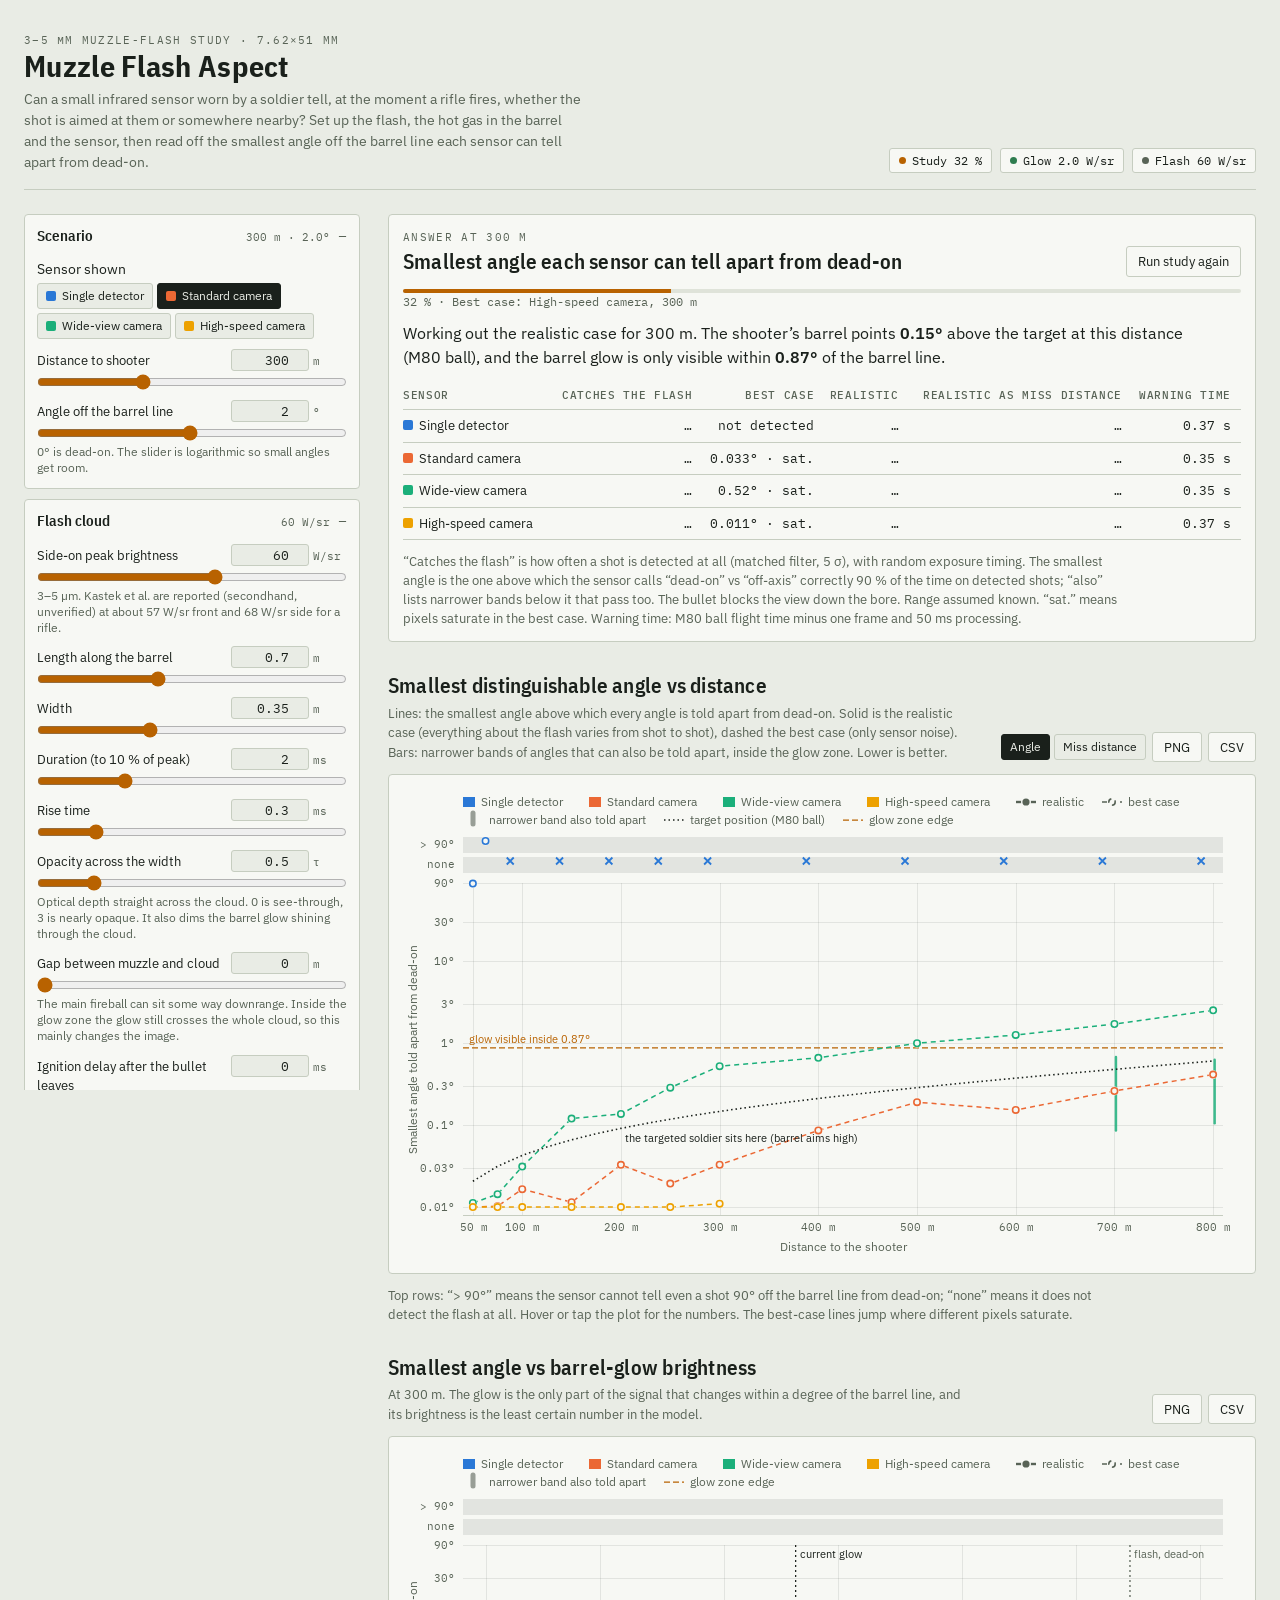
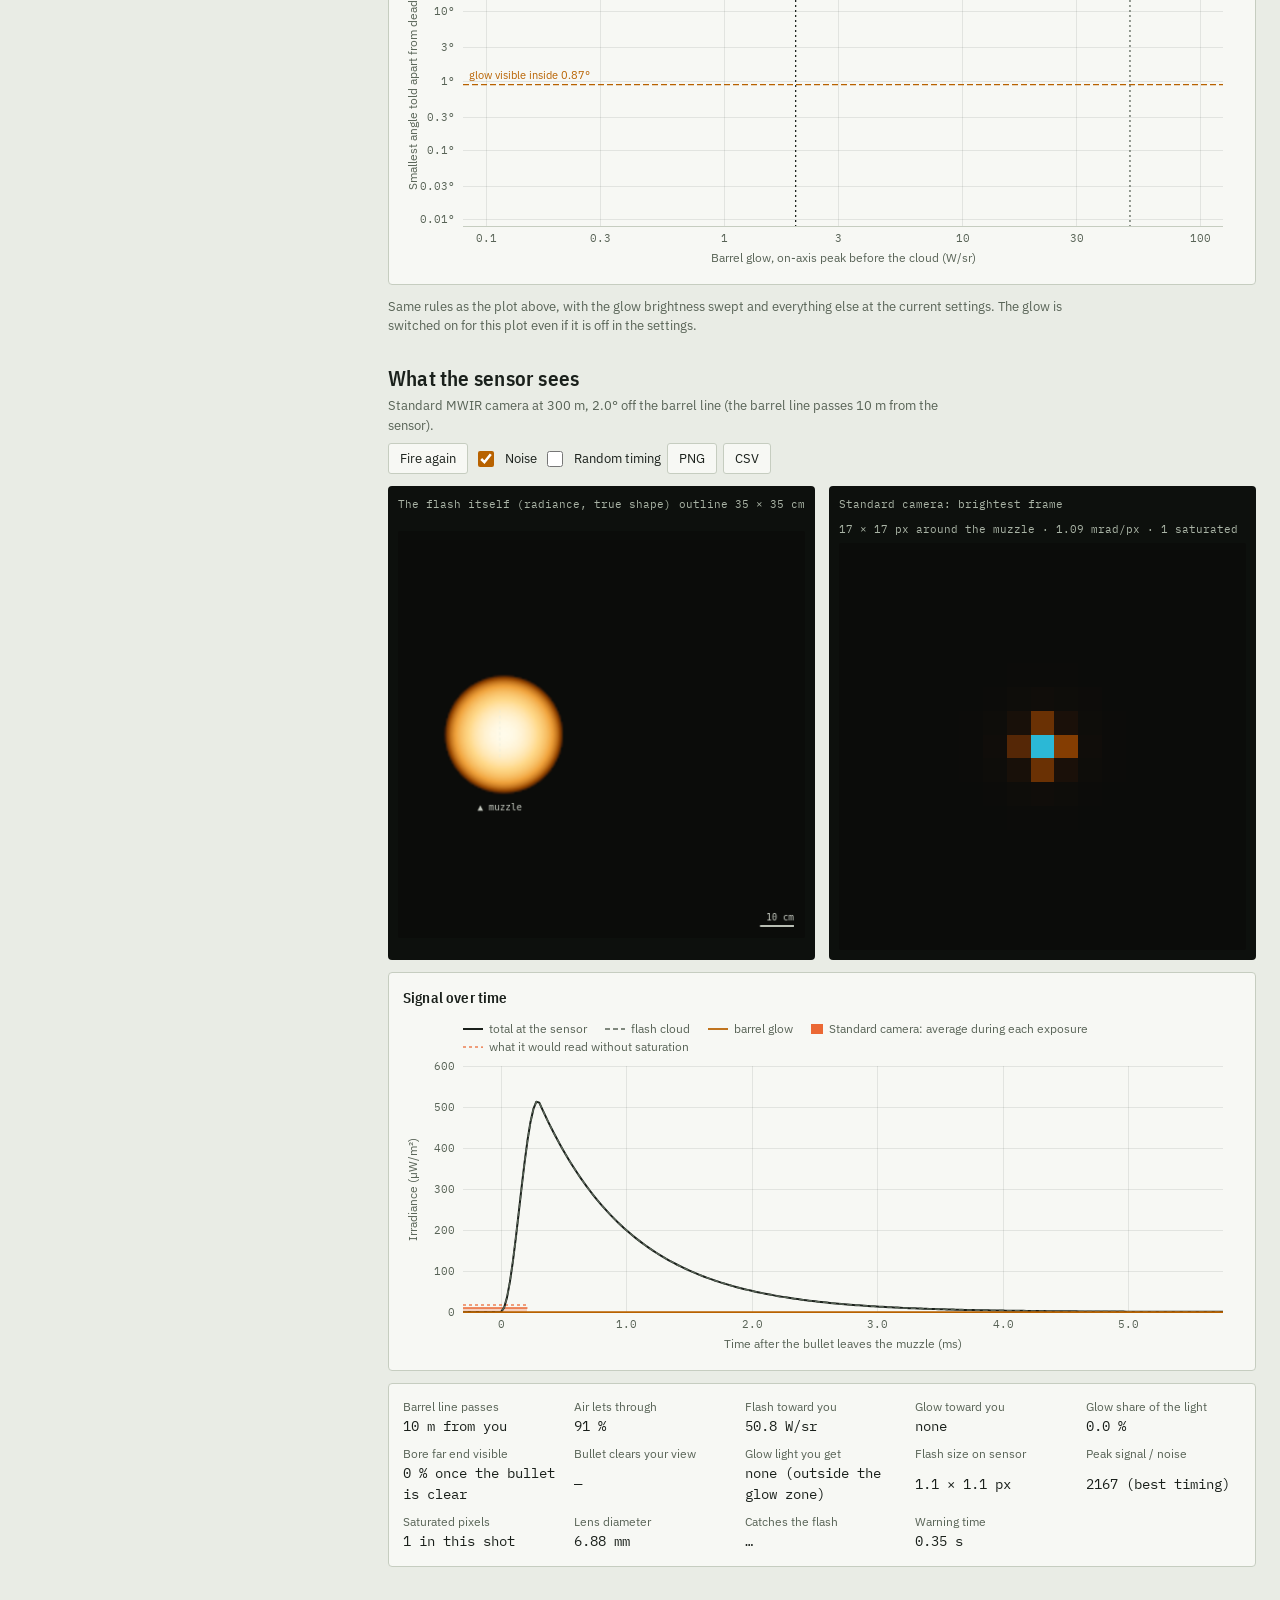
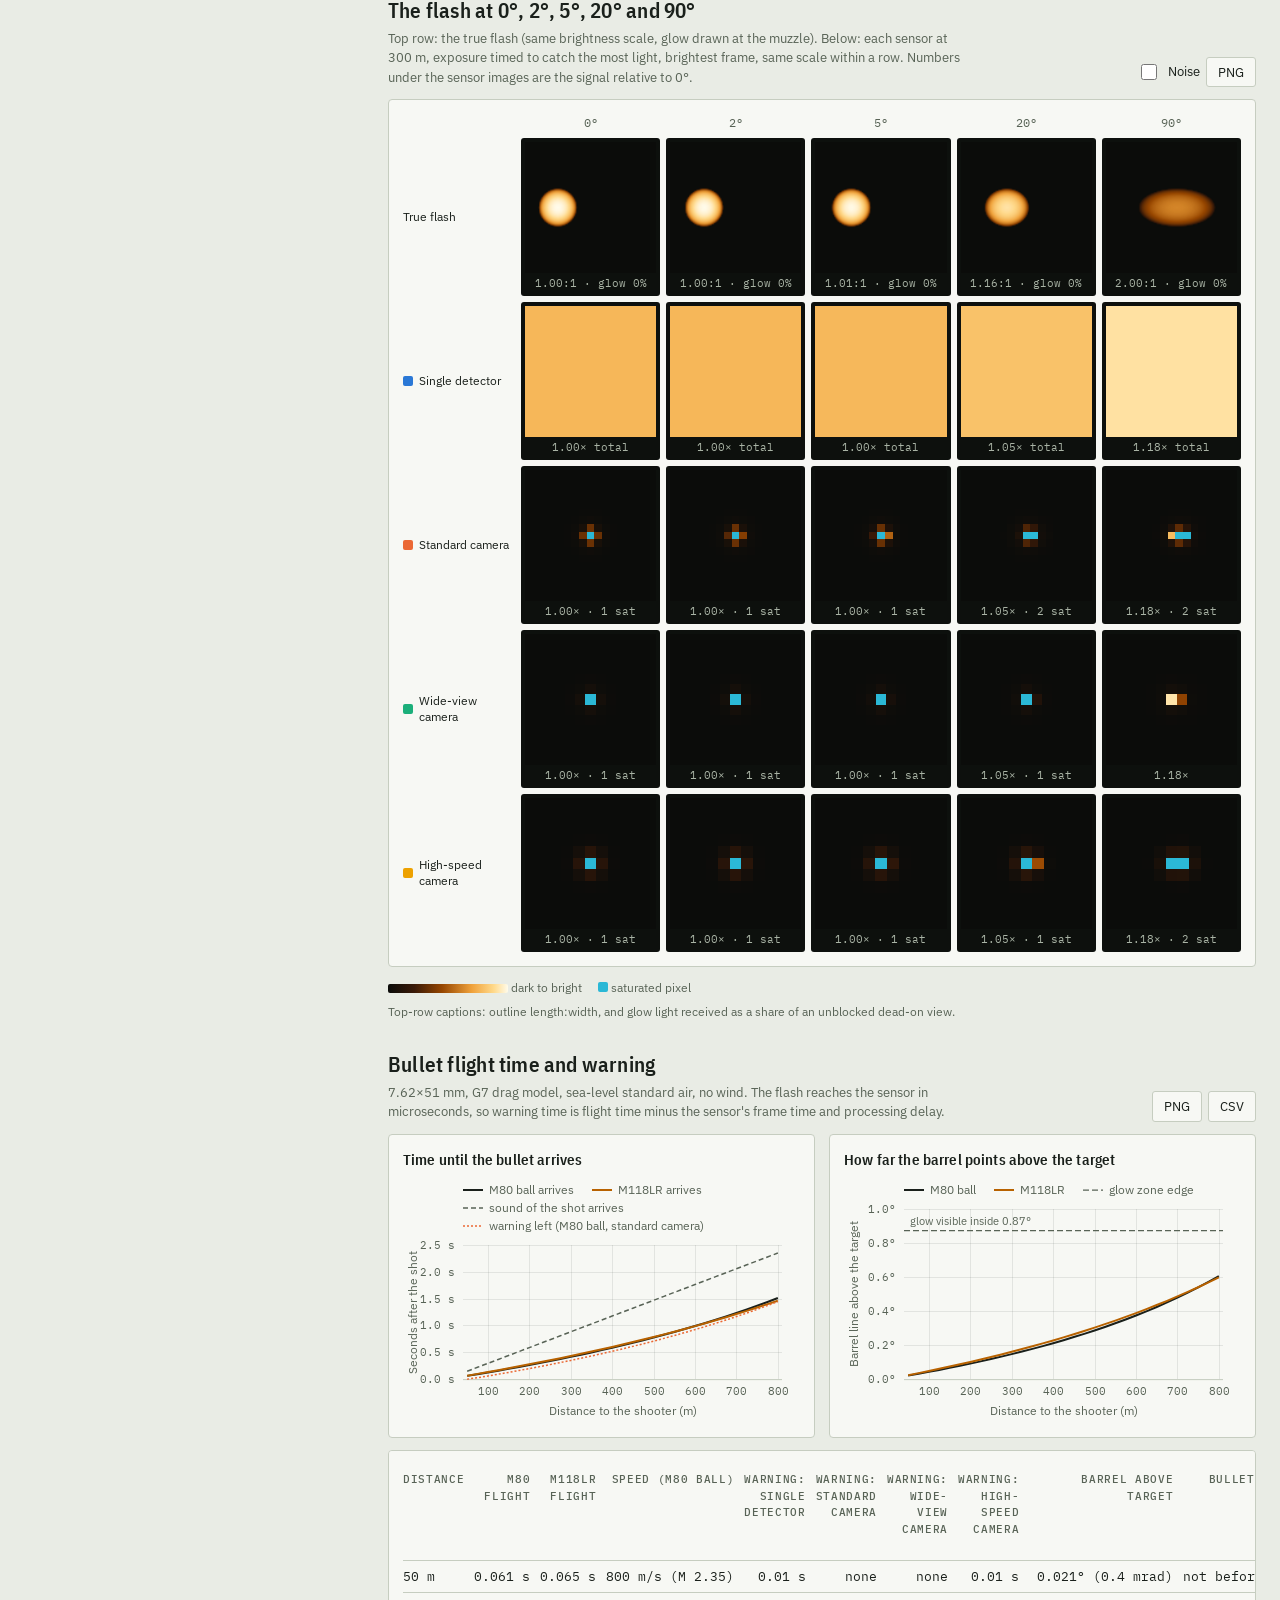
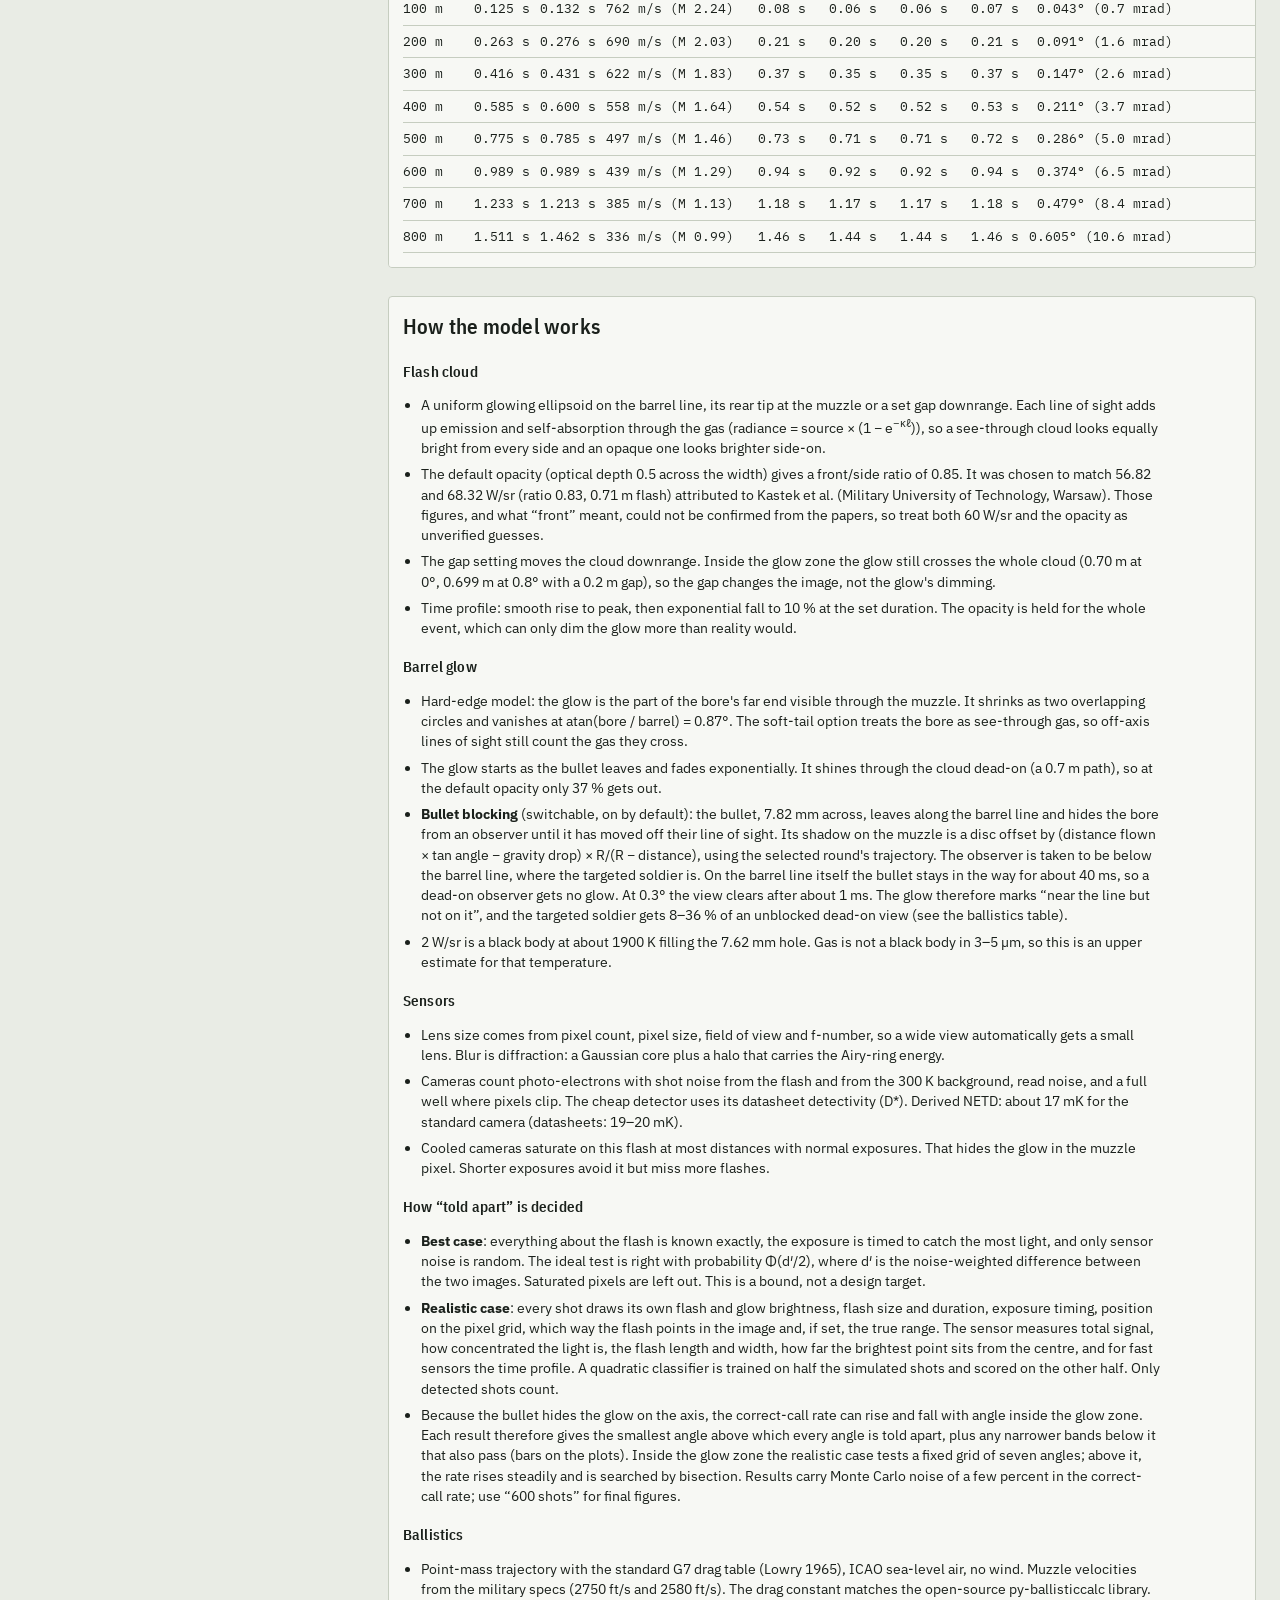
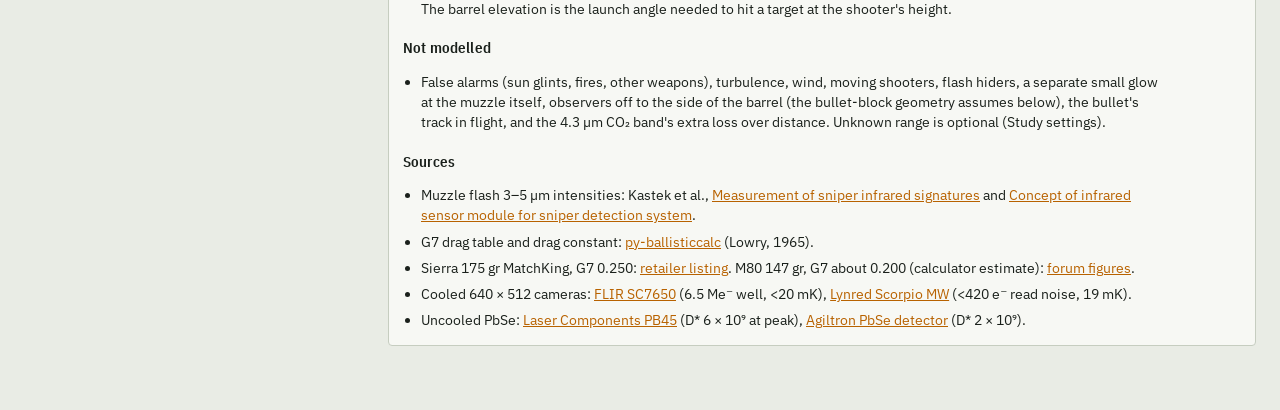
==== commit 921c57db: "Add bullet blocking of the bore view to the flash sim The bullet leaves along the barrel line and hi" ====
--- a/flash-sim/index.html
+++ b/flash-sim/index.html
@@ -210,7 +210,7 @@
         <div class="panel-head">
           <div>
             <h2 id="main-h">Smallest distinguishable angle vs distance</h2>
-            <p>Solid lines: realistic case (everything about the flash varies from shot to shot, best possible processing). Dashed: best case (only sensor noise). Lower is better.</p>
+            <p>Lines: the smallest angle above which every angle is told apart from dead-on. Solid is the realistic case (everything about the flash varies from shot to shot), dashed the best case (only sensor noise). Bars: narrower bands of angles that can also be told apart, inside the glow zone. Lower is better.</p>
           </div>
           <div class="tools">
             <div class="seg" role="group" aria-label="Plot units">
@@ -275,7 +275,7 @@
         <div class="panel-head">
           <div>
             <h2 id="strip-h">The flash at 0°, 2°, 5°, 20° and 90°</h2>
-            <p id="strip-sub">Top row: the true flash. Below: each sensor at the scenario distance, exposure starting as the bullet leaves.</p>
+            <p id="strip-sub">Top row: the true flash. Below: each sensor at the scenario distance, exposure timed to catch the most light.</p>
           </div>
           <div class="tools">
             <label class="toggle"><input type="checkbox" id="strip-noise"> Noise</label>
@@ -438,7 +438,8 @@
       duration: 2.0e-3,   // s, onset to 10 % of peak
       rise: 0.3e-3,       // s, onset to peak
       opacity: 0.5,       // optical depth straight across the cloud's width
-      onset: 0            // s, delay of cloud ignition after the bullet leaves
+      onset: 0,           // s, delay of cloud ignition after the bullet leaves
+      gap: 0              // m, gap between the muzzle and the rear of the cloud
     },
     glow: {
       on: true,
@@ -446,11 +447,13 @@
       decay: 1.0e-3,      // s, exponential fade time
       model: 'edge',      // 'edge' = seen only while the far end of the bore is visible; 'column' = see-through gas column
       bore: 7.62e-3,      // m
-      barrel: 0.5         // m
+      barrel: 0.5,        // m
+      bulletBlock: true,  // the bullet hides the bore until it moves off the line of sight
+      bulletDiameter: 7.82e-3 // m (0.308 in groove diameter)
     },
     suppressor: { on: false, flashFactor: 10, glowMode: 'unchanged' }, // glowMode: unchanged | dimmed | hidden
     atmosphere: { beta: 0.3, sceneT: 300 },  // beta: extinction per km (Beer-Lambert); scene temperature K
-    study: { flashVar: 0.30, glowVar: 0.15, shapeVar: 0.15, timeVar: 0.15, detSNR: 5, pc: 0.90, latency: 0.05, ammo: 'M80', quality: 'normal', sweepRange: 300 }
+    study: { flashVar: 0.30, glowVar: 0.15, shapeVar: 0.15, timeVar: 0.15, rangeVar: 0, detSNR: 5, pc: 0.90, latency: 0.05, ammo: 'M80', quality: 'normal', sweepRange: 300 }
   };
 
   // Sensor presets. All optics are derived from pixel count, pitch, field of view and f-number,
@@ -498,7 +501,7 @@
     const a = fl.length / 2, b = fl.width / 2;
     const s = Math.sin(th), c = Math.cos(th);
     const ap = Math.sqrt(a * a * s * s + b * b * c * c);
-    return { a, b, ap, lc: 2 * a * b / ap, uc: a * s, kappa: fl.opacity / fl.width };
+    return { a, b, ap, lc: 2 * a * b / ap, uc: (a + (fl.gap || 0)) * s, kappa: fl.opacity / fl.width };
   }
   // H(tau) = F(tau)/tau with F(tau) = 1/2 - (1 - e^-tau (1 + tau))/tau^2.  H(0) = 1/3.
   function Hfun(t) {
@@ -528,12 +531,18 @@
     const l = g.lc * Math.sqrt(1 - r2);
     return plumeEmission(p) * l * phiFun(g.kappa * l);
   }
-  // Path length inside the cloud for light leaving the muzzle (rear tip) towards the sensor
+  // Path length inside the cloud for light leaving the muzzle towards the sensor.
+  // The muzzle sits 'gap' behind the cloud's rear tip on the barrel axis.
   function glowCloudPath(fl, th) {
     const a = fl.length / 2, b = fl.width / 2;
     const c = Math.cos(th), s = Math.sin(th);
-    if (c <= 0) return 0;
-    return 2 * c / a / (c * c / (a * a) + s * s / (b * b));
+    const x0 = -(a + (fl.gap || 0));
+    const A = c * c / (a * a) + s * s / (b * b), B = 2 * x0 * c / (a * a), Cq = x0 * x0 / (a * a) - 1;
+    const disc = B * B - 4 * A * Cq;
+    if (disc <= 0) return 0;
+    const sq = Math.sqrt(disc);
+    const t1 = (-B - sq) / (2 * A), t2 = (-B + sq) / (2 * A);
+    return Math.max(0, Math.max(0, t2) - Math.max(0, t1));
   }
 
   // ------------------------------------------------------------------ barrel glow
@@ -615,6 +624,142 @@
     };
   }
   function atmTransmission(p, R) { return Math.exp(-(p.atmosphere.beta || 0) * R / 1000); }
+
+  // ------------------------------------------------------------------ bullet blocking the view down the bore
+  // The bullet leaves along the barrel line. For an observer at angle th it hides part or all of the muzzle until it has
+  // moved off the observer's line of sight. The observer is taken to be in the vertical plane below the barrel line,
+  // where the targeted soldier is, so the bullet's gravity drop moves it back towards that line of sight.
+  // On the muzzle plane, as seen from the observer, the bullet is a disc of radius k*rb centred k*s from the muzzle
+  // centre, on the side away from the visible part of the bore: s = x tan(th) - drop, k = R / (R - x) (parallax).
+  const _trackCache = {};
+  function bulletTrack(ammoId) {
+    if (_trackCache[ammoId]) return _trackCache[ammoId];
+    const tr = trajectory(AMMO[ammoId] || AMMO.M80, 0, 90);
+    const out = { t: tr.map(r => r[0]), x: tr.map(r => r[1]), drop: tr.map(r => -r[2]) };
+    _trackCache[ammoId] = out;
+    return out;
+  }
+  function bulletAt(track, t) {
+    const T = track.t, n = T.length;
+    if (t <= 0) return { x: 0, drop: 0 };
+    if (t >= T[n - 1]) return { x: track.x[n - 1], drop: track.drop[n - 1] };
+    let lo = 0, hi = n - 1;
+    while (hi - lo > 1) { const m = (lo + hi) >> 1; if (T[m] <= t) lo = m; else hi = m; }
+    const f = (t - T[lo]) / (T[hi] - T[lo]);
+    return { x: track.x[lo] + f * (track.x[hi] - track.x[lo]), drop: track.drop[lo] + f * (track.drop[hi] - track.drop[lo]) };
+  }
+  // integral of min(1, (w - x)/c) over [a, b]
+  function colInt(a, b, w, c) {
+    if (b <= a) return 0;
+    if (!(c > 0)) return b - a;
+    const xs = w - c;
+    let v = 0;
+    if (a < xs) v += Math.min(b, xs) - a;
+    const x0 = Math.max(a, xs);
+    if (b > x0) v += ((w - x0) * (w - x0) - (w - b) * (w - b)) / (2 * c);
+    return v;
+  }
+  // Weighted visible fraction of the muzzle opening (times cos th), minus a shadow disc centred at xs with radius rs.
+  // Coordinates on the muzzle plane: the bore's far end appears shifted by +c = barrel tan(th); the visible part sits at -x.
+  function boreVisible(gl, th, xs, rs) {
+    const r = gl.bore / 2, c = gl.barrel * Math.tan(Math.max(th, 0)), col = gl.model === 'column';
+    const N = 160;
+    let acc = 0;
+    for (let i = 0; i < N; i++) {
+      const f = -Math.PI / 2 + (i + 0.5) * Math.PI / N;
+      const y = r * Math.sin(f), w = r * Math.cos(f), dy = r * Math.cos(f) * Math.PI / N;
+      const lo = -w, hi = col ? w : Math.min(w, w - c);
+      if (hi <= lo) continue;
+      let v = col ? colInt(lo, hi, w, c) : hi - lo;
+      if (rs > Math.abs(y)) {
+        const ws = Math.sqrt(rs * rs - y * y);
+        const a = Math.max(lo, xs - ws), b = Math.min(hi, xs + ws);
+        if (b > a) v -= col ? colInt(a, b, w, c) : b - a;
+      }
+      acc += v * dy;
+    }
+    return Math.max(0, acc / (Math.PI * r * r)) * Math.cos(th);
+  }
+  // Fraction of the unblocked glow visible at time t (0 = fully hidden, 1 = bullet out of the way)
+  function blockedFraction(p, th, R, t, full) {
+    const gl = p.glow;
+    const fv = full == null ? boreVisible(gl, th, 0, 0) : full;
+    if (fv <= 0) return 1;
+    const bp = bulletAt(bulletTrack((p.study && p.study.ammo) || 'M80'), t);
+    const k = R / Math.max(1e-6, R - bp.x);
+    const rb = (gl.bulletDiameter || gl.bore) / 2;
+    return boreVisible(gl, th, k * (bp.x * Math.tan(th) - bp.drop), k * rb) / fv;
+  }
+  const _blockCache = new Map();
+  function blockTable(p, th, R, T) {
+    const gl = p.glow, ammo = (p.study && p.study.ammo) || 'M80';
+    const key = [th.toFixed(10), Math.round(R), gl.bore, gl.barrel, gl.model, gl.bulletDiameter, ammo, T.toPrecision(5)].join('|');
+    const hit = _blockCache.get(key);
+    if (hit) return hit;
+    const N = 600, dt = T / (N - 1);
+    const full = boreVisible(gl, th, 0, 0);
+    const b = new Float64Array(N);
+    for (let i = 0; i < N; i++) b[i] = full > 0 ? blockedFraction(p, th, R, i * dt, full) : 1;
+    const out = { T, N, dt, b, full };
+    if (_blockCache.size > 4000) _blockCache.clear();
+    _blockCache.set(key, out);
+    return out;
+  }
+  // Glow time profile with the bullet in the way: exp(-t/tau) * b(t), integrated numerically on the table grid.
+  function glowPulseBlocked(gl, scale, bt) {
+    const tau = Math.max(1e-6, gl.decay * (scale || 1));
+    const { N, dt, b, T } = bt;
+    const Gc = new Float64Array(N);
+    for (let i = 1; i < N; i++) Gc[i] = Gc[i - 1] + 0.5 * (Math.exp(-(i - 1) * dt / tau) * b[i - 1] + Math.exp(-i * dt / tau) * b[i]) * dt;
+    const bL = b[N - 1];
+    const bAt = t => { if (t <= 0) return b[0]; if (t >= T) return bL; const x = t / dt, i = Math.min(N - 2, Math.floor(x)), f = x - i; return b[i] + f * (b[i + 1] - b[i]); };
+    const g = t => (t < 0 ? 0 : Math.exp(-t / tau) * bAt(t));
+    const Gf = t => {
+      if (t <= 0) return 0;
+      if (t >= T) return Gc[N - 1] + bL * tau * (Math.exp(-T / tau) - Math.exp(-t / tau));
+      const x = t / dt, i = Math.min(N - 2, Math.floor(x)), f = x - i;
+      return Gc[i] + 0.5 * (Math.exp(-i * dt / tau) * b[i] + g(t)) * f * dt;
+    };
+    return { g, G: Gf, tEnd: tau * Math.log(100), energy: Gf(10), tau, blocked: true };
+  }
+  function blockHorizon(p) { return Math.max(glowPulse(p.glow, 1.5).tEnd, 3e-3); }
+  function glowPulseFor(p, th, R, scale, T) {
+    if (p.glow.on && p.glow.bulletBlock) return glowPulseBlocked(p.glow, scale, blockTable(p, th, R, T || blockHorizon(p)));
+    return glowPulse(p.glow, scale);
+  }
+  // First time the visible fraction reaches 'level' (scan then bisect). Infinity if not within tMax.
+  function clearTime(p, th, R, level, tMax) {
+    tMax = tMax || 0.1;
+    const full = boreVisible(p.glow, th, 0, 0);
+    if (full <= 0) return NaN;
+    const n = 800, dt = tMax / n;
+    let prev = 0;
+    for (let i = 1; i <= n; i++) {
+      const t = i * dt;
+      if (blockedFraction(p, th, R, t, full) >= level) {
+        let lo = prev, hi = t;
+        for (let it = 0; it < 30; it++) { const m = 0.5 * (lo + hi); if (blockedFraction(p, th, R, m, full) >= level) hi = m; else lo = m; }
+        return hi;
+      }
+      prev = t;
+    }
+    return Infinity;
+  }
+  // What the targeted soldier sees of the glow (the barrel points superelevation(R) above them).
+  function targetGlowView(p, R) {
+    const ammo = AMMO[(p.study && p.study.ammo) || 'M80'] || AMMO.M80;
+    const th = superelevation(ammo, R);
+    const full = boreVisible(p.glow, th, 0, 0);
+    const tau = p.glow.decay;
+    const out = { th, thDeg: th / DEG, full, tClear: NaN, tHalf: NaN, leftAtClear: NaN, energyFrac: full > 0 ? 1 : 0 };
+    if (full <= 0) return out;
+    out.tClear = clearTime(p, th, R, 0.99);
+    out.tHalf = clearTime(p, th, R, 0.5);
+    out.leftAtClear = isFinite(out.tClear) ? Math.exp(-out.tClear / tau) : 0;
+    const bt = blockTable(p, th, R, Math.max(12 * tau, 0.02));
+    out.energyFrac = glowPulseBlocked(p.glow, 1, bt).G(10) / tau;
+    return out;
+  }
 
   // ------------------------------------------------------------------ sensor radiometry
   // PSF: diffraction from a circular aperture, fitted as 84 % core Gaussian (sigma 0.42 lambda/D, matches the
@@ -661,7 +806,7 @@
   // Weights sum to 1; the absolute level comes from the analytic intensity.
   const _sampleCache = new Map();
   function plumeSamples(fl, th, nr, nps, noCache) {
-    const key = noCache ? null : [fl.length, fl.width, fl.opacity, th.toFixed(12), nr, nps].join('|');
+    const key = noCache ? null : [fl.length, fl.width, fl.opacity, fl.gap || 0, th.toFixed(12), nr, nps].join('|');
     if (key) { const hit = _sampleCache.get(key); if (hit) return hit; }
     const g = plumeGeom(fl, th);
     const n = nr * nps;
@@ -736,7 +881,7 @@
   }
   function roiHalf(p, s, sd, R) {
     if (s.nx === 1) return 0;
-    const L = 1.5 * Math.max(p.flash.length, p.flash.width);   // room for shot-to-shot size variation
+    const L = 1.5 * (Math.max(p.flash.length, p.flash.width) + (p.flash.gap || 0));   // room for shot-to-shot size and range variation
     return Math.min(48, Math.ceil(L / (R * sd.ifov) + 0.5 + 4 * sd.sigPsfPx + 2 * sd.haloPx + 0.5));
   }
   // Fractions of cloud and glow energy landing in each ROI pixel.
@@ -778,12 +923,12 @@
     const eK = electronsPerJoulePerSr(p, s, sd, R);
     const nomPP = plumePulse(p.flash, 1), nomGP = glowPulse(p.glow, 1);
     const multiFrame = Math.max(nomPP.tEnd, p.glow.on ? nomGP.tEnd : 0) / sd.Tf >= 3;
-    return { p, s, sd, R, h, W, npix, K, n: npix * K, eK, multiFrame, well: s.well, sat: s.well - sd.bgMean };
+    return { p, s, sd, R, h, W, npix, K, n: npix * K, eK, multiFrame, well: s.well, sat: s.well - sd.bgMean, blockT: blockHorizon(p) };
   }
   // Mean signal (electrons above background), dense over (frame, pixel), for one realisation.
   function buildMean(ctx, q, th, spatial, phase, ap, ag, out) {
     const { sd, K, npix, eK } = ctx;
-    const pp = plumePulse(q.flash, 1), gp = glowPulse(q.glow, 1);
+    const pp = plumePulse(q.flash, 1), gp = glowPulseFor(q, th, ctx.R, 1, ctx.blockT);
     const st = frameStarts(sd, phase, K);
     const Ip = plumeIntensity(q, th) * (ap == null ? 1 : ap);
     const Ig = glowIntensity(q, th) * (ag == null ? 1 : ag);
@@ -814,9 +959,29 @@
   // Everything about the flash is known: timing (exposure starts as the bullet leaves), muzzle centred on a pixel,
   // nominal brightness, size and orientation. Ideal observer for two known signals in Gaussian noise:
   // P(correct) = Phi(d'/2), d'^2 = sum (mu1 - mu0)^2 / var, saturated pixels excluded.
+  // Best timing: the exposure phase that catches the most signal from a dead-on flash (clipped pixels count only up
+  // to full well). Matters for short exposures, which otherwise catch only a sliver of the flash.
+  function bestPhase(ctx) {
+    if (ctx._bestPhase != null) return ctx._bestPhase;
+    const { sd, p } = ctx;
+    const sp = renderSpatial(p, ctx.s, sd, ctx.R, 0, 0, 0, 0, ctx.h);
+    const tEvt = Math.max(plumePulse(p.flash, 1).tEnd, p.glow.on ? glowPulse(p.glow, 1).tEnd : 0);
+    const span = Math.min(sd.Tf, tEvt) + sd.tint;
+    let best = 0, bestV = -1;
+    const n = 64;
+    for (let i = 0; i < n; i++) {
+      const ts = -sd.tint + span * i / (n - 1);                 // exposure start relative to the bullet leaving
+      const phase = (((-ts) % sd.Tf) + sd.Tf) % sd.Tf;
+      const mu = buildMean(ctx, p, 0, sp, phase, 1, 1);
+      const v = matchedStat(ctx, mu.map(x => Math.min(x, ctx.sat)), mu);
+      if (v > bestV + 1e-12) { bestV = v; best = phase; }
+    }
+    ctx._bestPhase = best;
+    return best;
+  }
   function bestCaseMean(ctx, th) {
     const sp = renderSpatial(ctx.p, ctx.s, ctx.sd, ctx.R, th, 0, 0, 0, ctx.h);
-    return buildMean(ctx, ctx.p, th, sp, 0, 1, 1);
+    return buildMean(ctx, ctx.p, th, sp, bestPhase(ctx), 1, 1);
   }
   function bestCaseDprime(ctx, th, mu0) {
     const mu1 = bestCaseMean(ctx, th);
@@ -926,8 +1091,11 @@
     const ap = Math.max(0.05, 1 + st.flashVar * rng.n());
     const ag = Math.max(0.05, 1 + st.glowVar * rng.n());
     const phi = 2 * Math.PI * rng.u(), dx = rng.u() - 0.5, dy = rng.u() - 0.5, phase = rng.u() * sd.Tf;
-    const spatial = renderSpatial(q, s, sd, R, thDeg * DEG, phi, dx, dy, h, true);
-    const mean = buildMean(ctx, q, thDeg * DEG, spatial, phase, ap, ag, buf.mean);
+    // unknown range: the true distance differs from the assumed one; brightness and apparent size follow it
+    const Rs = R * Math.min(1.5, Math.max(0.67, 1 + (st.rangeVar || 0) * rng.n()));
+    const rf = (R / Rs) * (R / Rs) * Math.exp(-(p.atmosphere.beta || 0) * (Rs - R) / 1000);
+    const spatial = renderSpatial(q, s, sd, Rs, thDeg * DEG, phi, dx, dy, h, true);
+    const mean = buildMean(ctx, q, thDeg * DEG, spatial, phase, ap * rf, ag * rf, buf.mean);
     const x = buf.x, v0 = sd.varBase, sat = ctx.sat;
     for (let i = 0; i < n; i++) {
       const mu = mean[i];
@@ -1022,68 +1190,124 @@
   }
 
   // ------------------------------------------------------------------ threshold searches
+  // With the bullet hiding the glow near the axis, P(correct) need not rise steadily with angle: a sensor can tell
+  // 0.5 deg from dead-on (glow visible there, hidden dead-on) yet fail at 2 deg (no glow either way). So each result has
+  //   value:   smallest angle above which every angle is told apart (null with flag 'gt90' if not even 90 deg is)
+  //   windows: narrower bands [lo, hi] below that where angles are also told apart.
   const ANG_GRID = [0.02, 0.03, 0.05, 0.07, 0.1, 0.15, 0.2, 0.3, 0.4, 0.5, 0.6, 0.7, 0.8, 0.9, 1.0, 1.2, 1.5, 2, 3, 4, 5, 7, 10, 15, 20, 30, 45, 60, 75, 90];
   function interpLogTheta(thLo, pLo, thHi, pHi, req) {
     const f = (pHi === pLo) ? 0.5 : Math.min(1, Math.max(0, (req - pLo) / (pHi - pLo)));
     return Math.exp(Math.log(thLo) + f * (Math.log(thHi) - Math.log(thLo)));
   }
-  // Best case: smallest angle above which the ideal observer is right at least pc of the time.
+  // Angles below this may see the glow; above it the only cues are the flash's shape and brightness, which change
+  // steadily with angle.
+  function glowZoneDeg(p) {
+    if (!p.glow.on || glowSuppressorScale(p) === 0 || !(p.glow.peak > 0)) return 0;
+    if (p.glow.model !== 'column') return glowCutoffDeg(p.glow);
+    for (const a of ANG_GRID) if (a >= 1 && glowIntensity(p, a * DEG) < 0.003 * plumeIntensity(p, a * DEG)) return a;
+    return 90;
+  }
+  function insideGrid(gz, model) {
+    if (gz <= 0) return [];
+    if (model !== 'column') return [0.057, 0.115, 0.23, 0.34, 0.52, 0.69, 0.86].map(f => +(f * gz).toPrecision(3));
+    const n = 9, lo = 0.05, hi = 0.9 * gz, out = [];
+    for (let i = 0; i < n; i++) out.push(+(lo * Math.pow(hi / lo, i / (n - 1))).toPrecision(3));
+    return out;
+  }
+  // Best case: ideal observer on a fine angle grid; edges refined by bisection.
   function bestCaseThreshold(p, s, R) {
     const ctx = makeContext(p, s, R);
     const ref = bestCaseReference(ctx);
-    const req = p.study.pc;
-    const dreq = 2 * normInv(req);
-    const res = { detected: ref.peakSNR >= p.study.detSNR, peakSNR: ref.peakSNR, saturated: ref.saturated, value: null, flag: null };
+    const req = p.study.pc, dreq = 2 * normInv(req);
+    const res = { detected: ref.peakSNR >= p.study.detSNR, peakSNR: ref.peakSNR, saturated: ref.saturated, value: null, flag: null, windows: [] };
     if (!res.detected) { res.flag = 'undetected'; return res; }
+    const ok = a => bestCaseDprime(ctx, a * DEG, ref.mu0) >= dreq;
     const grid = [];
-    for (let i = 0; i <= 44; i++) grid.push(0.01 * Math.pow(9000, i / 44)); // 0.01 .. 90 deg
-    const dp = grid.map(g => bestCaseDprime(ctx, g * DEG, ref.mu0));
+    for (let i = 0; i <= 60; i++) grid.push(0.01 * Math.pow(9000, i / 60));   // 0.01 .. 90 deg
+    const pass = grid.map(ok);
+    const edge = (aPass, aFail) => {          // boundary between a passing and a failing angle (either order)
+      let lo = aPass, hi = aFail;
+      for (let it = 0; it < 10; it++) { const m = Math.sqrt(lo * hi); if (ok(m)) lo = m; else hi = m; }
+      return Math.sqrt(lo * hi);
+    };
     let k = grid.length;
-    while (k > 0 && dp[k - 1] >= dreq) k--;
-    if (k === grid.length) { res.flag = 'gt90'; return res; }
-    if (k === 0) { res.value = grid[0]; res.flag = 'lt'; return res; }
-    let lo = grid[k - 1], hi = grid[k];
-    for (let it = 0; it < 12; it++) {
-      const mid = Math.sqrt(lo * hi);
-      if (bestCaseDprime(ctx, mid * DEG, ref.mu0) >= dreq) hi = mid; else lo = mid;
-    }
-    res.value = Math.sqrt(lo * hi);
+    while (k > 0 && pass[k - 1]) k--;
+    if (k === grid.length) res.flag = 'gt90';
+    else if (k === 0) { res.value = grid[0]; res.flag = 'lt'; }
+    else res.value = edge(grid[k], grid[k - 1]);
+    for (let i = 0; i < k; i++) {
+      if (!pass[i]) continue;
+      let j = i;
+      while (j + 1 < k && pass[j + 1]) j++;
+      res.windows.push([i === 0 ? grid[0] : edge(grid[i], grid[i - 1]), edge(grid[j], grid[j + 1]), i === 0]);
+      i = j;
+    }
     return res;
   }
-  // Realistic: P(correct) rises with angle; bisection over ANG_GRID. Generator returning a result object.
+  // Realistic: fixed grid inside the glow zone (where P(correct) can go up and down), bisection above it.
   function* realisticThreshold(p, s, R, sIdx, rIdx) {
     const ctx = makeContext(p, s, R);
     const kind = featureKind(ctx);
     const N = qualityN(p.study.quality);
     const buf = makeBuf(ctx);
-    const res = { value: null, flag: null, pd: null, evals: [], kind };
+    const res = { value: null, flag: null, pd: null, evals: [], kind, windows: [] };
     const h0 = yield* collectShots(ctx, 0, 0, N, sIdx, rIdx, buf, kind);
     res.pd = h0.F.length / h0.attempts;
     if (h0.F.length < 40) { res.flag = 'undetected'; return res; }
     const req = p.study.pc;
     const cache = new Map();
-    function* pcAt(i) {
-      if (cache.has(i)) return cache.get(i);
-      const h1 = yield* collectShots(ctx, ANG_GRID[i], 1, N, sIdx, rIdx, buf, kind);
+    function* pcAt(a) {
+      if (cache.has(a)) return cache.get(a);
+      const h1 = yield* collectShots(ctx, a, 1, N, sIdx, rIdx, buf, kind);
       const n = Math.min(h0.F.length, h1.F.length);
       const pc = n < 40 ? null : qdaPc(h0.F.slice(0, n), h1.F.slice(0, n));
-      cache.set(i, pc);
-      res.evals.push([ANG_GRID[i], pc, n]);
+      cache.set(a, pc);
+      res.evals.push([a, pc, n]);
       return pc;
     }
-    const last = ANG_GRID.length - 1;
-    const pTop = yield* pcAt(last);
+    const gz = glowZoneDeg(p);
+    const inside = insideGrid(gz, p.glow.model);
+    const topIn = inside.length ? inside[inside.length - 1] : 0;
+    const above = ANG_GRID.filter(a => a > Math.max(gz, topIn) * 1.0001);
+    const last = above.length - 1;
+    const pTop = yield* pcAt(above[last]);
     if (pTop === null) { res.flag = 'undetected'; return res; }
-    if (pTop < req) { res.flag = 'gt90'; return res; }
-    let lo = -1, hi = last;
-    while (hi - lo > 1) {
-      const mid = (lo + hi) >> 1;
-      const pm = yield* pcAt(mid);
-      if (pm !== null && pm >= req) hi = mid; else lo = mid;
-    }
-    if (lo < 0) { res.value = ANG_GRID[0]; res.flag = 'lt'; return res; }
-    const pl = cache.get(lo);
-    res.value = interpLogTheta(ANG_GRID[lo], pl == null ? 0.5 : pl, ANG_GRID[hi], cache.get(hi), req);
+    let allIdx = null;
+    if (pTop >= req) {
+      let lo = -1, hi = last;
+      while (hi - lo > 1) {
+        const mid = (lo + hi) >> 1;
+        const pm = yield* pcAt(above[mid]);
+        if (pm !== null && pm >= req) hi = mid; else lo = mid;
+      }
+      allIdx = hi;
+      if (lo >= 0) res.value = interpLogTheta(above[lo], cache.get(above[lo]) == null ? 0.5 : cache.get(above[lo]), above[hi], cache.get(above[hi]), req);
+    } else res.flag = 'gt90';
+    const pin = [];
+    for (const a of inside) pin.push(yield* pcAt(a));
+    const passIn = pin.map(v => v !== null && v >= req);
+    const pv = v => (v == null ? 0.5 : v);
+    let tailStart = inside.length;
+    if (allIdx === 0) {
+      let k = inside.length;
+      while (k > 0 && passIn[k - 1]) k--;
+      tailStart = k;
+      if (k === 0 && inside.length) { res.value = inside[0]; res.flag = 'lt'; }
+      else if (k < inside.length) res.value = interpLogTheta(inside[k - 1], pv(pin[k - 1]), inside[k], pin[k], req);
+      else if (inside.length) res.value = interpLogTheta(inside[k - 1], pv(pin[k - 1]), above[0], cache.get(above[0]), req);
+      else { res.value = above[0]; res.flag = 'lt'; }
+    }
+    for (let i = 0; i < tailStart; i++) {
+      if (!passIn[i]) continue;
+      let j = i;
+      while (j + 1 < tailStart && passIn[j + 1]) j++;
+      const lo = i === 0 ? inside[0] : interpLogTheta(inside[i - 1], pv(pin[i - 1]), inside[i], pin[i], req);
+      let hiA, hiP;
+      if (j + 1 < inside.length) { hiA = inside[j + 1]; hiP = pin[j + 1]; }
+      else { hiA = above[0]; hiP = yield* pcAt(above[0]); }
+      res.windows.push([lo, interpLogTheta(inside[j], pin[j], hiA, pv(hiP), req), i === 0]);
+      i = j;
+    }
     return res;
   }
 
@@ -1176,7 +1400,7 @@
     const th = thDeg * DEG;
     const Tat = atmTransmission(p, R);
     const Ip = plumeIntensity(p, th) * Tat / (R * R), Ig = glowIntensity(p, th) * Tat / (R * R);
-    const pp = plumePulse(p.flash, 1), gp = glowPulse(p.glow, 1);
+    const pp = plumePulse(p.flash, 1), gp = glowPulseFor(p, th, R, 1);
     const t = [], ep = [], eg = [];
     for (let i = 0; i < n; i++) {
       const ti = t0 + (t1 - t0) * i / (n - 1);
@@ -1192,7 +1416,7 @@
     const ctx = makeContext(p, s, R);
     const { sd, npix, K, h } = ctx;
     const spatial = renderSpatial(p, s, sd, R, th, opts.orient || 0, opts.dx || 0, opts.dy || 0, h);
-    const phase = opts.phase == null ? 0 : opts.phase;
+    const phase = opts.phase == null ? bestPhase(ctx) : opts.phase;
     const mean = buildMean(ctx, p, th, spatial, phase, 1, 1);
     const sat = ctx.sat;
     const rng = opts.noise ? makeRng(opts.seed || 1) : null;
@@ -1244,8 +1468,9 @@
     glowCloudTransmission, glowIntensity, glowEquivalentTemperature, flashScale, glowSuppressorScale,
     plumePulse, glowPulse, atmTransmission, sensorDerived, electronsPerJoulePerSr,
     plumeSamples, quadrature, renderSpatial, applyHalo, roiHalf, makeContext, buildMean, matchedStat,
-    bestCaseMean, bestCaseReference, bestCaseDprime, bestCaseThreshold,
-    qualityN, variantParams, featureKind, computeFeatures, drawRealistic, fitGauss, gaussLogPdf, qdaPc, collectShots,
+    bestPhase, bestCaseMean, bestCaseReference, bestCaseDprime, bestCaseThreshold,
+    qualityN, variantParams, featureKind, computeFeatures, drawRealistic, fitGauss, gaussLogPdf, qdaPc, collectShots, glowZoneDeg, insideGrid,
+    bulletTrack, bulletAt, boreVisible, blockedFraction, blockTable, glowPulseBlocked, glowPulseFor, clearTime, targetGlowView,
     makeBuf, realisticThreshold,
     cdG7, trajectory, superelevation, ballisticsTable, interpAtX,
     irradianceSeries, simulateCapture, radianceMap
@@ -1325,6 +1550,10 @@
     if (r.flag === 'lt') return '< ' + fmtAngle(r.value);
     return fmtAngle(r.value);
   }
+  function winText(r, short) {
+    if (!r || !r.windows || !r.windows.length) return '';
+    return (short ? '' : 'also ') + r.windows.map(w => (w[2] ? '< ' : '') + fmtAngle(w[0]).replace('°', '') + '–' + fmtAngle(w[1])).join(', ');
+  }
   function nearestRangeIndex(R) {
     let bi = 0;
     RANGES.forEach((r, i) => { if (Math.abs(r - R) < Math.abs(RANGES[bi] - R)) bi = i; });
@@ -1390,6 +1619,7 @@
       if (lx + w > W - padR && lx > padL) { lx = padL; ly += 18; }
       g.save();
       if (it.kind === 'block') { g.fillStyle = it.color; g.fillRect(lx, ly - 8, 12, 10); }
+      else if (it.kind === 'bar') { g.globalAlpha = 0.6; g.strokeStyle = it.color; g.lineWidth = 5; g.lineCap = 'round'; g.beginPath(); g.moveTo(lx + 10, ly - 10); g.lineTo(lx + 10, ly + 1); g.stroke(); g.globalAlpha = 1; }
       else {
         g.strokeStyle = it.color; g.lineWidth = it.width || 2; g.setLineDash(it.dash || []);
         g.beginPath(); g.moveTo(lx, ly - 3); g.lineTo(lx + 20, ly - 3); g.stroke();
@@ -1443,6 +1673,11 @@
       g.fillRect(Math.min(a, b), Math.min(ya, yb), Math.max(1.5, Math.abs(b - a)), Math.abs(yb - ya));
       g.globalAlpha = 1;
       if (r.edge) { g.strokeStyle = r.color; g.lineWidth = 1.5; g.beginPath(); g.moveTo(Math.min(a, b), ya); g.lineTo(Math.max(a, b) + 0.5, ya); g.stroke(); }
+    }
+    for (const br of (spec.bars || [])) {
+      g.save(); g.globalAlpha = br.alpha == null ? 0.6 : br.alpha; g.strokeStyle = br.color; g.lineWidth = br.width || 4; g.lineCap = 'round';
+      const X = sx(br.x) + (br.dx || 0);
+      g.beginPath(); g.moveTo(X, sy(br.lo)); g.lineTo(X, sy(br.hi)); g.stroke(); g.restore();
     }
     for (const rf of (spec.refs || [])) {
       g.strokeStyle = rf.color || T.muted; g.lineWidth = rf.width || 1.25; g.setLineDash(rf.dash || [4, 4]);
@@ -1592,11 +1827,11 @@
   function settingsLines() {
     const p = state.p, f = p.flash, gl = p.glow, st = p.study;
     return [
-      `Flash cloud: ${f.length} m x ${f.width} m, side-on peak ${f.peakSide} W/sr (3-5 um), duration ${(f.duration * 1e3).toFixed(2)} ms, rise ${(f.rise * 1e3).toFixed(2)} ms, opacity ${f.opacity}, ignition delay ${(f.onset * 1e3).toFixed(2)} ms`,
-      `Barrel glow: ${gl.on ? 'on' : 'off'}, on-axis peak ${gl.peak} W/sr before the cloud, fade ${(gl.decay * 1e3).toFixed(2)} ms, model ${gl.model}, bore ${(gl.bore * 1e3).toFixed(2)} mm, barrel ${gl.barrel} m`,
+      `Flash cloud: ${f.length} m x ${f.width} m, gap ${f.gap} m, side-on peak ${f.peakSide} W/sr (3-5 um), duration ${(f.duration * 1e3).toFixed(2)} ms, rise ${(f.rise * 1e3).toFixed(2)} ms, opacity ${f.opacity}, ignition delay ${(f.onset * 1e3).toFixed(2)} ms`,
+      `Barrel glow: ${gl.on ? 'on' : 'off'}, on-axis peak ${gl.peak} W/sr before the cloud, fade ${(gl.decay * 1e3).toFixed(2)} ms, model ${gl.model}, bore ${(gl.bore * 1e3).toFixed(2)} mm, barrel ${gl.barrel} m, bullet blocking ${gl.bulletBlock ? 'on (' + (gl.bulletDiameter * 1e3).toFixed(2) + ' mm, ' + st.ammo + ')' : 'off'}`,
       `Suppressor: ${p.suppressor.on ? 'on, flash /' + p.suppressor.flashFactor + ', glow ' + p.suppressor.glowMode : 'off'}`,
       `Air: extinction ${p.atmosphere.beta} /km, scene ${p.atmosphere.sceneT} K`,
-      `Realistic case: flash brightness +/-${Math.round(st.flashVar * 100)}%, glow +/-${Math.round(st.glowVar * 100)}%, size +/-${Math.round(st.shapeVar * 100)}%, timing +/-${Math.round(st.timeVar * 100)}% (1 sigma); detection ${st.detSNR} sigma; required ${Math.round(st.pc * 100)}% correct; ${C.qualityN(st.quality)} detected shots per class`,
+      `Realistic case: flash brightness +/-${Math.round(st.flashVar * 100)}%, glow +/-${Math.round(st.glowVar * 100)}%, size +/-${Math.round(st.shapeVar * 100)}%, timing +/-${Math.round(st.timeVar * 100)}%, range +/-${Math.round(st.rangeVar * 100)}% (1 sigma); detection ${st.detSNR} sigma; required ${Math.round(st.pc * 100)}% correct; ${C.qualityN(st.quality)} detected shots per class`,
       'Sensors: ' + state.sensors.map(s => `${s.short} ${s.nx}x${s.ny} ${s.fov}deg F/${s.fnum} ${s.frameRate} Hz exposure ${(s.tint * 1e3).toFixed(3)} ms`).join('; ')
     ];
   }
@@ -1682,12 +1917,13 @@
     ], () => `${v.range} m · ${fmtAngle(v.angle)}`));
     // Flash
     rail.appendChild(group('Flash cloud', true, [
-      numCtl({ id: 'fpeak', label: 'Side-on peak brightness', unit: 'W/sr', min: 5, max: 100, step: 1, get: () => p.flash.peakSide, set: x => { p.flash.peakSide = x; }, kind: KIND.MODEL, hint: '3–5 µm. Kastek et al. report about 57 W/sr front and 68 W/sr side for a rifle.' }),
+      numCtl({ id: 'fpeak', label: 'Side-on peak brightness', unit: 'W/sr', min: 5, max: 100, step: 1, get: () => p.flash.peakSide, set: x => { p.flash.peakSide = x; }, kind: KIND.MODEL, hint: '3–5 µm. Kastek et al. are reported (secondhand, unverified) at about 57 W/sr front and 68 W/sr side for a rifle.' }),
       numCtl({ id: 'flen', label: 'Length along the barrel', unit: 'm', min: 0.2, max: 1.5, step: 0.01, get: () => p.flash.length, set: x => { p.flash.length = x; }, kind: KIND.MODEL }),
       numCtl({ id: 'fwid', label: 'Width', unit: 'm', min: 0.1, max: 0.8, step: 0.01, get: () => p.flash.width, set: x => { p.flash.width = x; }, kind: KIND.MODEL }),
       numCtl({ id: 'fdur', label: 'Duration (to 10 % of peak)', unit: 'ms', min: 0.5, max: 6, step: 0.1, get: () => p.flash.duration * 1e3, set: x => { p.flash.duration = x / 1e3; }, kind: KIND.MODEL }),
       numCtl({ id: 'frise', label: 'Rise time', unit: 'ms', min: 0.05, max: 1.5, step: 0.01, get: () => p.flash.rise * 1e3, set: x => { p.flash.rise = x / 1e3; }, kind: KIND.MODEL }),
       numCtl({ id: 'fopa', label: 'Opacity across the width', unit: 'τ', min: 0, max: 3, step: 0.05, get: () => p.flash.opacity, set: x => { p.flash.opacity = x; }, kind: KIND.MODEL, hint: 'Optical depth straight across the cloud. 0 is see-through, 3 is nearly opaque. It also dims the barrel glow shining through the cloud.' }),
+      numCtl({ id: 'fgap', label: 'Gap between muzzle and cloud', unit: 'm', min: 0, max: 0.5, step: 0.01, get: () => p.flash.gap, set: x => { p.flash.gap = x; }, kind: KIND.MODEL, hint: 'The main fireball can sit some way downrange. Inside the glow zone the glow still crosses the whole cloud, so this mainly changes the image.' }),
       numCtl({ id: 'fdel', label: 'Ignition delay after the bullet leaves', unit: 'ms', min: 0, max: 1, step: 0.05, get: () => p.flash.onset * 1e3, set: x => { p.flash.onset = x / 1e3; }, kind: KIND.MODEL, hint: 'A delay gives fast sensors a moment when only the barrel glow is visible. Not assumed by default.' }),
       derivedBox('flash')
     ], () => `${p.flash.peakSide} W/sr`));
@@ -1695,6 +1931,8 @@
     rail.appendChild(group('Barrel glow', true, [
       toggleCtl({ id: 'gon', label: 'Hot gas in the barrel is visible', get: () => p.glow.on, set: x => { p.glow.on = x; }, kind: KIND.MODEL }),
       numCtl({ id: 'gpeak', label: 'On-axis peak brightness', unit: 'W/sr', min: 0.1, max: 100, log: true, step: 'any', fmt: x => +x.toPrecision(3), get: () => p.glow.peak, set: x => { p.glow.peak = x; }, kind: KIND.MODEL, hint: 'Before passing through the cloud. 1–4 W/sr matches gas at 1500–2500 K filling a 7.62 mm hole.' }),
+      toggleCtl({ id: 'gblock', label: 'Bullet blocks the view down the bore', get: () => p.glow.bulletBlock, set: x => { p.glow.bulletBlock = x; }, kind: KIND.MODEL, hint: 'The bullet leaves along the barrel line and hides the bore until it has moved off your line of sight. On the line itself it stays in the way for about 40 ms.' }),
+      numCtl({ id: 'gbd', label: 'Bullet diameter', unit: 'mm', min: 7.0, max: 8.5, step: 0.01, get: () => p.glow.bulletDiameter * 1e3, set: x => { p.glow.bulletDiameter = x / 1e3; }, kind: KIND.MODEL }),
       numCtl({ id: 'gdec', label: 'Fade time', unit: 'ms', min: 0.2, max: 5, step: 0.05, get: () => p.glow.decay * 1e3, set: x => { p.glow.decay = x / 1e3; }, kind: KIND.MODEL }),
       selectCtl({ id: 'gmodel', label: 'How it fades off-axis', options: [['edge', 'Hard edge: only while the far end of the bore is visible'], ['column', 'Soft tail: see-through gas column']], get: () => p.glow.model, set: x => { p.glow.model = x; }, kind: KIND.MODEL }),
       numCtl({ id: 'gbore', label: 'Bore diameter', unit: 'mm', min: 5, max: 13, step: 0.01, get: () => p.glow.bore * 1e3, set: x => { p.glow.bore = x / 1e3; }, kind: KIND.MODEL }),
@@ -1723,9 +1961,10 @@
       numCtl({ id: 'gvar', label: 'Glow brightness variation', unit: '%', min: 0, max: 60, step: 1, get: () => Math.round(st.glowVar * 100), set: x => { st.glowVar = x / 100; }, kind: KIND.STUDY }),
       numCtl({ id: 'svar', label: 'Flash size variation', unit: '%', min: 0, max: 40, step: 1, get: () => Math.round(st.shapeVar * 100), set: x => { st.shapeVar = x / 100; }, kind: KIND.STUDY }),
       numCtl({ id: 'tvar', label: 'Flash and glow timing variation', unit: '%', min: 0, max: 40, step: 1, get: () => Math.round(st.timeVar * 100), set: x => { st.timeVar = x / 100; }, kind: KIND.STUDY }),
+      numCtl({ id: 'rvar', label: 'Range uncertainty', unit: '%', min: 0, max: 50, step: 1, get: () => Math.round(st.rangeVar * 100), set: x => { st.rangeVar = x / 100; }, kind: KIND.STUDY, hint: 'How far the true distance can differ from the assumed one (1 σ). Changes brightness and apparent size. 0 means the sensor knows the range.' }),
       selectCtl({ id: 'qual', label: 'Simulated shots per angle', options: [['fast', '150 (fast)'], ['normal', '300'], ['fine', '600 (slow)']], get: () => st.quality, set: x => { st.quality = x; }, kind: KIND.STUDY }),
       numCtl({ id: 'swr', label: 'Distance for the glow-brightness plot', unit: 'm', min: 50, max: 800, step: 50, get: () => st.sweepRange, set: x => { st.sweepRange = Math.round(x / 50) * 50; }, kind: KIND.STUDY }),
-      selectCtl({ id: 'ammo', label: 'Round', options: [['M80', 'M80 ball, 147 gr'], ['M118LR', 'M118LR sniper, 175 gr']], get: () => st.ammo, set: x => { st.ammo = x; }, kind: KIND.BALLISTIC }),
+      selectCtl({ id: 'ammo', label: 'Round', options: [['M80', 'M80 ball, 147 gr'], ['M118LR', 'M118LR sniper, 175 gr']], get: () => st.ammo, set: x => { st.ammo = x; }, kind: KIND.MODEL, hint: 'Sets flight time, barrel elevation and how fast the bullet clears the view down the bore.' }),
       numCtl({ id: 'lat', label: 'Processing delay', unit: 'ms', min: 0, max: 300, step: 5, get: () => Math.round(st.latency * 1e3), set: x => { st.latency = x / 1e3; }, kind: KIND.BALLISTIC })
     ], () => `${Math.round(st.pc * 100)} % correct`));
     rail.appendChild(el('div', { class: 'rail-actions' }, [
@@ -1771,7 +2010,7 @@
     if (derivedBoxes.flash) {
       const fr = C.plumeIntensity(p, 0) / C.plumeIntensity(p, 90 * D);
       kv(derivedBoxes.flash, [
-        ['Front / side brightness', fr.toFixed(2) + ' (measured 0.83)'],
+        ['Front / side brightness', fr.toFixed(2) + ' (reported 0.83, unverified)'],
         ['Dead-on peak', sig(C.plumeIntensity(p, 0), 3) + ' W/sr'],
         ['Glow let through dead-on', Math.round(100 * C.glowCloudTransmission(p, 0)) + ' %']
       ]);
@@ -1780,7 +2019,8 @@
       kv(derivedBoxes.glow, [
         ['Visible within', C.glowCutoffDeg(p.glow).toFixed(2) + '° of the barrel'],
         ['Same as a black body at', Math.round(C.glowEquivalentTemperature(p.glow)) + ' K'],
-        ['Reaches a dead-on sensor', sig(C.glowIntensity(p, 0), 3) + ' W/sr']
+        ['Reaches a dead-on sensor', p.glow.bulletBlock ? 'none (bullet in the way)' : sig(C.glowIntensity(p, 0), 3) + ' W/sr'],
+        ['Glow path through the cloud', (C.glowCloudPath(p.flash, 0) * 100).toFixed(0) + ' cm dead-on']
       ]);
     }
     if (derivedBoxes.sensor) {
@@ -1810,7 +2050,7 @@
       renderProgress();
       clearTimeout(studyTimer); studyTimer = setTimeout(startStudy, 650);
     }
-    if (kind === KIND.MODEL || kind === KIND.BALLISTIC) { balCache = null; }
+    if (kind === KIND.MODEL || kind === KIND.BALLISTIC) { balCache = null; tvCache = {}; }
     clearTimeout(liveTimer);
     liveTimer = setTimeout(() => { renderLive(); renderStrip(); renderBallistics(); renderAnswer(); renderMain(); renderSweep(); }, 40);
   }
@@ -1940,13 +2180,15 @@
       const pd = r && r.pd != null ? Math.round(r.pd * 100) + ' %' : '…';
       const miss = r && r.value != null ? (r.flag === 'lt' ? '< ' : '') + fmtLen(R * Math.tan(r.value * D)) : (r ? '—' : '…');
       const realCell = el('td', { class: 'num' });
-      if (r && r.flag === 'gt90') realCell.appendChild(el('span', { class: 'pill bad', text: 'cannot tell' }));
+      if (r && r.flag === 'gt90') realCell.appendChild(el('span', { class: r.windows && r.windows.length ? 'pill warn' : 'pill bad', text: r.windows && r.windows.length ? 'only ' + winText(r, true) : 'cannot tell' }));
       else if (r && r.flag === 'undetected') realCell.appendChild(el('span', { class: 'pill warn', text: 'not detected' }));
-      else realCell.textContent = resText(r);
+      else { realCell.textContent = resText(r); if (winText(r)) realCell.appendChild(el('div', { class: 'muted', style: 'font-size:11px', text: winText(r) })); }
+      const bestCell = el('td', { class: 'num', text: b ? (b.flag === 'undetected' ? 'not detected' : resText(b)) + (b.saturated ? ' · sat.' : '') : '…' });
+      if (b && winText(b)) bestCell.appendChild(el('div', { class: 'muted', style: 'font-size:11px', text: winText(b) }));
       tb.appendChild(el('tr', {}, [
         el('td', {}, [el('span', { class: 'swatch', style: `background:var(--s${si + 1});margin-right:6px` }), s.short]),
         el('td', { class: 'num', text: pd }),
-        el('td', { class: 'num', text: b ? (b.flag === 'undetected' ? 'not detected' : resText(b)) + (b.saturated ? ' · sat.' : '') : '…' }),
+        bestCell,
         realCell,
         el('td', { class: 'num', text: miss }),
         el('td', { class: 'num', text: fmtWarn(warningTime(s, ammo, R)) })
@@ -1960,6 +2202,7 @@
       lead.innerHTML = `Working out the realistic case for ${R} m. The shooter’s barrel points <strong>${fmtAngle(se)}</strong> above the target at this distance (${C.AMMO[ammo].name}), and the barrel glow is only visible within <strong>${fmtAngle(cut)}</strong> of the barrel line.`;
     } else {
       const ok = state.sensors.map((s, si) => ({ s, r: res.real[si][ri] })).filter(o => o.r.value != null);
+      const win = state.sensors.map((s, si) => ({ s, r: res.real[si][ri] })).filter(o => o.r.windows && o.r.windows.length);
       const bestReal = ok.sort((a, b) => a.r.value - b.r.value)[0];
       const bestB = state.sensors.map((s, si) => ({ s, r: res.best[si][ri] })).filter(o => o.r.value != null).sort((a, b) => a.r.value - b.r.value)[0];
       let txt = '';
@@ -1969,11 +2212,12 @@
         txt = `At ${R} m the best sensor in the realistic case is the <strong>${bestReal.s.short.toLowerCase()}</strong>, which tells dead-on apart from <strong>${resText(bestReal.r)}</strong> off the barrel line: a shot that passes <strong>${fmtLen(md)}</strong> from you.`;
         txt += bestReal.r.value > cut ? ' That is outside the barrel-glow zone, so it relies on the flash shape and brightness.' : ' That is inside the barrel-glow zone, so the glow is doing the work.';
       }
+      if (win.length) txt += ` Inside the glow zone the ${win[0].s.short.toLowerCase()} can also tell ${winText(win[0].r, true)} apart from dead-on, because the glow shows there but the bullet hides it on the barrel line.`;
       if (bestB) txt += ` With only sensor noise (best case) the ${bestB.s.short.toLowerCase()} could reach ${resText(bestB.r)}, so the limit is how much each flash differs from the last, not sensor noise.`;
       txt += ` The shooter’s barrel points ${fmtAngle(se)} above the target here (${C.AMMO[ammo].name}).`;
       lead.innerHTML = txt;
     }
-    $('answer-note').textContent = `“Catches the flash” is how often a shot is detected at all (matched filter, ${p.study.detSNR} σ), with random exposure timing. The smallest angle is where the sensor calls “dead-on” vs “off-axis” correctly ${Math.round(p.study.pc * 100)} % of the time on detected shots. “sat.” means pixels saturate in the best case. Warning time: ${C.AMMO[ammo].name} flight time minus one frame and ${Math.round(p.study.latency * 1e3)} ms processing.`;
+    $('answer-note').textContent = `“Catches the flash” is how often a shot is detected at all (matched filter, ${p.study.detSNR} σ), with random exposure timing. The smallest angle is the one above which the sensor calls “dead-on” vs “off-axis” correctly ${Math.round(p.study.pc * 100)} % of the time on detected shots; “also” lists narrower bands below it that pass too.${p.glow.bulletBlock ? ' The bullet blocks the view down the bore.' : ' Bullet blocking is off.'}${p.study.rangeVar > 0 ? ` Range uncertain by ±${Math.round(p.study.rangeVar * 100)} %.` : ' Range assumed known.'} “sat.” means pixels saturate in the best case. Warning time: ${C.AMMO[ammo].name} flight time minus one frame and ${Math.round(p.study.latency * 1e3)} ms processing.`;
   }
 
   // ------------------------------------------------------------------ main and sweep charts
@@ -1994,34 +2238,44 @@
       })
     };
   }
+  function barsFrom(list, xs, si, isBest, toY) {
+    const out = [];
+    xs.forEach((x, i) => {
+      const r = list[i];
+      if (!r || !r.windows) return;
+      r.windows.forEach(w => out.push({ x, dx: (si - 1.5) * 8 + (isBest ? -2.5 : 2.5), lo: toY(w[0], x), hi: toY(w[1], x), color: TH.s[si], width: isBest ? 2.5 : 5, alpha: isBest ? 0.85 : 0.55 }));
+    });
+    return out;
+  }
   function legendItems(extra) {
     const L = state.sensors.map((s, i) => ({ kind: 'block', color: TH.s[i], label: s.short }));
-    L.push({ kind: 'line', color: TH.muted, width: 2.4, label: 'realistic', marker: 'dot' }, { kind: 'line', color: TH.muted, width: 1.5, dash: [5, 4], label: 'best case', marker: 'ring' });
+    L.push({ kind: 'line', color: TH.muted, width: 2.4, label: 'realistic', marker: 'dot' }, { kind: 'line', color: TH.muted, width: 1.5, dash: [5, 4], label: 'best case', marker: 'ring' }, { kind: 'bar', color: TH.muted, label: 'narrower band also told apart' });
     return L.concat(extra || []);
   }
   function mainSpec() {
     const res = state.results, p = state.p, ammo = p.study.ammo;
     const miss = state.mode === 'miss';
     const toY = (deg, R) => (miss ? R * Math.tan(deg * D) : deg);
-    const series = [];
+    const series = [], bars = [];
     if (res) state.sensors.forEach((s, si) => {
       series.push(seriesFrom(res.best[si] || [], RANGES, si, true, toY));
       series.push(seriesFrom(res.real[si] || [], RANGES, si, false, toY));
+      bars.push(...barsFrom(res.best[si] || [], RANGES, si, true, toY), ...barsFrom(res.real[si] || [], RANGES, si, false, toY));
     });
     const cut = C.glowCutoffDeg(p.glow);
     const tab = ballistics()[ammo];
     const refs = [
-      { kind: 'curve', pts: tab.filter(r => r.R >= 50).map(r => [r.R, miss ? r.R * Math.tan(r.superDeg * D) : r.superDeg]), color: TH.ink, dash: [1.5, 3], width: 1.6, label: 'the targeted soldier sits here (barrel aims high)', labelAt: tab.findIndex(r => r.R >= 425) - tab.findIndex(r => r.R >= 50), labelBelow: true },
+      { kind: 'curve', pts: tab.filter(r => r.R >= 50).map(r => [r.R, miss ? r.R * Math.tan(r.superDeg * D) : r.superDeg]), color: TH.ink, dash: [1.5, 3], width: 1.6, label: 'the targeted soldier sits here (barrel aims high)', labelAt: tab.findIndex(r => r.R >= 200) - tab.findIndex(r => r.R >= 50), labelBelow: true },
       miss ? { kind: 'curve', pts: RANGES.map(R => [R, R * Math.tan(cut * D)]), color: TH.accent, dash: [6, 3], label: `glow zone edge (${fmtAngle(cut)})` }
         : { kind: 'h', y: cut, color: TH.accent, dash: [6, 3], label: `glow visible inside ${fmtAngle(cut)}`, align: 'left' }
     ];
     return {
       x: { type: 'lin', min: 40, max: 810, ticks: [50, 100, 200, 300, 400, 500, 600, 700, 800], fmt: t => t + ' m', label: 'Distance to the shooter' },
       y: miss ? MISS_AXIS : ANG_AXIS,
-      bands: BANDS, series, refs, hoverXs: RANGES,
+      bands: BANDS, series, bars, refs, hoverXs: RANGES,
       legend: legendItems([{ kind: 'line', color: TH.ink, dash: [1.5, 3], width: 1.6, label: `target position (${C.AMMO[ammo].name})` }, { kind: 'line', color: TH.accent, dash: [6, 3], width: 1.25, label: 'glow zone edge' }]),
       title: 'Smallest angle off the barrel line told apart from dead-on',
-      subtitle: `${Math.round(p.study.pc * 100)} % correct calls. Solid: realistic case; dashed: best case (sensor noise only).`,
+      subtitle: `${Math.round(p.study.pc * 100)} % correct calls. Lines: every angle above is told apart (solid realistic, dashed best case). Bars: narrower bands also told apart.${p.glow.bulletBlock ? ' Bullet blocks the bore view.' : ''}`,
       footnote: settingsLines().slice(0, 5),
       tooltip: x => tipRows(RANGES.indexOf(x), x + ' m', res && res.best, res && res.real, toY, miss)
     };
@@ -2030,8 +2284,9 @@
     if (i < 0) return null;
     const f = (r, x) => {
       if (!r) return '…';
-      if (r.value == null) return r.flag === 'gt90' ? '> 90°' : 'not seen';
-      return miss ? fmtLen(toY(r.value, x)) : resText(r);
+      const w = r.windows && r.windows.length ? ' (' + winText(r, true) + ')' : '';
+      if (r.value == null) return (r.flag === 'gt90' ? '> 90°' : 'not seen') + w;
+      return (miss ? fmtLen(toY(r.value, x)) : resText(r)) + w;
     };
     const x = parseFloat(head);
     let h = `<div style="margin-bottom:3px;color:var(--muted)">${head}</div>`;
@@ -2045,10 +2300,11 @@
   function renderMain() { if (chartMain) chartMain.set(mainSpec()); }
   function sweepSpec() {
     const res = state.results, p = state.p;
-    const series = [];
+    const series = [], bars = [];
     if (res) state.sensors.forEach((s, si) => {
       series.push(seriesFrom(res.sweepBest[si] || [], SWEEP, si, true, v => v));
       series.push(seriesFrom(res.sweepReal[si] || [], SWEEP, si, false, v => v));
+      bars.push(...barsFrom(res.sweepBest[si] || [], SWEEP, si, true, v => v), ...barsFrom(res.sweepReal[si] || [], SWEEP, si, false, v => v));
     });
     const R = res ? res.sweepRange : p.study.sweepRange;
     const cut = C.glowCutoffDeg(p.glow);
@@ -2059,10 +2315,10 @@
     ];
     return {
       x: { type: 'log', min: 0.08, max: 125, ticks: [0.1, 0.3, 1, 3, 10, 30, 100], fmt: t => String(t), label: 'Barrel glow, on-axis peak before the cloud (W/sr)' },
-      y: ANG_AXIS, bands: BANDS, series, refs, hoverXs: SWEEP,
+      y: ANG_AXIS, bands: BANDS, series, bars, refs, hoverXs: SWEEP,
       legend: legendItems([{ kind: 'line', color: TH.accent, dash: [6, 3], width: 1.25, label: 'glow zone edge' }]),
       title: `Smallest angle told apart from dead-on vs barrel-glow brightness, ${R} m`,
-      subtitle: `${Math.round(p.study.pc * 100)} % correct calls. Solid: realistic case; dashed: best case (sensor noise only).`,
+      subtitle: `${Math.round(p.study.pc * 100)} % correct calls. Lines: every angle above is told apart (solid realistic, dashed best case). Bars: narrower bands also told apart.`,
       footnote: settingsLines().slice(0, 5),
       tooltip: x => tipRows(SWEEP.indexOf(x), x + ' W/sr', res && res.sweepBest, res && res.sweepReal, v => v, false)
     };
@@ -2123,8 +2379,9 @@
     g.drawImage(off, 0, 0, W, H);
     // muzzle and glow marker
     const mx = (0 - TRUE_WIN.x0) / TRUE_WIN.spanX * W, my = H / 2;
-    const gI = C.glowIntensity(p, thDeg * D);
-    if (gI > 0) {
+    const og = observerGlow(p, thDeg * D, state.view.range);
+    const gI = og.frac * p.glow.peak * C.glowCloudTransmission(p, 0);
+    if (gI > 0.005) {
       const rr = Math.max(2, Math.min(W * 0.06, 3 + 9 * Math.sqrt(gI / 2)));
       const grad = g.createRadialGradient(mx, my, 0, mx, my, rr * 2);
       grad.addColorStop(0, 'rgba(255,255,255,0.95)'); grad.addColorStop(0.35, 'rgba(255,240,200,0.6)'); grad.addColorStop(1, 'rgba(255,240,200,0)');
@@ -2151,7 +2408,7 @@
     const p = state.p, v = state.view, s = state.sensors[v.sensor];
     const sd = C.sensorDerived(s, p.atmosphere);
     const rng = C.makeRng(v.seed * 7919 + 13);
-    const opts = { noise: v.noise, seed: v.seed, phase: v.random ? rng.u() * sd.Tf : 0, dx: v.random ? rng.u() - 0.5 : 0, dy: v.random ? rng.u() - 0.5 : 0, orient: 0 };
+    const opts = { noise: v.noise, seed: v.seed, phase: v.random ? rng.u() * sd.Tf : null, dx: v.random ? rng.u() - 0.5 : 0, dy: v.random ? rng.u() - 0.5 : 0, orient: 0 };
     const cap = C.simulateCapture(p, s, v.range, v.angle, opts);
     lastCapture = { cap, s, v: Object.assign({}, v), opts };
     $('live-sub').textContent = `${s.name} at ${v.range} m, ${fmtAngle(v.angle)} off the barrel line (the barrel line passes ${fmtLen(v.range * Math.tan(v.angle * D))} from the sensor).`;
@@ -2220,6 +2477,18 @@
   }
   function niceStep(x) { const e = Math.pow(10, Math.floor(Math.log10(x))); const f = x / e; return (f < 1.5 ? 1 : f < 3.5 ? 2 : f < 7.5 ? 5 : 10) * e; }
   function niceTicks(a, b, n) { const st = niceStep((b - a) / n); const out = []; for (let t = Math.ceil(a / st) * st; t <= b + 1e-9; t += st) out.push(+t.toPrecision(6)); return out; }
+  // glow seen by an observer at angle th: when the bullet clears the bore view, and the glow light received
+  // relative to an unblocked dead-on view
+  function observerGlow(p, th, R) {
+    if (!p.glow.on || C.glowIntensity(p, th) <= 0 && C.boreFraction(p.glow, th) <= 0) return { clear: '—', energy: p.glow.on ? 'none (outside the glow zone)' : '—', frac: 0 };
+    const unblocked = C.boreFraction(p.glow, th) * C.glowSuppressorScale(p) * C.glowCloudTransmission(p, th) / Math.max(1e-12, C.glowCloudTransmission(p, 0));
+    if (!p.glow.bulletBlock) return { clear: 'blocking off', energy: Math.round(100 * unblocked) + ' % of a dead-on view', frac: unblocked };
+    const tof = balAt(p.study.ammo, R).tof;
+    const ct = C.clearTime(p, th, R, 0.99, tof);
+    const tau = p.glow.decay;
+    const e = C.glowPulseBlocked(p.glow, 1, C.blockTable(p, th, R, Math.max(12 * tau, 0.02))).G(10) / tau;
+    return { clear: isFinite(ct) ? (ct * 1e3).toFixed(2) + ' ms' : 'not before the bullet arrives', energy: (100 * e * unblocked).toFixed(e * unblocked < 0.1 ? 1 : 0) + ' % of an unblocked dead-on view', frac: e * unblocked };
+  }
   function renderLiveReadouts() {
     if (!lastCapture) return;
     const p = state.p, v = state.view, s = state.sensors[v.sensor];
@@ -2234,13 +2503,16 @@
     const ref = C.bestCaseReference(cap.ctx);
     const ri = nearestRangeIndex(v.range);
     const rr = state.results && state.results.real[v.sensor] ? state.results.real[v.sensor][ri] : null;
+    const obsView = observerGlow(p, th, v.range);
     const items = [
       ['Barrel line passes', fmtLen(v.range * Math.tan(th)) + ' from you'],
       ['Air lets through', Math.round(100 * C.atmTransmission(p, v.range)) + ' %'],
       ['Flash toward you', sig(Ip, 3) + ' W/sr'],
       ['Glow toward you', Ig > 0 ? sig(Ig, 3) + ' W/sr' : 'none'],
       ['Glow share of the light', (100 * Ig / (Ip + Ig)).toFixed(1) + ' %'],
-      ['Bore far end visible', p.glow.on ? Math.round(100 * C.boreFraction(p.glow, th)) + ' %' : '—'],
+      ['Bore far end visible', p.glow.on ? Math.round(100 * C.boreFraction(p.glow, th)) + ' % once the bullet is clear' : '—'],
+      ['Bullet clears your view', obsView.clear],
+      ['Glow light you get', obsView.energy],
       ['Flash size on sensor', s.nx > 1 ? `${sig(Lpx, 2)} × ${sig(Wpx, 2)} px` : 'one element'],
       ['Peak signal / noise', sig(ref.peakSNR, 3) + ' (best timing)'],
       ['Saturated pixels', isFinite(s.well) ? (nsat ? nsat + ' in this shot' : 'none') : 'cannot saturate'],
@@ -2269,8 +2541,8 @@
     STRIP_ANGLES.forEach(a => {
       const cv = el('canvas', { width: 160, height: 160, style: 'image-rendering:auto' });
       const g = C.plumeGeom(p.flash, a * D);
-      const gl = C.glowIntensity(p, a * D);
-      const cell = el('div', { class: 'cell' }, [cv, el('div', { class: 'c', text: `${(g.ap / g.b).toFixed(2)}:1 · glow ${gl > 0 ? sig(gl, 2) : '0'}` })]);
+      const og = observerGlow(p, a * D, v.range);
+      const cell = el('div', { class: 'cell' }, [cv, el('div', { class: 'c', text: `${(g.ap / g.b).toFixed(2)}:1 · glow ${Math.round(100 * og.frac)}%` })]);
       box.appendChild(cell);
       paintTrueSquare(cv, a, vmaxT);
       row0.push(cv);
@@ -2278,7 +2550,7 @@
     stripCells.push({ label: 'True flash', canvases: row0, captions: STRIP_ANGLES.map(a => { const g = C.plumeGeom(p.flash, a * D); return `${(g.ap / g.b).toFixed(2)}:1`; }) });
     // sensor rows
     state.sensors.forEach((s, si) => {
-      const caps = STRIP_ANGLES.map(a => C.simulateCapture(p, s, v.range, a, { noise: v.stripNoise, seed: 3 + si, phase: 0 }));
+      const caps = STRIP_ANGLES.map(a => C.simulateCapture(p, s, v.range, a, { noise: v.stripNoise, seed: 3 + si }));
       const frames = caps.map(cp => { let kb = 0; cp.frames.forEach((f, k) => { if (f.meanSum > cp.frames[kb].meanSum) kb = k; }); return cp.frames[kb]; });
       let vmax = 0, anySat = false;
       frames.forEach((f, i) => { f.img.forEach(x => { if (x > vmax) vmax = x; }); if (f.nsat) anySat = true; vmax = Math.max(vmax, 3 * caps[i].sigma); });
@@ -2296,11 +2568,11 @@
       });
       stripCells.push({ label: s.short, canvases: row, captions: capsTxt });
     });
-    $('strip-sub').textContent = `Top row: the true flash (same brightness scale, glow drawn at the muzzle). Below: each sensor at ${v.range} m, exposure starting as the bullet leaves, brightest frame, same scale within a row. Numbers under the sensor images are the signal relative to 0°.`;
+    $('strip-sub').textContent = `Top row: the true flash (same brightness scale, glow drawn at the muzzle). Below: each sensor at ${v.range} m, exposure timed to catch the most light, brightest frame, same scale within a row. Numbers under the sensor images are the signal relative to 0°.`;
     const lg = $('strip-legend'); lg.innerHTML = '';
     lg.appendChild(el('span', {}, [el('span', { class: 'ramp', style: `background:${rampCss()}` }), ' dark to bright']));
     lg.appendChild(el('span', {}, [el('span', { class: 'swatch', style: `background:var(--sat)` }), ' saturated pixel']));
-    lg.appendChild(el('span', { text: 'Top-row captions: outline length:width and glow toward the sensor (W/sr).' }));
+    lg.appendChild(el('span', { text: 'Top-row captions: outline length:width, and glow light received as a share of an unblocked dead-on view.' }));
   }
   function paintTrueSquare(cv, a, vmax) {
     // square crop of the true window centred on the flash's long axis
@@ -2311,6 +2583,16 @@
   }
 
   // ------------------------------------------------------------------ ballistics view
+  let tvCache = {};
+  function targetCache(R) {
+    const p = state.p, key = [R, p.study.ammo, p.glow.on, p.glow.bulletBlock, p.glow.decay, p.glow.model, p.glow.bore, p.glow.barrel, p.glow.bulletDiameter, p.flash.opacity, p.flash.length, p.flash.width, p.flash.gap, p.suppressor.on, p.suppressor.glowMode].join('|');
+    if (tvCache[key]) return tvCache[key];
+    const se = balAt(p.study.ammo, R).superDeg * D;
+    const o = observerGlow(p, se, R);
+    const out = { clear: o.clear, energy: o.energy.replace(' of an unblocked dead-on view', '').replace(' of a dead-on view', ''), frac: o.frac };
+    tvCache[key] = out;
+    return out;
+  }
   function renderBallistics() {
     const tab = ballistics();
     const p = state.p, ammo = p.study.ammo;
@@ -2351,8 +2633,8 @@
       title: 'How far the barrel points above the target', subtitle: 'Launch angle needed to hit a target at the same height', footnote: [],
       tooltip: x => {
         const a = balAt('M80', x), b = balAt('M118LR', x);
-        const fa = Math.round(100 * C.boreFraction(p.glow, a.superDeg * D)), fb = Math.round(100 * C.boreFraction(p.glow, b.superDeg * D));
-        return `<div style="color:var(--muted)">${x} m</div><div class="row"><span>M80 ball</span><span>${a.superDeg.toFixed(3)}° · target sees ${fa}% of glow</span></div><div class="row"><span>M118LR</span><span>${b.superDeg.toFixed(3)}° · target sees ${fb}% of glow</span></div>`;
+        const tv = targetCache(x);
+        return `<div style="color:var(--muted)">${x} m</div><div class="row"><span>M80 ball</span><span>${a.superDeg.toFixed(3)}°</span></div><div class="row"><span>M118LR</span><span>${b.superDeg.toFixed(3)}°</span></div><div class="row"><span>target (${C.AMMO[state.p.study.ammo].name}) gets</span><span>${tv.energy} of the glow</span></div>`;
       }
     });
     // table
@@ -2362,7 +2644,7 @@
       el('th', { text: 'Distance' }), el('th', { class: 'num', text: 'M80 flight' }), el('th', { class: 'num', text: 'M118LR flight' }),
       el('th', { class: 'num', text: `Speed (${C.AMMO[ammo].name})` }),
       ...state.sensors.map(s => el('th', { class: 'num', text: `Warning: ${s.short}` })),
-      el('th', { class: 'num', text: 'Barrel above target' }), el('th', { class: 'num', text: 'Glow the target sees' })
+      el('th', { class: 'num', text: 'Barrel above target' }), el('th', { class: 'num', text: 'Bullet clears target’s view' }), el('th', { class: 'num', text: 'Glow light the target gets' })
     ])]));
     const tb = el('tbody');
     rows.forEach(R => {
@@ -2373,7 +2655,7 @@
         el('td', { class: 'num', text: `${Math.round(c.v)} m/s (M ${c.mach.toFixed(2)})` }),
         ...state.sensors.map(s => el('td', { class: 'num', text: fmtWarn(warningTime(s, ammo, R)) })),
         el('td', { class: 'num', text: `${c.superDeg.toFixed(3)}° (${c.superMrad.toFixed(1)} mrad)` }),
-        el('td', { class: 'num', text: p.glow.on ? Math.round(100 * C.boreFraction(p.glow, c.superDeg * D)) + ' %' : '—' })
+        ...(() => { const tv = targetCache(R); return [el('td', { class: 'num', text: tv.clear }), el('td', { class: 'num', text: tv.energy })]; })()
       ]));
     });
     t.appendChild(tb);
@@ -2386,14 +2668,16 @@
       <h2 id="notes-h">How the model works</h2>
       <h3>Flash cloud</h3>
       <ul>
-        <li>A uniform glowing ellipsoid whose rear tip sits at the muzzle and whose long axis lies on the barrel line. Each line of sight adds up emission and self-absorption through the gas (radiance = source × (1 − e<sup>−κℓ</sup>)), so a see-through cloud looks equally bright from every side and an opaque one looks brighter side-on.</li>
-        <li>The default opacity (optical depth 0.5 across the width) gives a front/side ratio of 0.85. Kastek et al. (Military University of Technology, Warsaw) measured 56.82 and 68.32 W/sr in 3–5 µm, a ratio of 0.83, with a 0.71 m flash. Their test conditions are not published in what I could find, so treat 60 W/sr as a guess.</li>
+        <li>A uniform glowing ellipsoid on the barrel line, its rear tip at the muzzle or a set gap downrange. Each line of sight adds up emission and self-absorption through the gas (radiance = source × (1 − e<sup>−κℓ</sup>)), so a see-through cloud looks equally bright from every side and an opaque one looks brighter side-on.</li>
+        <li>The default opacity (optical depth 0.5 across the width) gives a front/side ratio of 0.85. It was chosen to match 56.82 and 68.32 W/sr (ratio 0.83, 0.71 m flash) attributed to Kastek et al. (Military University of Technology, Warsaw). Those figures, and what “front” meant, could not be confirmed from the papers, so treat both 60 W/sr and the opacity as unverified guesses.</li>
+        <li>The gap setting moves the cloud downrange. Inside the glow zone the glow still crosses the whole cloud (0.70 m at 0°, 0.699 m at 0.8° with a 0.2 m gap), so the gap changes the image, not the glow's dimming.</li>
         <li>Time profile: smooth rise to peak, then exponential fall to 10 % at the set duration. The opacity is held for the whole event, which can only dim the glow more than reality would.</li>
       </ul>
       <h3>Barrel glow</h3>
       <ul>
         <li>Hard-edge model: the glow is the part of the bore's far end visible through the muzzle. It shrinks as two overlapping circles and vanishes at atan(bore / barrel) = 0.87°. The soft-tail option treats the bore as see-through gas, so off-axis lines of sight still count the gas they cross.</li>
         <li>The glow starts as the bullet leaves and fades exponentially. It shines through the cloud dead-on (a 0.7 m path), so at the default opacity only 37 % gets out.</li>
+        <li><b>Bullet blocking</b> (switchable, on by default): the bullet, 7.82 mm across, leaves along the barrel line and hides the bore from an observer until it has moved off their line of sight. Its shadow on the muzzle is a disc offset by (distance flown × tan angle − gravity drop) × R/(R − distance), using the selected round's trajectory. The observer is taken to be below the barrel line, where the targeted soldier is. On the barrel line itself the bullet stays in the way for about 40 ms, so a dead-on observer gets no glow. At 0.3° the view clears after about 1 ms. The glow therefore marks “near the line but not on it”, and the targeted soldier gets 8–36 % of an unblocked dead-on view (see the ballistics table).</li>
         <li>2 W/sr is a black body at about 1900 K filling the 7.62 mm hole. Gas is not a black body in 3–5 µm, so this is an upper estimate for that temperature.</li>
       </ul>
       <h3>Sensors</h3>
@@ -2404,9 +2688,9 @@
       </ul>
       <h3>How “told apart” is decided</h3>
       <ul>
-        <li><b>Best case</b>: everything about the flash is known exactly and only sensor noise is random. The ideal test is right with probability Φ(d′/2), where d′ is the noise-weighted difference between the two images. Saturated pixels are left out. This is a bound, not a design target.</li>
-        <li><b>Realistic case</b>: every shot draws its own flash and glow brightness, flash size and duration, exposure timing, position on the pixel grid and which way the flash points in the image. The sensor measures total signal, how concentrated the light is, the flash length and width, how far the brightest point sits from the centre, and for fast sensors the time profile. A quadratic classifier is trained on half the simulated shots and scored on the other half. Only detected shots count.</li>
-        <li>The smallest angle is found by bisection over a fixed grid of angles. Results carry Monte Carlo noise of a few percent in the correct-call rate; use “600 shots” for final figures.</li>
+        <li><b>Best case</b>: everything about the flash is known exactly, the exposure is timed to catch the most light, and only sensor noise is random. The ideal test is right with probability Φ(d′/2), where d′ is the noise-weighted difference between the two images. Saturated pixels are left out. This is a bound, not a design target.</li>
+        <li><b>Realistic case</b>: every shot draws its own flash and glow brightness, flash size and duration, exposure timing, position on the pixel grid, which way the flash points in the image and, if set, the true range. The sensor measures total signal, how concentrated the light is, the flash length and width, how far the brightest point sits from the centre, and for fast sensors the time profile. A quadratic classifier is trained on half the simulated shots and scored on the other half. Only detected shots count.</li>
+        <li>Because the bullet hides the glow on the axis, the correct-call rate can rise and fall with angle inside the glow zone. Each result therefore gives the smallest angle above which every angle is told apart, plus any narrower bands below it that also pass (bars on the plots). Inside the glow zone the realistic case tests a fixed grid of seven angles; above it, the rate rises steadily and is searched by bisection. Results carry Monte Carlo noise of a few percent in the correct-call rate; use “600 shots” for final figures.</li>
       </ul>
       <h3>Ballistics</h3>
       <ul>
@@ -2414,7 +2698,7 @@
       </ul>
       <h3>Not modelled</h3>
       <ul>
-        <li>False alarms (sun glints, fires, other weapons), turbulence, wind, moving shooters, flash hiders, unknown range (raise the brightness variation to stand in for it), and the 4.3 µm CO₂ band's extra loss over distance.</li>
+        <li>False alarms (sun glints, fires, other weapons), turbulence, wind, moving shooters, flash hiders, a separate small glow at the muzzle itself, observers off to the side of the barrel (the bullet-block geometry assumes below), the bullet's track in flight, and the 4.3 µm CO₂ band's extra loss over distance. Unknown range is optional (Study settings).</li>
       </ul>
       <h3>Sources</h3>
       <ul>
@@ -2429,30 +2713,33 @@
   // ------------------------------------------------------------------ exports
   function mainCsv() {
     const res = state.results; if (!res) return null;
-    const rows = [['sensor', 'range_m', 'case', 'min_angle_deg', 'status', 'miss_distance_m', 'detection_probability', 'best_case_peak_snr', 'best_case_saturated']];
+    const rows = [['sensor', 'range_m', 'case', 'min_angle_deg', 'status', 'miss_distance_m', 'detection_probability', 'best_case_peak_snr', 'best_case_saturated', 'also_told_apart_deg']];
+    const wcol = r => (r.windows || []).map(w => (w[2] ? '<' : '') + w[0].toPrecision(3) + '-' + w[1].toPrecision(3)).join(' ');
     state.sensors.forEach((s, si) => RANGES.forEach((R, ri) => {
       const b = res.best[si][ri], r = res.real[si][ri];
-      if (b) rows.push([s.short, R, 'best', b.value != null ? b.value.toPrecision(4) : '', b.flag || 'ok', b.value != null ? (R * Math.tan(b.value * D)).toPrecision(4) : '', '', b.peakSNR.toPrecision(4), b.saturated ? 'yes' : 'no']);
-      if (r) rows.push([s.short, R, 'realistic', r.value != null ? r.value.toPrecision(4) : '', r.flag || 'ok', r.value != null ? (R * Math.tan(r.value * D)).toPrecision(4) : '', r.pd != null ? r.pd.toFixed(3) : '', '', '']);
+      if (b) rows.push([s.short, R, 'best', b.value != null ? b.value.toPrecision(4) : '', b.flag || 'ok', b.value != null ? (R * Math.tan(b.value * D)).toPrecision(4) : '', '', b.peakSNR.toPrecision(4), b.saturated ? 'yes' : 'no', wcol(b)]);
+      if (r) rows.push([s.short, R, 'realistic', r.value != null ? r.value.toPrecision(4) : '', r.flag || 'ok', r.value != null ? (R * Math.tan(r.value * D)).toPrecision(4) : '', r.pd != null ? r.pd.toFixed(3) : '', '', '', wcol(r)]);
     }));
     return csvWithHeader(rows);
   }
   function sweepCsv() {
     const res = state.results; if (!res) return null;
-    const rows = [['sensor', 'range_m', 'glow_peak_W_sr', 'case', 'min_angle_deg', 'status', 'detection_probability']];
+    const rows = [['sensor', 'range_m', 'glow_peak_W_sr', 'case', 'min_angle_deg', 'status', 'detection_probability', 'also_told_apart_deg']];
+    const wcol = r => (r.windows || []).map(w => (w[2] ? '<' : '') + w[0].toPrecision(3) + '-' + w[1].toPrecision(3)).join(' ');
     state.sensors.forEach((s, si) => SWEEP.forEach((gv, gi) => {
       const b = res.sweepBest[si][gi], r = res.sweepReal[si][gi];
-      if (b) rows.push([s.short, res.sweepRange, gv, 'best', b.value != null ? b.value.toPrecision(4) : '', b.flag || 'ok', '']);
-      if (r) rows.push([s.short, res.sweepRange, gv, 'realistic', r.value != null ? r.value.toPrecision(4) : '', r.flag || 'ok', r.pd != null ? r.pd.toFixed(3) : '']);
+      if (b) rows.push([s.short, res.sweepRange, gv, 'best', b.value != null ? b.value.toPrecision(4) : '', b.flag || 'ok', '', wcol(b)]);
+      if (r) rows.push([s.short, res.sweepRange, gv, 'realistic', r.value != null ? r.value.toPrecision(4) : '', r.flag || 'ok', r.pd != null ? r.pd.toFixed(3) : '', wcol(r)]);
     }));
     return csvWithHeader(rows);
   }
   function balCsv() {
     const tab = ballistics(), ammo = state.p.study.ammo;
-    const rows = [['range_m', 'M80_tof_s', 'M80_speed_m_s', 'M80_mach', 'M80_barrel_above_target_deg', 'M118LR_tof_s', 'M118LR_speed_m_s', 'M118LR_mach', 'M118LR_barrel_above_target_deg', 'sound_arrival_s', ...state.sensors.map(s => `warning_${s.id}_${ammo}_s`)]];
+    const rows = [['range_m', 'M80_tof_s', 'M80_speed_m_s', 'M80_mach', 'M80_barrel_above_target_deg', 'M118LR_tof_s', 'M118LR_speed_m_s', 'M118LR_mach', 'M118LR_barrel_above_target_deg', 'sound_arrival_s', ...state.sensors.map(s => `warning_${s.id}_${ammo}_s`), `target_bullet_clears_ms_${ammo}`, `target_glow_share_${ammo}`]];
     BAL_RANGES.forEach((R, i) => {
       const a = tab.M80[i], b = tab.M118LR[i];
-      rows.push([R, a.tof.toFixed(4), a.v.toFixed(1), a.mach.toFixed(3), a.superDeg.toFixed(4), b.tof.toFixed(4), b.v.toFixed(1), b.mach.toFixed(3), b.superDeg.toFixed(4), a.soundArrival.toFixed(4), ...state.sensors.map(s => warningTime(s, ammo, R).toFixed(4))]);
+      const tv = R >= 50 ? targetCache(R) : { clear: '', frac: '' };
+      rows.push([R, a.tof.toFixed(4), a.v.toFixed(1), a.mach.toFixed(3), a.superDeg.toFixed(4), b.tof.toFixed(4), b.v.toFixed(1), b.mach.toFixed(3), b.superDeg.toFixed(4), a.soundArrival.toFixed(4), ...state.sensors.map(s => warningTime(s, ammo, R).toFixed(4)), String(tv.clear).replace(' ms', ''), typeof tv.frac === 'number' ? tv.frac.toFixed(4) : '']);
     });
     return csvWithHeader(rows);
   }
@@ -2502,7 +2789,7 @@
       g.textAlign = 'left'; g.font = `11px ${FONT_BODY}`; g.fillStyle = LIGHT.muted;
       g.fillText('Cyan: saturated pixel. Sensor captions: signal relative to 0°. True-flash captions: outline length:width.', 14, H - 30);
       g.fillText(settingsLines()[0], 14, H - 14);
-    }], W, H, `The flash at 0°, 2°, 5°, 20° and 90°, ${state.view.range} m`, 'Top row: true flash. Below: what each sensor records (exposure starting as the bullet leaves, brightest frame).');
+    }], W, H, `The flash at 0°, 2°, 5°, 20° and 90°, ${state.view.range} m`, 'Top row: true flash. Below: what each sensor records (exposure timed to catch the most light, brightest frame).');
     saveFile(`flash-angles-${state.view.range}m.png`, blob);
   }
   async function exportLive() {
